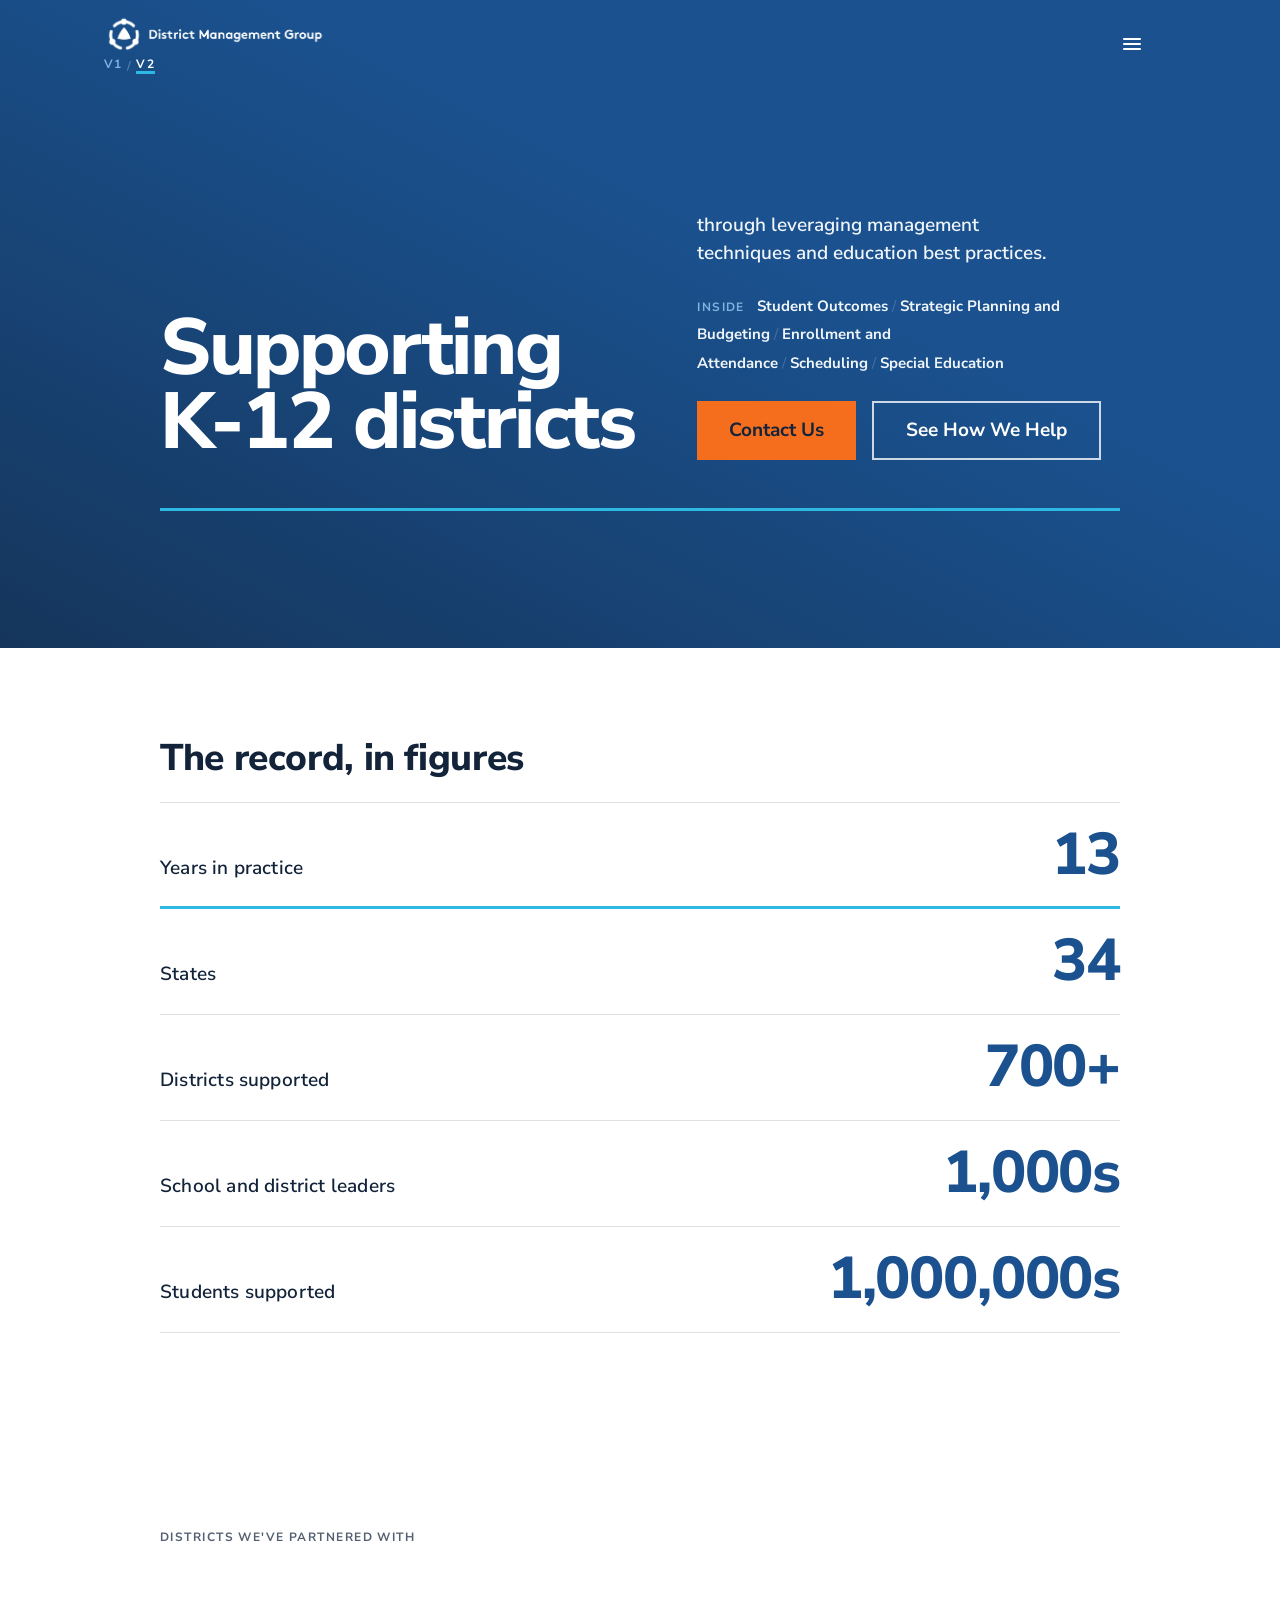
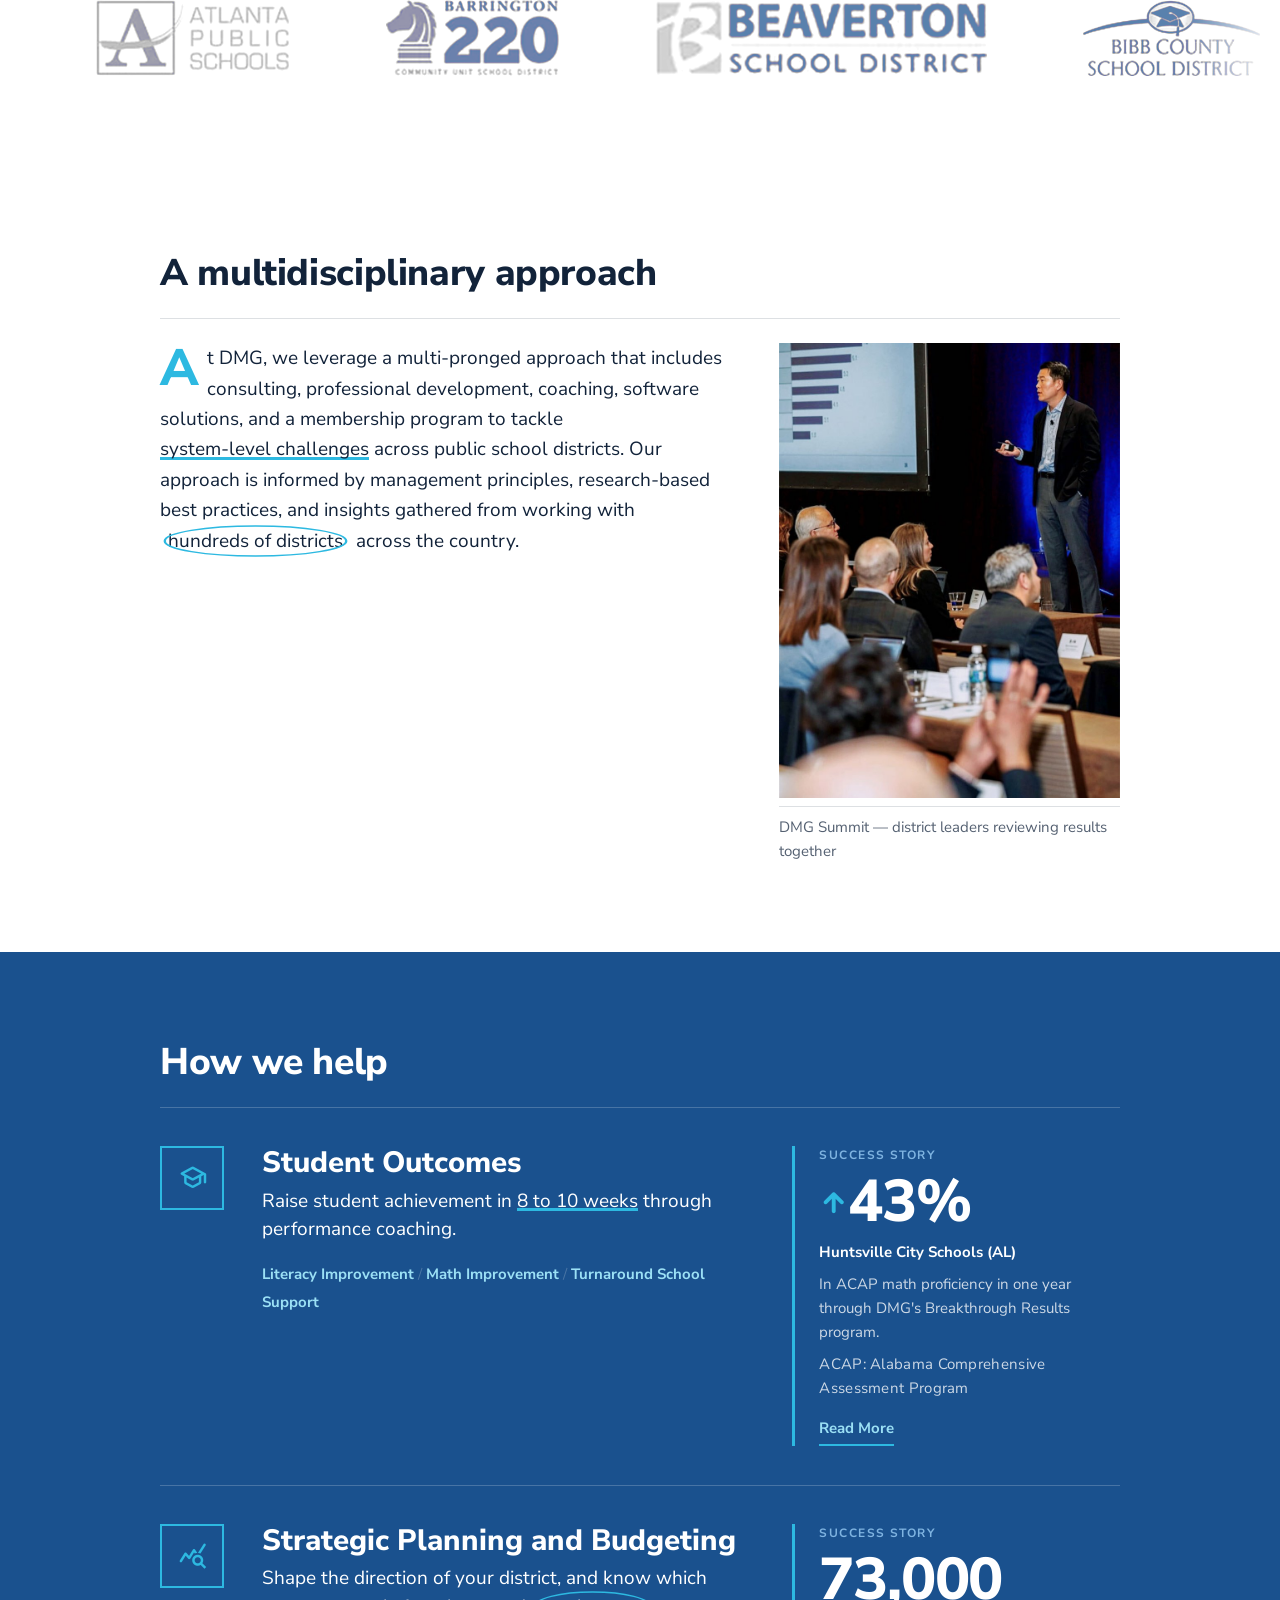
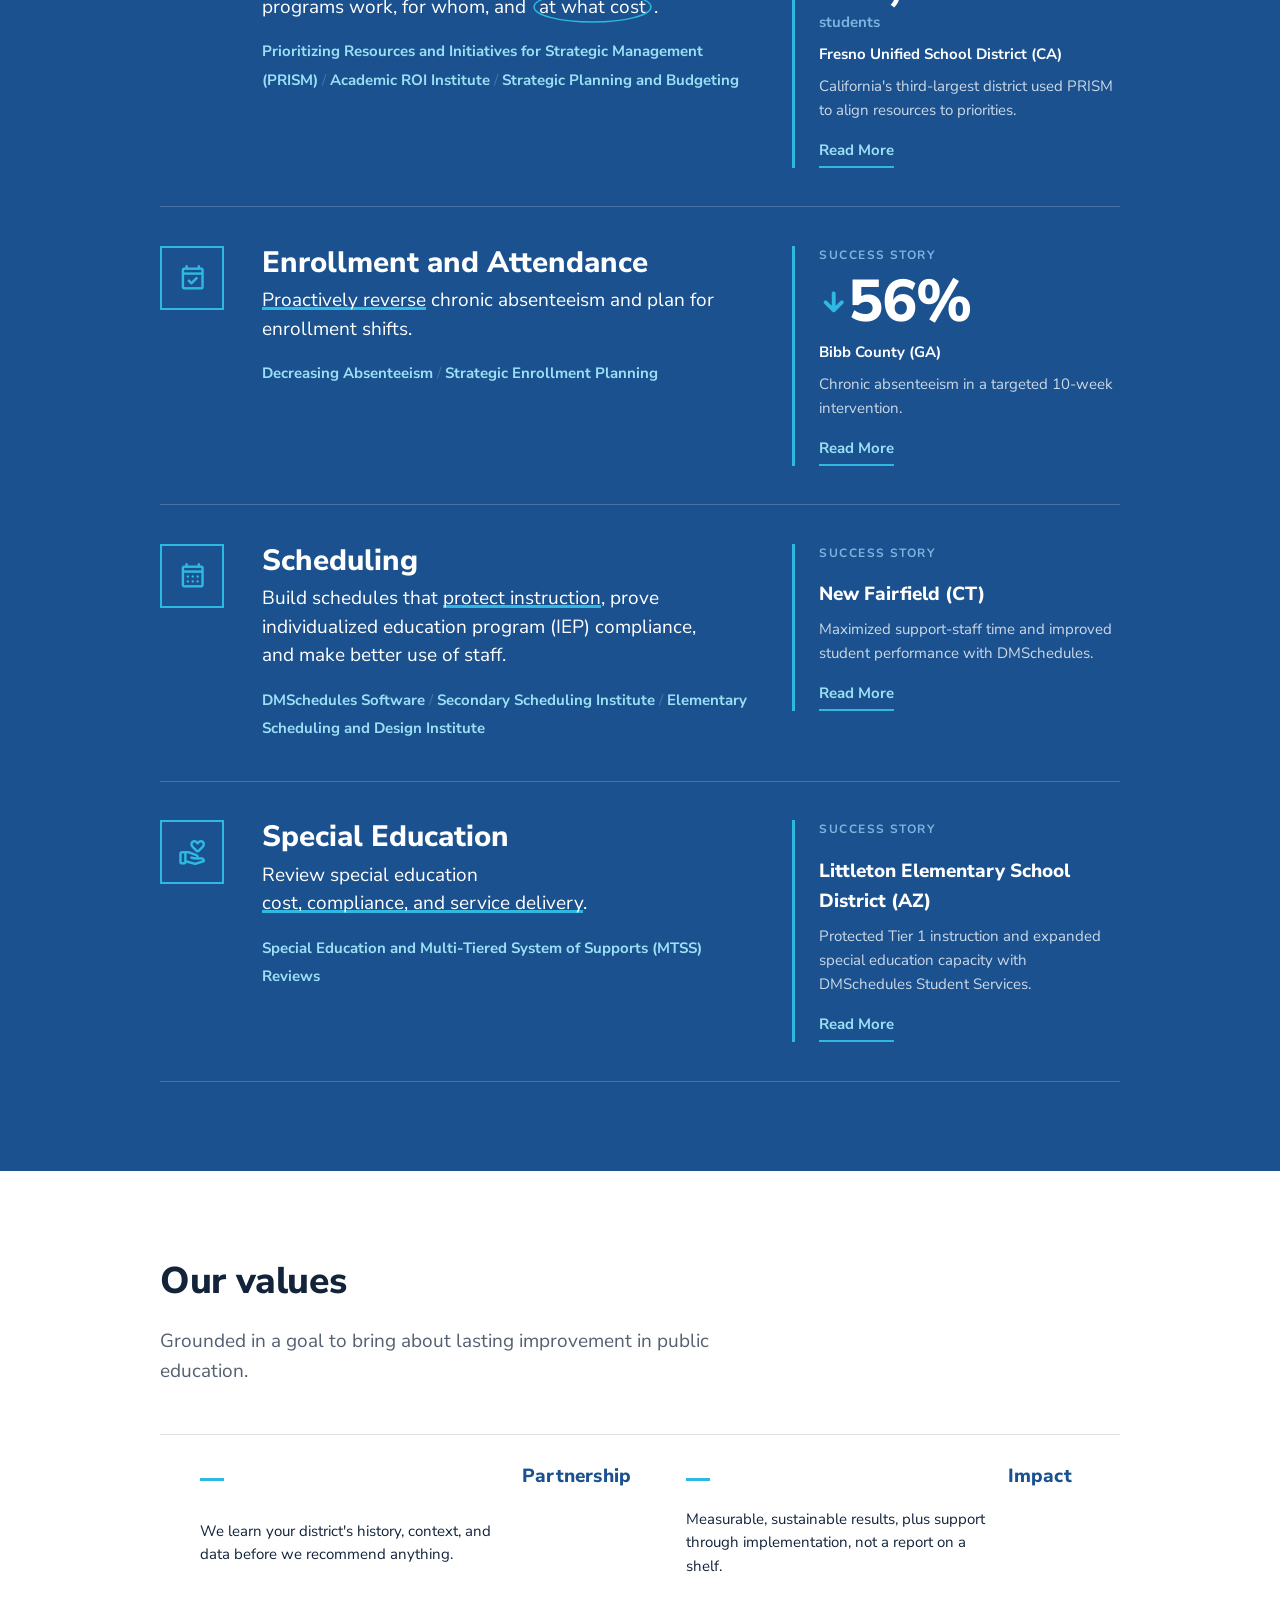
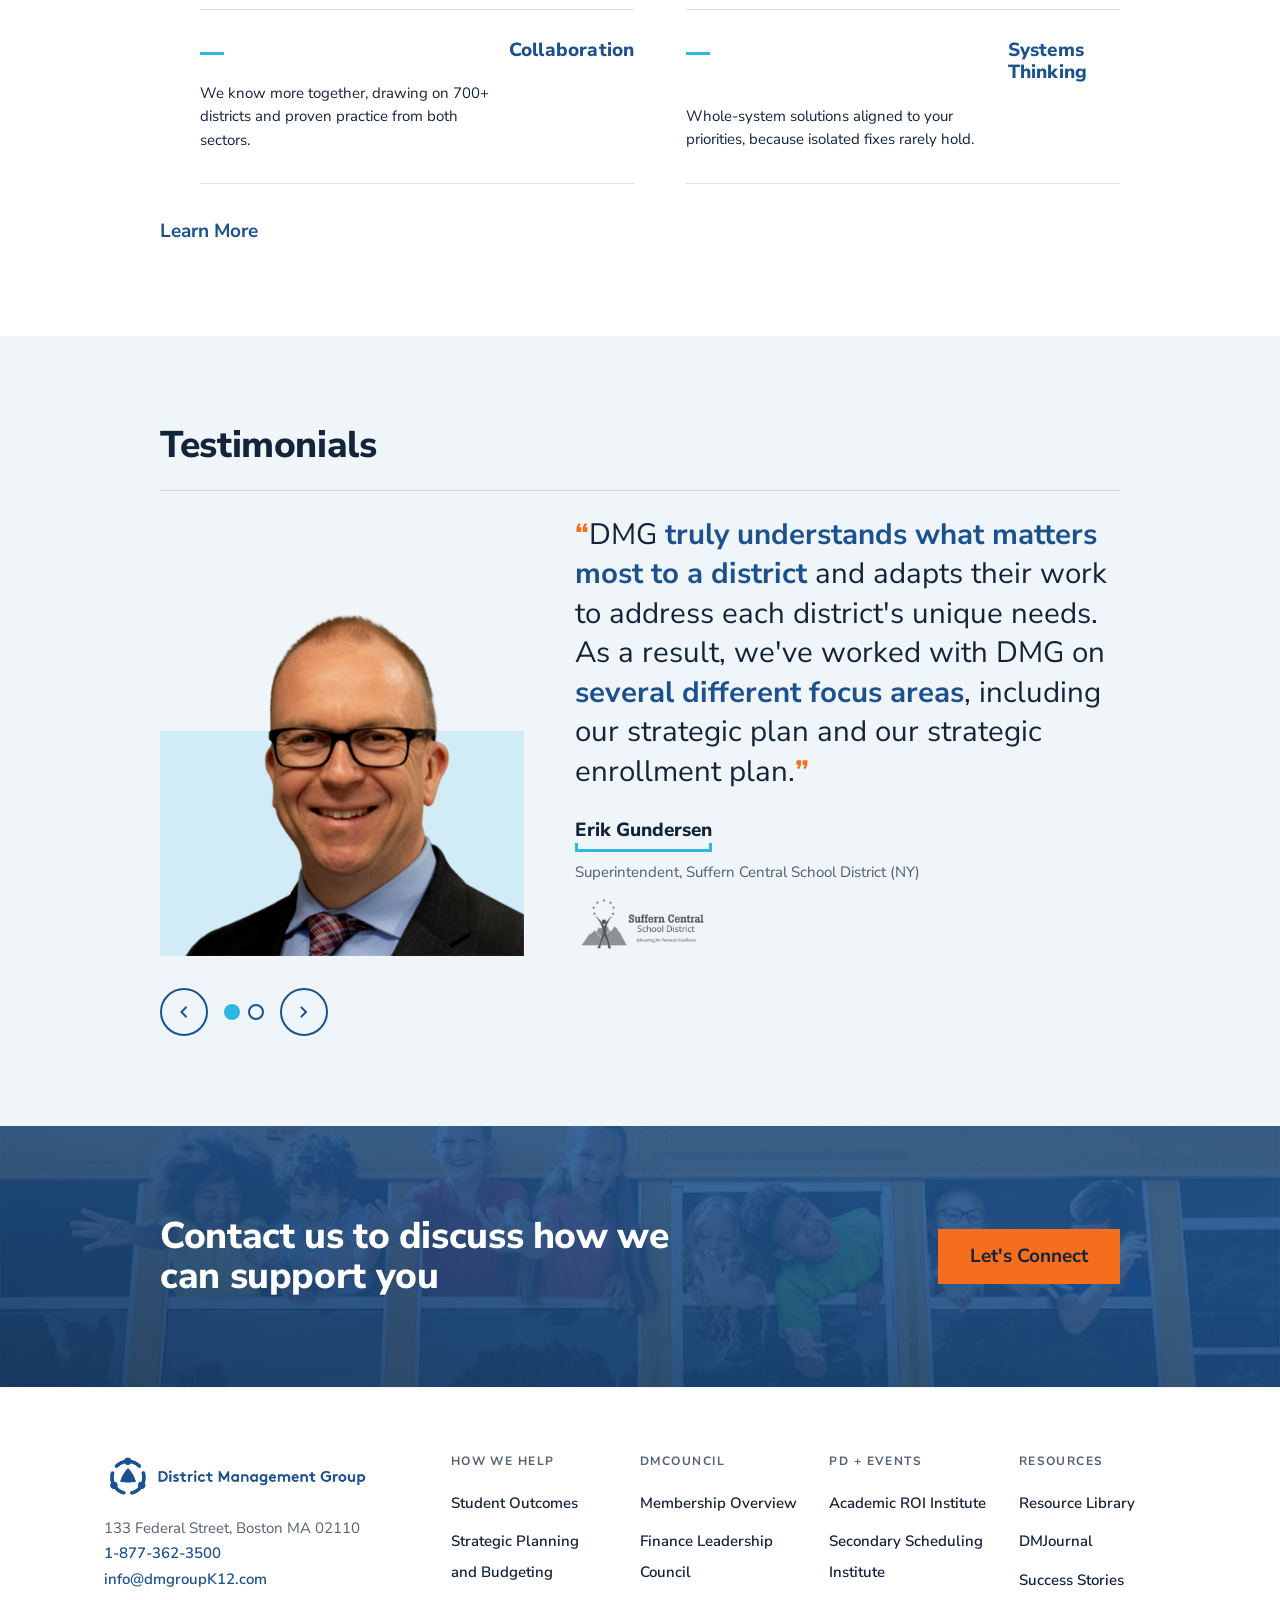
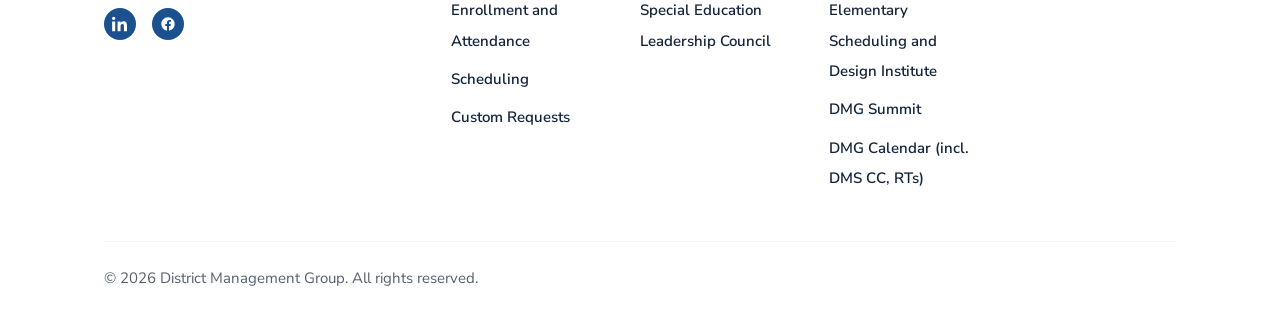
==== v2.html @ a83b5a24 "Add v2 design alternative with version switcher - Add v1/v2 links under the logo in the nav, sized t" ====
<!DOCTYPE html>
<html lang="en">
<head>
  <meta charset="UTF-8">
  <meta name="viewport" content="width=device-width, initial-scale=1.0">
  <title>District Management Group | Supporting K-12 districts (v2)</title>
  <meta name="description" content="DMG partners with public school districts on student outcomes, strategic planning and budgeting, enrollment and attendance, scheduling, and special education.">
  <link rel="icon" type="image/svg+xml" href="assets/brand/dmg-logo-stacked.svg">
  <script>document.documentElement.classList.add('js');</script>
  <link rel="preconnect" href="https://fonts.googleapis.com">
  <link rel="preconnect" href="https://fonts.gstatic.com" crossorigin>
  <link href="https://fonts.googleapis.com/css2?family=Nunito+Sans:ital,wght@0,400;0,600;0,700;0,800;1,400&display=swap" rel="stylesheet">
  <link href="https://fonts.googleapis.com/css2?family=Material+Symbols+Rounded:opsz,wght,FILL,GRAD@24,400,0,0&display=block" rel="stylesheet">
  <!-- styles.css carries the shared tokens, nav, footer and buttons; v2.css is
       everything that makes this version its own layout -->
  <link rel="stylesheet" href="styles.css">
  <link rel="stylesheet" href="v2.css">
</head>
<body>

  <a class="skip-link" href="#main">Skip to content</a>

  <header class="site-nav" id="site-nav">
    <div class="container nav-inner">
      <div class="nav-brand">
        <a class="nav-logo" href="#top" aria-label="District Management Group home">
          <!-- one asset, two colorways: the white PNG is used directly over the hero,
               and re-tinted to Dark Blue via a mask once the nav goes white -->
          <img class="logo-reversed" src="assets/brand/dmg-logo-white.png" alt="District Management Group" width="1844" height="333">
          <span class="logo-standard" role="img" aria-label="District Management Group"></span>
        </a>
        <!-- version switcher. Sized to fit inside the nav's existing height. -->
        <nav class="version-switch" aria-label="Design version">
          <a href="index.html">v1</a>
          <span aria-hidden="true">/</span>
          <a href="v2.html" aria-current="page">v2</a>
        </nav>
      </div>

      <button class="nav-toggle" aria-expanded="false" aria-controls="nav-menu" aria-label="Menu">
        <span class="material-symbols-rounded" aria-hidden="true">menu</span>
      </button>

      <nav aria-label="Primary">
        <ul class="nav-menu" id="nav-menu">
          <li class="nav-item">
            <button type="button" aria-expanded="false" aria-controls="drop-about">About <span class="material-symbols-rounded" aria-hidden="true">expand_more</span></button>
            <ul class="dropdown" id="drop-about">
              <li><a href="#">Our Approach</a></li>
              <li><a href="#">Our Team</a></li>
              <li><a href="#">Careers</a></li>
            </ul>
          </li>
          <li class="nav-item">
            <button type="button" aria-expanded="false" aria-controls="drop-help">How We Help <span class="material-symbols-rounded" aria-hidden="true">expand_more</span></button>
            <!-- layer 2 opens to the side on hover / focus-within -->
            <ul class="dropdown" id="drop-help">
              <li class="has-sub">
                <a href="#row-student-outcomes" data-open-row aria-haspopup="true">Student Outcomes<span class="material-symbols-rounded sub-caret" aria-hidden="true">chevron_right</span></a>
                <ul class="dropdown dropdown--sub">
                  <li><a href="#">Literacy Improvement</a></li>
                  <li><a href="#">Math Improvement</a></li>
                  <li><a href="#">Turnaround School Support</a></li>
                  <li><a href="#">Special Education and MTSS Reviews</a></li>
                </ul>
              </li>
              <li class="has-sub">
                <a href="#row-strategic-planning" data-open-row aria-haspopup="true">Strategic Planning and Budgeting<span class="material-symbols-rounded sub-caret" aria-hidden="true">chevron_right</span></a>
                <ul class="dropdown dropdown--sub">
                  <li><a href="#">Prioritizing Resources and Initiatives for Strategic Management (PRISM)</a></li>
                  <li><a href="#">Academic ROI Institute</a></li>
                  <li><a href="#">Strategic Planning</a></li>
                  <li><a href="#">Strategic Budgeting</a></li>
                </ul>
              </li>
              <li class="has-sub">
                <a href="#row-enrollment" data-open-row aria-haspopup="true">Enrollment and Attendance<span class="material-symbols-rounded sub-caret" aria-hidden="true">chevron_right</span></a>
                <ul class="dropdown dropdown--sub">
                  <li><a href="#">Decreasing Absenteeism</a></li>
                  <li><a href="#">Strategic Enrollment Planning</a></li>
                </ul>
              </li>
              <li class="has-sub">
                <a href="#row-scheduling" data-open-row aria-haspopup="true">Scheduling<span class="material-symbols-rounded sub-caret" aria-hidden="true">chevron_right</span></a>
                <ul class="dropdown dropdown--sub">
                  <li><a href="#">DMSchedules</a></li>
                  <li><a href="#">Secondary Scheduling Institute</a></li>
                  <li><a href="#">Elementary Scheduling and Design Institute</a></li>
                </ul>
              </li>
              <li><a href="#">Custom Requests</a></li>
            </ul>
          </li>
          <li class="nav-item">
            <button type="button" aria-expanded="false" aria-controls="drop-council">DMCouncil <span class="material-symbols-rounded" aria-hidden="true">expand_more</span></button>
            <ul class="dropdown" id="drop-council">
              <li class="has-sub">
                <a href="#" aria-haspopup="true">DMCouncil Membership<span class="material-symbols-rounded sub-caret" aria-hidden="true">chevron_right</span></a>
                <ul class="dropdown dropdown--sub">
                  <li><a href="#">Membership Overview</a></li>
                  <li><a href="#">Finance Leadership Council</a></li>
                  <li><a href="#">Special Education Leadership Council</a></li>
                </ul>
              </li>
              <li><a href="#">DMG Summit</a></li>
            </ul>
          </li>
          <li class="nav-item">
            <button type="button" aria-expanded="false" aria-controls="drop-pd">PD + Events <span class="material-symbols-rounded" aria-hidden="true">expand_more</span></button>
            <ul class="dropdown" id="drop-pd">
              <li><a href="#">Academic ROI Institute</a></li>
              <li><a href="#">Secondary Scheduling Institute</a></li>
              <li><a href="#">Elementary Scheduling and Design Institute</a></li>
              <li><a href="#">DMG Summit</a></li>
              <li><a href="#">DMG Calendar (incl. DMS CC, RTs)</a></li>
            </ul>
          </li>
          <li class="nav-item"><a href="#testimonials-section">Success Stories</a></li>
          <li class="nav-item">
            <button type="button" aria-expanded="false" aria-controls="drop-resources">Resources <span class="material-symbols-rounded" aria-hidden="true">expand_more</span></button>
            <ul class="dropdown" id="drop-resources">
              <li><a href="#">Resource Library</a></li>
              <li><a href="#">DMJournal</a></li>
            </ul>
          </li>
          <li class="nav-item"><a class="btn btn--primary nav-cta" href="#contact">Contact Us</a></li>
        </ul>
      </nav>
    </div>
  </header>


  <main id="main" class="dx">

    <!-- ============ 01 MASTHEAD ============ -->
    <section class="dx-sec dx-mast" id="top" aria-label="Introduction">
      <div class="dx-mast-media" aria-hidden="true">
        <video autoplay muted loop playsinline preload="metadata" poster="assets/video/hero-poster.jpg">
          <source src="assets/video/hero.mp4" type="video/mp4">
        </video>
        <span class="dx-mast-tint"></span>
      </div>
      <div class="dx-wrap">

        <div class="dx-mast-grid">
          <h1 class="dx-h1">Supporting<br>K&#8209;12 districts</h1>
          <div class="dx-mast-side">
            <p class="dx-lede">through leveraging management techniques and education best practices.</p>
            <p class="dx-runin">
              <span>Inside</span>
              <a href="#dx-05" data-jump="0">Student Outcomes</a><i>/</i><a href="#dx-05" data-jump="1">Strategic Planning and Budgeting</a><i>/</i><a href="#dx-05" data-jump="2">Enrollment and Attendance</a><i>/</i><a href="#dx-05" data-jump="3">Scheduling</a><i>/</i><a href="#dx-05" data-jump="4">Special Education</a>
            </p>
            <div class="dx-mast-ctas">
              <a class="btn btn--warm" href="#contact">Contact Us</a>
              <a class="btn btn--line" href="#dx-05">See How We Help</a>
            </div>
          </div>
        </div>
      </div>

    </section>

    <!-- ============ 02 FIGURES TABLE ============ -->
    <section class="dx-sec" id="dx-02" aria-labelledby="dx-02-t">
      <div class="dx-wrap">
        <h2 id="dx-02-t" class="dx-h2" data-reveal>The record, in figures</h2>

        <dl class="dx-figs">
          <div class="stat dx-fig" data-reveal style="--stagger:0">
            <dt>Years in practice</dt>
            <dd><span class="count" data-target="22">22</span></dd>
          </div>
          <div class="stat dx-fig" data-reveal style="--stagger:1">
            <dt>States</dt>
            <dd><span class="count" data-target="34">34</span></dd>
          </div>
          <div class="stat dx-fig" data-reveal style="--stagger:2">
            <dt>Districts supported</dt>
            <dd><span class="count" data-target="700" data-suffix="+">700+</span></dd>
          </div>
          <div class="stat dx-fig" data-reveal style="--stagger:3">
            <dt>School and district leaders</dt>
            <dd><span class="count" data-target="1000" data-format="comma" data-suffix="s">1,000s</span></dd>
          </div>
          <div class="stat dx-fig" data-reveal style="--stagger:4">
            <dt>Students supported</dt>
            <dd><span class="count" data-target="1000000" data-format="comma" data-suffix="s">1,000,000s</span></dd>
          </div>
        </dl>
      </div>
    </section>

    <!-- ============ 03 PARTNERS (v1 treatment, unchanged) ============ -->
    <section class="dx-sec dx-sec--flush" id="dx-03">
      <div class="dx-wrap"><h2 class="dx-eyebrow" id="marquee-title">Districts we've partnered with</h2></div>

    <!-- ================= DISTRICT LOGO MARQUEE =================
         Treatment toggle: add class "marquee--tinted" to this section for the
         normalized dark-blue version (Bain-like). Remove it for full color. -->
    <section class="logo-marquee marquee--tinted" id="logo-marquee" aria-labelledby="marquee-title">
      
      <div class="marquee">
        <ul class="marquee-track">
          <li class="mlogo"><img src="assets/img/logos/atlanta-public-schools.png" alt="Atlanta Public Schools" width="459" height="180" loading="lazy"></li>
          <li class="mlogo"><img src="assets/img/logos/barrington-220-community-unit-school-district.png" alt="Barrington 220 Community Unit School District" width="410" height="180" loading="lazy"></li>
          <li class="mlogo"><img src="assets/img/logos/beaverton-school-district.png" alt="Beaverton School District" width="786" height="180" loading="lazy"></li>
          <li class="mlogo"><img src="assets/img/logos/bibb-county-school-district.png" alt="Bibb County School District" width="420" height="180" loading="lazy"></li>
          <li class="mlogo"><img src="assets/img/logos/birmingham-city-schools.png" alt="Birmingham City Schools" width="920" height="180" loading="lazy"></li>
          <li class="mlogo"><img src="assets/img/logos/boston-public-schools.png" alt="Boston Public Schools" width="344" height="180" loading="lazy"></li>
          <li class="mlogo"><img src="assets/img/logos/boulder-valley-school-district.png" alt="Boulder Valley School District" width="750" height="180" loading="lazy"></li>
          <li class="mlogo"><img src="assets/img/logos/chelmsford-public-schools.png" alt="Chelmsford Public Schools" width="268" height="180" loading="lazy"></li>
          <li class="mlogo"><img src="assets/img/logos/fairfax-county-public-schools.png" alt="Fairfax County Public Schools" width="270" height="180" loading="lazy"></li>
          <li class="mlogo"><img src="assets/img/logos/farmington-public-schools.png" alt="Farmington Public Schools" width="591" height="180" loading="lazy"></li>
          <li class="mlogo"><img src="assets/img/logos/fort-worth-independent-school-district.png" alt="Fort Worth Independent School District" width="734" height="180" loading="lazy"></li>
          <li class="mlogo"><img src="assets/img/logos/fresno-unified-school-district.png" alt="Fresno Unified School District" width="345" height="180" loading="lazy"></li>
          <li class="mlogo"><img src="assets/img/logos/grand-island-public-schools.png" alt="Grand Island Public Schools" width="320" height="180" loading="lazy"></li>
          <li class="mlogo"><img src="assets/img/logos/gwinnett-county-public-schools.png" alt="Gwinnett County Public Schools" width="261" height="180" loading="lazy"></li>
          <li class="mlogo"><img src="assets/img/logos/indian-prairie-school-district-204.png" alt="Indian Prairie School District 204" width="432" height="180" loading="lazy"></li>
          <li class="mlogo"><img src="assets/img/logos/iowa-city-community-school-district.png" alt="Iowa City Community School District" width="322" height="180" loading="lazy"></li>
          <li class="mlogo"><img src="assets/img/logos/killeen-independent-school-district.png" alt="Killeen Independent School District" width="333" height="180" loading="lazy"></li>
          <li class="mlogo"><img src="assets/img/logos/kyrene-school-district.png" alt="Kyrene School District" width="652" height="180" loading="lazy"></li>
          <li class="mlogo"><img src="assets/img/logos/lc.png" alt="LC" width="192" height="180" loading="lazy"></li>
          <li class="mlogo"><img src="assets/img/logos/los-angeles-unified-school-district.png" alt="Los Angeles Unified School District" width="178" height="180" loading="lazy"></li>
          <li class="mlogo"><img src="assets/img/logos/millcreek-township-school-district.png" alt="Millcreek Township School District" width="250" height="180" loading="lazy"></li>
          <li class="mlogo"><img src="assets/img/logos/mounds-view-public-schools.png" alt="Mounds View Public Schools" width="668" height="180" loading="lazy"></li>
          <li class="mlogo"><img src="assets/img/logos/nebraska-department-of-education.png" alt="Nebraska Department of Education" width="180" height="180" loading="lazy"></li>
          <li class="mlogo"><img src="assets/img/logos/newport-news-public-schools.png" alt="Newport News Public Schools" width="162" height="180" loading="lazy"></li>
          <li class="mlogo"><img src="assets/img/logos/nf.png" alt="NF" width="180" height="180" loading="lazy"></li>
          <li class="mlogo"><img src="assets/img/logos/port-chester-public-schools.png" alt="Port Chester Public Schools" width="748" height="180" loading="lazy"></li>
          <li class="mlogo"><img src="assets/img/logos/providence-schools.png" alt="Providence Schools" width="423" height="180" loading="lazy"></li>
          <li class="mlogo"><img src="assets/img/logos/ride-rhode-island-department-of-education.png" alt="RIDE Rhode Island Department of Education" width="638" height="180" loading="lazy"></li>
          <li class="mlogo"><img src="assets/img/logos/rockford-public-schools.png" alt="Rockford Public Schools" width="700" height="180" loading="lazy"></li>
          <li class="mlogo"><img src="assets/img/logos/san-bernardino-city-unified-school-district.png" alt="San Bernardino City Unified School District" width="180" height="180" loading="lazy"></li>
          <li class="mlogo"><img src="assets/img/logos/saratoga-springs-city-school-district.png" alt="Saratoga Springs City School District" width="400" height="180" loading="lazy"></li>
          <li class="mlogo"><img src="assets/img/logos/school-district-of-lancaster.png" alt="School District of Lancaster" width="272" height="180" loading="lazy"></li>
          <li class="mlogo"><img src="assets/img/logos/school-district-u-46.png" alt="School District U-46" width="182" height="180" loading="lazy"></li>
          <li class="mlogo"><img src="assets/img/logos/seattle-public-schools.png" alt="Seattle Public Schools" width="483" height="180" loading="lazy"></li>
          <li class="mlogo"><img src="assets/img/logos/sioux-falls-school-district.png" alt="Sioux Falls School District" width="180" height="180" loading="lazy"></li>
          <li class="mlogo"><img src="assets/img/logos/south-san-antonio-independent-school-district.png" alt="South San Antonio Independent School District" width="177" height="180" loading="lazy"></li>
          <li class="mlogo"><img src="assets/img/logos/the-school-district-of-philadelphia.png" alt="The School District of Philadelphia" width="177" height="180" loading="lazy"></li>
          <li class="mlogo"><img src="assets/img/logos/utica.png" alt="Utica" width="207" height="180" loading="lazy"></li>
          <li class="mlogo"><img src="assets/img/logos/wake-county-public-school-system.png" alt="Wake County Public School System" width="818" height="180" loading="lazy"></li>
          <li class="mlogo"><img src="assets/img/logos/webster-parish-schools.png" alt="Webster Parish Schools" width="180" height="180" loading="lazy"></li>
          <li class="mlogo"><img src="assets/img/logos/wilmette-public-schools-district-39.png" alt="Wilmette Public Schools District 39" width="213" height="180" loading="lazy"></li>
          <li class="mlogo"><img src="assets/img/logos/wilson-school-district.png" alt="Wilson School District" width="150" height="180" loading="lazy"></li>
        </ul>
        <ul class="marquee-track" aria-hidden="true">
          <li class="mlogo"><img src="assets/img/logos/atlanta-public-schools.png" alt="" width="459" height="180" loading="lazy"></li>
          <li class="mlogo"><img src="assets/img/logos/barrington-220-community-unit-school-district.png" alt="" width="410" height="180" loading="lazy"></li>
          <li class="mlogo"><img src="assets/img/logos/beaverton-school-district.png" alt="" width="786" height="180" loading="lazy"></li>
          <li class="mlogo"><img src="assets/img/logos/bibb-county-school-district.png" alt="" width="420" height="180" loading="lazy"></li>
          <li class="mlogo"><img src="assets/img/logos/birmingham-city-schools.png" alt="" width="920" height="180" loading="lazy"></li>
          <li class="mlogo"><img src="assets/img/logos/boston-public-schools.png" alt="" width="344" height="180" loading="lazy"></li>
          <li class="mlogo"><img src="assets/img/logos/boulder-valley-school-district.png" alt="" width="750" height="180" loading="lazy"></li>
          <li class="mlogo"><img src="assets/img/logos/chelmsford-public-schools.png" alt="" width="268" height="180" loading="lazy"></li>
          <li class="mlogo"><img src="assets/img/logos/fairfax-county-public-schools.png" alt="" width="270" height="180" loading="lazy"></li>
          <li class="mlogo"><img src="assets/img/logos/farmington-public-schools.png" alt="" width="591" height="180" loading="lazy"></li>
          <li class="mlogo"><img src="assets/img/logos/fort-worth-independent-school-district.png" alt="" width="734" height="180" loading="lazy"></li>
          <li class="mlogo"><img src="assets/img/logos/fresno-unified-school-district.png" alt="" width="345" height="180" loading="lazy"></li>
          <li class="mlogo"><img src="assets/img/logos/grand-island-public-schools.png" alt="" width="320" height="180" loading="lazy"></li>
          <li class="mlogo"><img src="assets/img/logos/gwinnett-county-public-schools.png" alt="" width="261" height="180" loading="lazy"></li>
          <li class="mlogo"><img src="assets/img/logos/indian-prairie-school-district-204.png" alt="" width="432" height="180" loading="lazy"></li>
          <li class="mlogo"><img src="assets/img/logos/iowa-city-community-school-district.png" alt="" width="322" height="180" loading="lazy"></li>
          <li class="mlogo"><img src="assets/img/logos/killeen-independent-school-district.png" alt="" width="333" height="180" loading="lazy"></li>
          <li class="mlogo"><img src="assets/img/logos/kyrene-school-district.png" alt="" width="652" height="180" loading="lazy"></li>
          <li class="mlogo"><img src="assets/img/logos/lc.png" alt="" width="192" height="180" loading="lazy"></li>
          <li class="mlogo"><img src="assets/img/logos/los-angeles-unified-school-district.png" alt="" width="178" height="180" loading="lazy"></li>
          <li class="mlogo"><img src="assets/img/logos/millcreek-township-school-district.png" alt="" width="250" height="180" loading="lazy"></li>
          <li class="mlogo"><img src="assets/img/logos/mounds-view-public-schools.png" alt="" width="668" height="180" loading="lazy"></li>
          <li class="mlogo"><img src="assets/img/logos/nebraska-department-of-education.png" alt="" width="180" height="180" loading="lazy"></li>
          <li class="mlogo"><img src="assets/img/logos/newport-news-public-schools.png" alt="" width="162" height="180" loading="lazy"></li>
          <li class="mlogo"><img src="assets/img/logos/nf.png" alt="" width="180" height="180" loading="lazy"></li>
          <li class="mlogo"><img src="assets/img/logos/port-chester-public-schools.png" alt="" width="748" height="180" loading="lazy"></li>
          <li class="mlogo"><img src="assets/img/logos/providence-schools.png" alt="" width="423" height="180" loading="lazy"></li>
          <li class="mlogo"><img src="assets/img/logos/ride-rhode-island-department-of-education.png" alt="" width="638" height="180" loading="lazy"></li>
          <li class="mlogo"><img src="assets/img/logos/rockford-public-schools.png" alt="" width="700" height="180" loading="lazy"></li>
          <li class="mlogo"><img src="assets/img/logos/san-bernardino-city-unified-school-district.png" alt="" width="180" height="180" loading="lazy"></li>
          <li class="mlogo"><img src="assets/img/logos/saratoga-springs-city-school-district.png" alt="" width="400" height="180" loading="lazy"></li>
          <li class="mlogo"><img src="assets/img/logos/school-district-of-lancaster.png" alt="" width="272" height="180" loading="lazy"></li>
          <li class="mlogo"><img src="assets/img/logos/school-district-u-46.png" alt="" width="182" height="180" loading="lazy"></li>
          <li class="mlogo"><img src="assets/img/logos/seattle-public-schools.png" alt="" width="483" height="180" loading="lazy"></li>
          <li class="mlogo"><img src="assets/img/logos/sioux-falls-school-district.png" alt="" width="180" height="180" loading="lazy"></li>
          <li class="mlogo"><img src="assets/img/logos/south-san-antonio-independent-school-district.png" alt="" width="177" height="180" loading="lazy"></li>
          <li class="mlogo"><img src="assets/img/logos/the-school-district-of-philadelphia.png" alt="" width="177" height="180" loading="lazy"></li>
          <li class="mlogo"><img src="assets/img/logos/utica.png" alt="" width="207" height="180" loading="lazy"></li>
          <li class="mlogo"><img src="assets/img/logos/wake-county-public-school-system.png" alt="" width="818" height="180" loading="lazy"></li>
          <li class="mlogo"><img src="assets/img/logos/webster-parish-schools.png" alt="" width="180" height="180" loading="lazy"></li>
          <li class="mlogo"><img src="assets/img/logos/wilmette-public-schools-district-39.png" alt="" width="213" height="180" loading="lazy"></li>
          <li class="mlogo"><img src="assets/img/logos/wilson-school-district.png" alt="" width="150" height="180" loading="lazy"></li>
        </ul>
      </div>
    </section>
    </section>

    <!-- ============ 04 APPROACH ============ -->
    <section class="dx-sec" id="dx-04" aria-labelledby="dx-04-t">
      <div class="dx-wrap">
        <h2 id="dx-04-t" class="dx-h2" data-reveal>A multidisciplinary approach</h2>

        <div class="dx-appr" data-reveal>
          <div class="dx-appr-text">
          <p class="dx-drop">At DMG, we leverage a multi-pronged approach that includes consulting, professional development, coaching, software solutions, and a membership program to tackle <span class="mark" style="--mark-i:0">system-level challenges</span> across public school districts. Our approach is informed by management principles, research-based best practices, and insights gathered from working with <span class="mark mark--circle" style="--mark-i:1">hundreds of districts<svg viewBox="0 0 200 60" preserveAspectRatio="none" aria-hidden="true"><ellipse cx="100" cy="30" rx="95" ry="25" pathLength="100"/></svg></span> across the country.</p>
          </div>
          <figure class="dx-portrait">
            <img src="assets/img/approach-summit.jpg" alt="A DMG Summit speaker presenting data to district leaders" width="820" height="1100" loading="lazy">
            <figcaption>DMG Summit &mdash; district leaders reviewing results together</figcaption>
          </figure>
      </div>
    </section>

    <!-- ============ 05 WHAT WE DO — five articles, nothing hidden ============ -->
    <section class="dx-sec dx-sec--dark" id="dx-05" aria-labelledby="dx-05-t">
      <div class="dx-wrap">
        <h2 id="dx-05-t" class="dx-h2" data-reveal>How we help</h2>

        <article class="dx-art" id="dx-a0" data-reveal>
          <span class="dx-art-i"><span class="material-symbols-rounded" aria-hidden="true">school</span></span>
          <div class="dx-art-body">
            <h3>Student Outcomes</h3>
            <p class="dx-art-lede">Raise student achievement in <span class="mark" style="--mark-i:0">8 to 10 weeks</span> through performance coaching.</p>
            <p class="dx-art-links"><a href="#">Literacy Improvement</a><i>/</i><a href="#">Math Improvement</a><i>/</i><a href="#">Turnaround School Support</a></p>
          </div>
          <aside class="dx-proof">
            <span class="dx-proof-k">Success story</span>
            <span class="dx-proof-fig"><span class="material-symbols-rounded" aria-hidden="true">arrow_upward</span><span class="count" data-target="43" data-suffix="%" aria-hidden="true">43%</span><span class="visually-hidden">Up 43 percent</span></span>
            <span class="dx-proof-d">Huntsville City Schools (AL)</span>
            <p>In ACAP math proficiency in one year through DMG's Breakthrough Results program.</p>
            <p class="dx-proof-n">ACAP: Alabama Comprehensive Assessment Program</p>
            <a class="dx-more" href="#">Read More</a>
          </aside>
        </article>

        <article class="dx-art" id="dx-a1" data-reveal>
          <span class="dx-art-i"><span class="material-symbols-rounded" aria-hidden="true">query_stats</span></span>
          <div class="dx-art-body">
            <h3>Strategic Planning and Budgeting</h3>
            <p class="dx-art-lede">Shape the direction of your district, and know which programs work, for whom, and <span class="mark mark--circle" style="--mark-i:0">at what cost<svg viewBox="0 0 200 60" preserveAspectRatio="none" aria-hidden="true"><ellipse cx="100" cy="30" rx="95" ry="25" pathLength="100"/></svg></span>.</p>
            <p class="dx-art-links"><a href="#">Prioritizing Resources and Initiatives for Strategic Management (PRISM)</a><i>/</i><a href="#">Academic ROI Institute</a><i>/</i><a href="#">Strategic Planning and Budgeting</a></p>
          </div>
          <aside class="dx-proof">
            <span class="dx-proof-k">Success story</span>
            <span class="dx-proof-fig"><span class="count" data-target="73000" data-format="comma">73,000</span></span>
            <span class="dx-proof-u">students</span>
            <span class="dx-proof-d">Fresno Unified School District (CA)</span>
            <p>California's third-largest district used PRISM to align resources to priorities.</p>
            <a class="dx-more" href="#">Read More</a>
          </aside>
        </article>

        <article class="dx-art" id="dx-a2" data-reveal>
          <span class="dx-art-i"><span class="material-symbols-rounded" aria-hidden="true">event_available</span></span>
          <div class="dx-art-body">
            <h3>Enrollment and Attendance</h3>
            <p class="dx-art-lede"><span class="mark" style="--mark-i:0">Proactively reverse</span> chronic absenteeism and plan for enrollment shifts.</p>
            <p class="dx-art-links"><a href="#">Decreasing Absenteeism</a><i>/</i><a href="#">Strategic Enrollment Planning</a></p>
          </div>
          <aside class="dx-proof">
            <span class="dx-proof-k">Success story</span>
            <span class="dx-proof-fig"><span class="material-symbols-rounded" aria-hidden="true">arrow_downward</span><span class="count" data-target="56" data-suffix="%" aria-hidden="true">56%</span><span class="visually-hidden">Down 56 percent</span></span>
            <span class="dx-proof-d">Bibb County (GA)</span>
            <p>Chronic absenteeism in a targeted 10-week intervention.</p>
            <a class="dx-more" href="#">Read More</a>
          </aside>
        </article>

        <article class="dx-art" id="dx-a3" data-reveal>
          <span class="dx-art-i"><span class="material-symbols-rounded" aria-hidden="true">calendar_month</span></span>
          <div class="dx-art-body">
            <h3>Scheduling</h3>
            <p class="dx-art-lede">Build schedules that <span class="mark" style="--mark-i:0">protect instruction</span>, prove individualized education program (IEP) compliance, and make better use of staff.</p>
            <p class="dx-art-links"><a href="#">DMSchedules Software</a><i>/</i><a href="#">Secondary Scheduling Institute</a><i>/</i><a href="#">Elementary Scheduling and Design Institute</a></p>
          </div>
          <aside class="dx-proof dx-proof--nostat">
            <span class="dx-proof-k">Success story</span>
            <span class="dx-proof-d">New Fairfield (CT)</span>
            <p>Maximized support-staff time and improved student performance with DMSchedules.</p>
            <a class="dx-more" href="#">Read More</a>
          </aside>
        </article>

        <article class="dx-art" id="dx-a4" data-reveal>
          <span class="dx-art-i"><span class="material-symbols-rounded" aria-hidden="true">volunteer_activism</span></span>
          <div class="dx-art-body">
            <h3>Special Education</h3>
            <p class="dx-art-lede">Review special education <span class="mark" style="--mark-i:0">cost, compliance, and service delivery</span>.</p>
            <p class="dx-art-links"><a href="#">Special Education and Multi-Tiered System of Supports (MTSS) Reviews</a></p>
          </div>
          <aside class="dx-proof dx-proof--nostat">
            <span class="dx-proof-k">Success story</span>
            <span class="dx-proof-d">Littleton Elementary School District (AZ)</span>
            <p>Protected Tier 1 instruction and expanded special education capacity with DMSchedules Student Services.</p>
            <a class="dx-more" href="#">Read More</a>
          </aside>
        </article>
      </div>
    </section>

    <!-- ============ 06 VALUES — hanging numerals, two columns ============ -->
    <section class="dx-sec" id="dx-06" aria-labelledby="dx-06-t">
      <div class="dx-wrap">
        <h2 id="dx-06-t" class="dx-h2" data-reveal>Our values</h2>
        <p class="dx-sub" data-reveal style="--stagger:1">Grounded in a goal to bring about lasting improvement in public education.</p>

        <ol class="dx-vals">
          <li data-reveal style="--stagger:0"><span class="dx-val-m" aria-hidden="true"></span><h3>Partnership</h3><p>We learn your district's history, context, and data before we recommend anything.</p></li>
          <li data-reveal style="--stagger:1"><span class="dx-val-m" aria-hidden="true"></span><h3>Impact</h3><p>Measurable, sustainable results, plus support through implementation, not a report on a shelf.</p></li>
          <li data-reveal style="--stagger:2"><span class="dx-val-m" aria-hidden="true"></span><h3>Collaboration</h3><p>We know more together, drawing on 700+ districts and proven practice from both sectors.</p></li>
          <li data-reveal style="--stagger:3"><span class="dx-val-m" aria-hidden="true"></span><h3>Systems Thinking</h3><p>Whole-system solutions aligned to your priorities, because isolated fixes rarely hold.</p></li>
        </ol>
        <p class="dx-vals-cta" data-reveal><a class="link" href="#">Learn More</a></p>
      </div>
    </section>

    <!-- ============ 07 TESTIMONIALS — photo left, quote right (as v1) ============ -->
    <section class="dx-sec dx-sec--tint" id="dx-07" aria-labelledby="dx-07-t">
      <div class="dx-wrap">
        <h2 id="dx-07-t" class="dx-h2" data-reveal>Testimonials</h2>

        <div class="dx-stage" id="v2-stage">
          <figure class="dx-q is-active" data-index="0">
            <div class="dx-q-photo">
              <img src="assets/img/headshots/erik-gundersen.png" alt="Erik Gundersen, Superintendent of Suffern Central School District" width="900" height="900">
            </div>
            <div class="dx-q-body">
              <blockquote><p>DMG <strong>truly understands what matters most to a district</strong> and adapts their work to address each district's unique needs. As a result, we've worked with DMG on <strong>several different focus areas</strong>, including our strategic plan and our strategic enrollment plan.</p></blockquote>
            </div>
            <figcaption class="dx-q-attr">
              <span class="dx-q-name"><cite>Erik Gundersen</cite><span class="rule" aria-hidden="true"></span></span>
              <span class="dx-q-role">Superintendent, Suffern Central School District (NY)</span>
              <span class="dx-q-logo"><img src="assets/img/logos/suffern-central.webp" alt="Suffern Central School District logo" width="368" height="175" loading="lazy"></span>
            </figcaption>
          </figure>

          <figure class="dx-q" data-index="1">
            <div class="dx-q-photo">
              <img src="assets/img/headshots/mark-sullivan.png" alt="Mark Sullivan, Superintendent of Birmingham City Schools" width="900" height="900" loading="lazy">
            </div>
            <div class="dx-q-body">
              <blockquote><p>We saw <strong>amazing gains in third-grade literacy and numeracy</strong> through the Breakthrough Results program. It created momentum and enthusiasm for what Birmingham City Schools can achieve for all our students. <strong>We've been very pleased</strong> with our work with DMG.</p></blockquote>
            </div>
            <figcaption class="dx-q-attr">
              <span class="dx-q-name"><cite>Mark Sullivan</cite><span class="rule" aria-hidden="true"></span></span>
              <span class="dx-q-role">Superintendent, Birmingham City Schools (AL)</span>
              <span class="dx-q-logo"><img src="assets/img/logos/birmingham-city-schools.png" alt="Birmingham City Schools logo" width="920" height="180" loading="lazy"></span>
            </figcaption>
          </figure>

          <div class="dx-q-controls">
            <button class="t-arrow" id="v2-prev" aria-label="Previous testimonial"><span class="material-symbols-rounded" aria-hidden="true">chevron_left</span></button>
            <div class="t-dots" role="group" aria-label="Choose testimonial">
              <button class="t-dot" data-v2goto="0" aria-current="true" aria-label="Show testimonial 1"></button>
              <button class="t-dot" data-v2goto="1" aria-current="false" aria-label="Show testimonial 2"></button>
            </div>
            <button class="t-arrow" id="v2-next" aria-label="Next testimonial"><span class="material-symbols-rounded" aria-hidden="true">chevron_right</span></button>
          </div>
        </div>
      </div>
    </section>

    <!-- ============ COLOPHON CTA ============ -->
    <section class="dx-sec dx-sec--dark dx-cta" id="contact" aria-labelledby="dx-cta-t">
      <img class="cta-bg" src="assets/img/cta-background.jpg" alt="" width="1800" height="700" loading="lazy">
      <span class="cta-tint" aria-hidden="true"></span>
      <div class="dx-wrap dx-cta-inner">
        <h2 id="dx-cta-t" class="dx-h2" data-reveal>Contact us to discuss how we can support you</h2>
        <a class="btn btn--warm" href="#" data-reveal style="--stagger:1">Let's Connect</a>
      </div>
    </section>

  </main>

  <footer class="site-footer">
    <div class="container">
      <div class="footer-grid">
        <div class="footer-brand">
          <span class="logo-standard footer-logo" role="img" aria-label="District Management Group"></span>
          <address>
            133 Federal Street, Boston MA 02110<br>
            <a href="tel:1-877-362-3500">1-877-362-3500</a><br>
            <a href="mailto:info@dmgroupK12.com">info@dmgroupK12.com</a>
          </address>
          <div class="footer-social">
            <a href="#" aria-label="DMG on LinkedIn"><svg viewBox="0 0 24 24" aria-hidden="true"><path d="M4.98 3.5C4.98 4.88 3.87 6 2.5 6S0 4.88 0 3.5 1.12 1 2.5 1s2.48 1.12 2.48 2.5zM.24 8.31h4.52V23H.24V8.31zM8.34 8.31h4.33v2h.06c.6-1.14 2.08-2.34 4.28-2.34 4.58 0 5.43 3.01 5.43 6.93V23h-4.52v-7.13c0-1.7-.03-3.89-2.37-3.89-2.37 0-2.73 1.85-2.73 3.76V23H8.34V8.31z"/></svg></a>
            <a href="#" aria-label="DMG on Facebook"><svg viewBox="0 0 24 24" aria-hidden="true"><path d="M22 12.06C22 6.5 17.52 2 12 2S2 6.5 2 12.06c0 5.02 3.66 9.18 8.44 9.94v-7.03H7.9v-2.91h2.54V9.85c0-2.52 1.49-3.91 3.78-3.91 1.09 0 2.24.2 2.24.2v2.47h-1.26c-1.24 0-1.63.78-1.63 1.57v1.88h2.78l-.45 2.91h-2.33V22c4.78-.76 8.43-4.92 8.43-9.94z"/></svg></a>
          </div>
        </div>
        <div class="footer-col">
          <h4>How we help</h4>
          <ul>
            <li><a href="#row-student-outcomes" data-open-row>Student Outcomes</a></li>
            <li><a href="#row-strategic-planning" data-open-row>Strategic Planning and Budgeting</a></li>
            <li><a href="#row-enrollment" data-open-row>Enrollment and Attendance</a></li>
            <li><a href="#row-scheduling" data-open-row>Scheduling</a></li>
            <li><a href="#">Custom Requests</a></li>
          </ul>
        </div>
        <div class="footer-col">
          <h4>DMCouncil</h4>
          <ul>
            <li><a href="#">Membership Overview</a></li>
            <li><a href="#">Finance Leadership Council</a></li>
            <li><a href="#">Special Education Leadership Council</a></li>
          </ul>
        </div>
        <div class="footer-col">
          <h4>PD + Events</h4>
          <ul>
            <li><a href="#">Academic ROI Institute</a></li>
            <li><a href="#">Secondary Scheduling Institute</a></li>
            <li><a href="#">Elementary Scheduling and Design Institute</a></li>
            <li><a href="#">DMG Summit</a></li>
            <li><a href="#">DMG Calendar (incl. DMS CC, RTs)</a></li>
          </ul>
        </div>
        <div class="footer-col">
          <h4>Resources</h4>
          <ul>
            <li><a href="#">Resource Library</a></li>
            <li><a href="#">DMJournal</a></li>
            <li><a href="#testimonials-section">Success Stories</a></li>
          </ul>
        </div>
      </div>
      <p class="footer-legal">© 2026 District Management Group. All rights reserved.</p>
    </div>
  </footer>

  <script src="main.js"></script>
  <script src="v2.js"></script>
</body>
</html>
---- styles.css ----
/* ==========================================================================
   DMG homepage prototype — styles.css
   Every token lives in :root. No hex or px below that block.
   ========================================================================== */

:root {
  /* ---- Brand color tokens (use exactly) ---- */
  --dmg-dark-blue:   #1A518E;  /* primary. carries white text */
  --dmg-light-blue:  #2DB9E1;  /* accent only. never a text-bearing fill */
  --dmg-pale-blue:   #F0F5FA;  /* background tint */
  --dmg-light-gray:  #F5F5F5;  /* background tint */
  --dmg-gray:        #828282;
  --dmg-orange:      #F56E1E;  /* accent only, use sparingly */
  --dmg-yellow:      #FFC332;  /* accent only, unused on this page */
  --dmg-green:       #0FAF91;
  --dmg-sky-blue:    #7FB4E1;
  --dmg-dark-green:  #115855;
  --dmg-dark-purple: #583F6C;
  --dmg-ink:         #12233A;  /* derived near-black for body text on light */

  /* ---- Derived tokens (documented in README) ---- */
  --dmg-white:            #FFFFFF;
  --dmg-dark-blue-deep:   #143F70;  /* button hover darken */
  --dmg-orange-deep:      #DE5F12;  /* button hover darken */
  --dmg-light-blue-bright:#9BE0F5;  /* small light-blue text on SOLID dark blue: 5.18:1 */
  --text-muted:           rgba(18, 35, 58, 0.72);  /* 5.92:1 on white */
  --rule-on-dark:         rgba(255, 255, 255, 0.22);
  --text-on-dark-soft:    rgba(255, 255, 255, 0.78);
  --ghost-hover-bg:       rgba(255, 255, 255, 0.08);
  --open-row-wash:        rgba(255, 255, 255, 0.045); /* lifts an open accordion row off the blue field */
  --hero-shade-0:         rgba(18, 35, 58, 0);
  --mask-opaque:          #000;   /* mask stops only; never painted */
  --light-blue-halo:      rgba(45, 185, 225, 0.22);
  --cta-tint:             rgba(26, 81, 142, 0.86);
  --cta-shade:            rgba(18, 35, 58, 0.45);
  --preview-opacity:      0.78;
  /* 0.82 / 0.60, not the brief's 0.72: measured against the brightest video
     frame, 0.72 gave white type only 4.21:1. This measures 5.29:1. */
  --hero-tint:            rgba(26, 81, 142, 0.82);
  --hero-shade:           rgba(18, 35, 58, 0.60);
  --shadow-nav:  0 1px 10px rgba(18, 35, 58, 0.10);
  --shadow-card: 0 10px 34px rgba(18, 35, 58, 0.12);

  /* ---- Spacing (4px base) ---- */
  --sp-xs: 4px;
  --sp-sm: 8px;
  --sp-md: 16px;
  --sp-lg: 24px;
  --sp-xl: 32px;
  --sp-2xl: 48px;
  --sp-3xl: 64px;
  --sp-4xl: 96px;
  --sp-5xl: 144px;
  --orb-size: clamp(6.5rem, 9vw, 8.5rem);
  --orb-icon: clamp(2rem, 2.8vw, 2.6rem);

  /* ---- Type ---- */
  --ff: 'Nunito Sans', 'Segoe UI', system-ui, sans-serif;
  --fs-hero:  clamp(2.5rem, 6.4vw, 6rem);
  --fs-hero-wrap: clamp(2.5rem, 8vw, 3.5rem);  /* narrow screens, H1 allowed to wrap */
  --fs-h2:    clamp(2.25rem, 4vw, 3.5rem);
  --fs-h3:    clamp(1.5rem, 2.3vw, 2.1rem);
  --fs-h3-up: clamp(1.75rem, 2.7vw, 2.45rem);   /* open accordion row title step-up */
  --fs-h4:    1.1875rem;
  --fs-body:  1.1875rem;
  --fs-blurb: clamp(1.4rem, 2.1vw, 1.8rem);  /* accordion blurb, now the focal point */
  --fs-small: 0.9375rem;
  --fs-preview: 1.0625rem;
  --fs-label: 0.75rem;
  --fs-stat:  clamp(2.25rem, 4.9vw, 4rem);
  --fs-quote: clamp(1.6rem, 2.75vw, 2.4rem);
  --fs-nav: clamp(0.9375rem, 1.12vw, 1.125rem);  /* nav bar labels */
  --fs-quicklink: clamp(1.0625rem, 1.4vw, 1.35rem);  /* hero jump links */
  /* tuned so the five links plus the label wrap to exactly two lines on desktop */
  --quicklinks-max: clamp(22rem, 55vw, 49rem);
  --fs-hwh-link: clamp(1.125rem, 1.5vw, 1.45rem); /* accordion program links */
  --fs-value-title: clamp(1.5rem, 2.15vw, 1.95rem);
  --fs-t-name: clamp(1.35rem, 1.85vw, 1.75rem);      /* testimonial name, outranks the role line */
  --fs-stat-label: clamp(1.1875rem, 1.55vw, 1.45rem); /* states / districts / years operating */
  --fs-expertise-lg: clamp(1.5rem, 3.2vw, 2.6rem); /* the line under the H1 */
  --fs-marquee-title: clamp(1.25rem, 1.8vw, 1.7rem);
  --fs-quotemark: clamp(4rem, 9vw, 8rem);

  /* ---- Structure ---- */
  --container: 75rem;
  --pad-x: clamp(1.5rem, 5vw, 4rem);
  --nav-h: 5.5rem;
  --hero-min-h: 88vh;
  --hero-max-h: 900px;
  --radius-sm: 10px;
  --radius-lg: 32px;
  --hairline: 1px;
  --rule-w: 3px;
  --tick-h: 9px;
  --border-btn: 2px;
  --focus-w: 3px;
  --logo-h: 2.5rem;
  --logo-ratio: 1844 / 333;      /* the supplied single-line wordmark */
  --logo-h-footer: 3rem;
  /* testimonial district logo: a FIXED box, so a very wide logo (Birmingham is
     920x180) and a squarer one (Suffern is 368x175) occupy the same footprint
     instead of one rendering enormous */
  --t-logo-w: clamp(150px, 14vw, 190px);
  --t-logo-h: clamp(56px, 5vw, 68px);
  /* backdrop disc: larger than the headshot and offset up-and-right so it reads
     as a section graphic. Keep shift-x small enough that it stays out of the
     quote column. */
  /* Aligns the VISIBLE top of the opening quote mark with the visible bottom of
     the "Testimonials" glyphs. Box edges are not enough: the mark's line-height of
     0.5 lets its glyph overflow ~0.382em above its own box, and the heading's
     descenders sit ~0.167em below its box. Both terms are derived from the live
     font sizes so this holds as the type scales. */
  --t-heading-lead: var(--sp-lg);
  /* Returns the headshot and disc to exactly where they sat before the text was
     raised, so the artwork stays put while the words move. Deliberately stored as
     a NEGATIVE length used directly as `bottom`: wrapping it in
     `calc(-1 * var(...))` produces a nested calc that Chrome drops as invalid. */
  /* Photo bottom lands on the visible bottom of the CLOSING quote mark. That mark
     is absolutely placed at the quote block's bottom minus --sp-lg, and its ink ends
     about 0.57em down from its box top, hence the two terms. */
  --t-photo-offset: 0px;
  --t-disc-scale: 175%;    /* disc ends up slightly wider than the headshot */
  --t-disc-shift-x: 3%;    /* positive = right. keeps the solid disc off the quote text */
  --t-disc-shift-y: -8%;   /* negative = up */
  /* raises the person so the image centre meets the disc centre. Derived from
     the two values above, not measured: 0.359 = 1.015 - 0.375 * 1.75 */
  --t-img-rise: -52.8%;
  --marquee-logo-h: 76px;
  --marquee-duration: 160s;   /* slower drift; raise this number to slow it further */
  --approach-photo-h: clamp(360px, 40vw, 560px);      /* portrait source, height-capped */
  --approach-photo-h-sm: clamp(280px, 60vw, 420px);

  /* ---- Motion ---- */
  --ease-out: cubic-bezier(0.16, 1, 0.3, 1);
  --ease-std: cubic-bezier(0.4, 0, 0.2, 1);
  --t-fast: 300ms;
  --t-med: 400ms;
  --t-slow: 500ms;
  --t-panel: 320ms;
  --t-mark: 520ms;
  --rise: 16px;
  --rise-sm: 12px;
  --rise-xs: 8px;
  --lift: 1px;
  --lift-card: 2px;
}

/* ==========================================================================
   Base
   ========================================================================== */

*, *::before, *::after { box-sizing: border-box; }

html { scroll-behavior: smooth; scroll-padding-top: calc(var(--nav-h) + var(--sp-lg)); }

body {
  margin: 0;
  font-family: var(--ff);
  font-size: var(--fs-body);
  line-height: 1.6;
  color: var(--dmg-ink);
  background: var(--dmg-white);
  -webkit-font-smoothing: antialiased;
}

img, video, svg { max-width: 100%; display: block; }

h1, h2, h3, h4, p, ul, figure, blockquote { margin: 0; }
ul { padding: 0; list-style: none; }

a { color: inherit; }

.container {
  max-width: var(--container);
  margin-inline: auto;
  padding-inline: var(--pad-x);
}

.section { padding-block: clamp(var(--sp-3xl), 9vw, var(--sp-5xl)); }

.body-copy { max-width: 62ch; }

.eyebrow {
  display: block;
  font-size: var(--fs-label);
  font-weight: 700;
  letter-spacing: 0.12em;
  text-transform: uppercase;
}

h2 {
  font-size: var(--fs-h2);
  font-weight: 800;
  line-height: 1.05;
  letter-spacing: -0.01em;
}

h3 { font-size: var(--fs-h3); font-weight: 700; line-height: 1.15; }
h4 { font-size: var(--fs-h4); font-weight: 600; }

.material-symbols-rounded {
  font-variation-settings: 'FILL' 0, 'wght' 400, 'GRAD' 0, 'opsz' 24;
  user-select: none;
}

/* No border-radius here: the outline already follows each element's own radius,
   and overriding it would square off the round testimonial dots and arrows. */
:focus-visible {
  outline: var(--focus-w) solid var(--dmg-light-blue);
  outline-offset: var(--sp-xs);
}

.skip-link {
  position: absolute;
  left: var(--sp-md);
  top: calc(-1 * var(--sp-5xl));
  z-index: 100;
  background: var(--dmg-dark-blue);
  color: var(--dmg-white);
  padding: var(--sp-sm) var(--sp-md);
  border-radius: var(--radius-sm);
  text-decoration: none;
  font-weight: 700;
}
.skip-link:focus { top: var(--sp-md); }

.visually-hidden {
  position: absolute;
  width: var(--hairline);
  height: var(--hairline);
  margin: calc(-1 * var(--hairline));
  padding: 0;
  overflow: hidden;
  clip-path: inset(50%);
  white-space: nowrap;
  border: 0;
}

.nowrap { white-space: nowrap; }

/* Section-scale arc texture, same language as the hero. Decorative only. */
.section-arcs {
  position: absolute;
  inset: 0;
  width: 100%;
  height: 100%;
  pointer-events: none;
}

/* ==========================================================================
   Measuring rule — the signature motif
   ========================================================================== */

.rule {
  display: block;
  position: relative;
  height: var(--rule-w);
  background: var(--dmg-light-blue);
}
/* dimension-line end ticks; add class="no-ticks" to <html> to strip them */
.rule::before, .rule::after {
  content: "";
  position: absolute;
  bottom: 0;
  width: var(--rule-w);
  height: var(--tick-h);
  background: var(--dmg-light-blue);
}
.rule::before { left: 0; }
.rule::after { right: 0; }
.no-ticks .rule::before, .no-ticks .rule::after { display: none; }

/* ==========================================================================
   Buttons
   ========================================================================== */

.btn {
  display: inline-flex;
  align-items: center;
  gap: var(--sp-sm);
  padding: var(--sp-md) var(--sp-xl);
  border: none;
  border-radius: var(--radius-sm);
  font-family: var(--ff);
  font-size: var(--fs-body);
  font-weight: 700;
  line-height: 1.2;
  text-decoration: none;
  cursor: pointer;
  transition: background-color var(--t-fast) var(--ease-out),
              color var(--t-fast) var(--ease-out),
              border-color var(--t-fast) var(--ease-out),
              transform var(--t-fast) var(--ease-out);
}
.btn:hover { transform: translateY(calc(-1 * var(--lift))); }

.btn--primary { background: var(--dmg-dark-blue); color: var(--dmg-white); }
.btn--primary:hover { background: var(--dmg-dark-blue-deep); }

/* ink label, not white: white on this orange fails 4.5:1. ink measures 5.37:1 */
.btn--warm { background: var(--dmg-orange); color: var(--dmg-ink); }
.btn--warm:hover { background: var(--dmg-orange-deep); }

.btn--ghost {
  background: transparent;
  color: var(--dmg-white);
  border: var(--border-btn) solid var(--text-on-dark-soft);
}
.btn--ghost:hover { border-color: var(--dmg-white); background: var(--ghost-hover-bg); }

/* Text links: Light Blue rule draws in from the left */
.link {
  color: var(--dmg-dark-blue);
  font-weight: 700;
  text-decoration: none;
  background-image: linear-gradient(var(--dmg-light-blue), var(--dmg-light-blue));
  background-repeat: no-repeat;
  background-size: 0% var(--hairline);
  background-position: left bottom;
  transition: background-size var(--t-fast) var(--ease-out);
  padding-bottom: var(--sp-xs);
}
.link:hover, .link:focus-visible { background-size: 100% var(--rule-w); }

/* ==========================================================================
   Logo — one white PNG, re-tinted to Dark Blue via a mask where needed
   ========================================================================== */

.logo-standard {
  display: none;
  height: var(--logo-h);
  aspect-ratio: var(--logo-ratio);
  background-color: var(--dmg-dark-blue);
  -webkit-mask: url('assets/brand/dmg-logo-white.png') left center / contain no-repeat;
  mask: url('assets/brand/dmg-logo-white.png') left center / contain no-repeat;
}

/* ==========================================================================
   Nav
   ========================================================================== */

.site-nav {
  position: fixed;
  inset: 0 0 auto 0;
  z-index: 50;
  transition: background-color var(--t-fast) var(--ease-out),
              box-shadow var(--t-fast) var(--ease-out);
}
.site-nav .nav-inner {
  display: flex;
  align-items: center;
  gap: var(--sp-lg);
  min-height: var(--nav-h);
}
.nav-logo { display: inline-flex; align-items: center; flex-shrink: 0; }
.nav-logo img.logo-reversed { height: var(--logo-h); width: auto; max-width: none; }

.nav-menu {
  display: flex;
  align-items: center;
  gap: var(--sp-xs);
  margin-left: auto;
}
.nav-item { position: relative; }
.nav-item > a,
.nav-item > button {
  white-space: nowrap;
  display: inline-flex;
  align-items: center;
  gap: var(--sp-xs);
  /* tighter horizontal padding buys ~110px across seven items, which is what
     keeps the desktop row fitting now that the labels are larger */
  padding: var(--sp-sm) var(--sp-sm);
  background: none;
  border: none;
  border-radius: var(--radius-sm);
  font-family: var(--ff);
  font-size: var(--fs-nav);
  font-weight: 700;
  color: var(--dmg-white);
  text-decoration: none;
  cursor: pointer;
  transition: color var(--t-fast) var(--ease-out), background-color var(--t-fast) var(--ease-out);
}
.nav-item > button .material-symbols-rounded {
  font-size: var(--fs-body);
  transition: transform var(--t-fast) var(--ease-out);
}
.nav-item:hover > button .material-symbols-rounded,
.nav-item:focus-within > button .material-symbols-rounded { transform: rotate(180deg); }

.dropdown {
  position: absolute;
  top: 100%;
  left: 0;
  min-width: 17rem;
  padding: var(--sp-sm);
  background: var(--dmg-white);
  border-radius: var(--radius-sm);
  box-shadow: var(--shadow-card);
  opacity: 0;
  transform: translateY(var(--rise-xs));
  visibility: hidden;
  transition: opacity var(--t-fast) var(--ease-out),
              transform var(--t-fast) var(--ease-out),
              visibility var(--t-fast);
}
.nav-item:hover > .dropdown,
.nav-item:focus-within > .dropdown,
.nav-item.open > .dropdown {
  opacity: 1;
  transform: translateY(0);
  visibility: visible;
}
.dropdown a {
  display: block;
  padding: var(--sp-sm) var(--sp-md);
  border-radius: var(--sp-xs);
  font-size: var(--fs-small);
  font-weight: 600;
  color: var(--dmg-ink);
  text-decoration: none;
  transition: background-color var(--t-fast) var(--ease-out), color var(--t-fast) var(--ease-out);
}
.dropdown a:hover { background: var(--dmg-pale-blue); color: var(--dmg-dark-blue); }

/* the right-hand menus open leftward so they cannot run off the viewport edge */
.nav-item:nth-last-child(-n+3) > .dropdown { left: auto; right: 0; }

.nav-cta { margin-left: var(--sp-sm); padding: var(--sp-sm) var(--sp-lg); font-size: var(--fs-nav); }

/* scrolled: white ground, Dark Blue logo, ink links */
.site-nav.is-scrolled { background: var(--dmg-white); box-shadow: var(--shadow-nav); }
.site-nav.is-scrolled .nav-item > a,
.site-nav.is-scrolled .nav-item > button { color: var(--dmg-ink); }
.site-nav.is-scrolled .nav-item > a:hover,
.site-nav.is-scrolled .nav-item > button:hover { color: var(--dmg-dark-blue); }
.site-nav.is-scrolled .nav-cta { color: var(--dmg-white); }
.site-nav.is-scrolled .logo-reversed { display: none; }
.site-nav.is-scrolled .logo-standard { display: block; }

.nav-toggle {
  display: none;
  margin-left: auto;
  background: none;
  border: none;
  color: var(--dmg-white);
  cursor: pointer;
  padding: var(--sp-sm);
  border-radius: var(--radius-sm);
}
.site-nav.is-scrolled .nav-toggle, .site-nav.menu-open .nav-toggle { color: var(--dmg-ink); }

/* 76em, not 68em: with the larger nav type the desktop row no longer fits below
   about 1200px, so the hamburger has to take over earlier than it used to */
@media (max-width: 80em) {
  .nav-toggle { display: inline-flex; }
  .nav-menu {
    display: none;
    position: absolute;
    top: 100%;
    left: 0;
    right: 0;
    flex-direction: column;
    align-items: stretch;
    gap: 0;
    background: var(--dmg-white);
    box-shadow: var(--shadow-card);
    padding: var(--sp-md) var(--pad-x) var(--sp-lg);
    max-height: 80vh;
    overflow: auto;
  }
  .site-nav.menu-open { background: var(--dmg-white); box-shadow: var(--shadow-nav); }
  .site-nav.menu-open .nav-menu { display: flex; }
  .site-nav.menu-open .logo-reversed { display: none; }
  .site-nav.menu-open .logo-standard { display: block; }
  /* full-size tap targets again once the menu is a stacked panel */
  .nav-item > a, .nav-item > button { color: var(--dmg-ink); width: 100%; justify-content: space-between; padding: var(--sp-md) var(--sp-sm); }
  .dropdown {
    position: static;
    box-shadow: none;
    padding: 0 0 var(--sp-sm) var(--sp-md);
    min-width: 0;
    display: none;
    opacity: 1;
    transform: none;
    visibility: visible;
    transition: none;
  }
  .nav-item:hover > .dropdown, .nav-item:focus-within > .dropdown { display: none; }
  .nav-item.open > .dropdown { display: block; }
  .nav-cta { margin: var(--sp-md) var(--sp-sm) 0; justify-content: center; color: var(--dmg-white); }
}

/* ==========================================================================
   Hero
   ========================================================================== */

.hero {
  position: relative;
  display: flex;
  align-items: center;
  min-height: var(--hero-min-h);
  /* max-height is a cap, but the hero must never clip its own content: the
     image cluster row can push the content past 900px on short windows */
  max-height: max(var(--hero-max-h), fit-content);
  padding-block: calc(var(--nav-h) + var(--sp-xl)) var(--sp-4xl);
  background: var(--dmg-dark-blue); /* fallback ground: no flash if video/poster missing */
  color: var(--dmg-white);
  overflow: hidden;
}

.hero-media, .hero-media video, .hero-tint, .hero-arcs {
  position: absolute;
  inset: 0;
  width: 100%;
  height: 100%;
}
.hero-media video { object-fit: cover; opacity: 0; transition: opacity 600ms var(--ease-out); }
.hero-media video.is-playing { opacity: 1; }

.hero-tint {
  background:
    linear-gradient(to top right, var(--hero-shade) 0%, var(--hero-shade-0) 60%),
    var(--hero-tint);
}
.hero-arcs { pointer-events: none; }

.hero-content { position: relative; width: 100%; }

.hero h1 {
  font-size: var(--fs-hero);
  font-weight: 800;
  line-height: 0.98;
  letter-spacing: -0.02em;
  white-space: nowrap;   /* one line, per direction */
}


.hero-rule { width: 0; margin-top: var(--sp-sm); transition: width var(--t-med) var(--ease-out); }

/* Pale Blue, not Light Blue: measured. Light Blue tinted toward white tops out
   at 4.12:1 over the brightest video frame. Pale Blue measures 4.82:1 and stays
   in the blue family. Light Blue still arrives here as the hover rule. */
.hero-quicklinks {
  display: flex;
  flex-wrap: wrap;
  align-items: baseline;
  gap: var(--sp-sm) var(--sp-lg);
  margin-top: var(--sp-xl);
  max-width: var(--quicklinks-max);
}
/* "Jump to" plus the down arrows are the affordance: these look and behave like
   in-page jump links, not like decoration */
.ql-label {
  font-size: var(--fs-label);
  font-weight: 700;
  letter-spacing: 0.12em;
  text-transform: uppercase;
  color: var(--dmg-sky-blue);
}
.hero-quicklinks a {
  display: inline-flex;
  align-items: center;
  gap: var(--sp-xs);
  color: var(--dmg-pale-blue);
  font-size: var(--fs-quicklink);
  font-weight: 700;
  text-decoration: none;
  background-image: linear-gradient(var(--dmg-light-blue), var(--dmg-light-blue));
  background-repeat: no-repeat;
  background-size: 100% var(--hairline);   /* resting underline: reads as a link */
  background-position: left bottom;
  padding-bottom: var(--sp-xs);
  transition: background-size var(--t-fast) var(--ease-out), color var(--t-fast) var(--ease-out);
}
.hero-quicklinks a:hover, .hero-quicklinks a:focus-visible { background-size: 100% var(--rule-w); color: var(--dmg-white); }
.ql-arrow {
  font-size: 1.1em;
  color: var(--dmg-light-blue);
  transition: transform var(--t-fast) var(--ease-out);
}
.hero-quicklinks a:hover .ql-arrow, .hero-quicklinks a:focus-visible .ql-arrow { transform: translateY(var(--sp-xs)); }

.hero-ctas { display: flex; flex-wrap: wrap; gap: var(--sp-md); margin-top: var(--sp-2xl); }

@media (min-width: 72em) {
  .hero-ctas { width: fit-content; }
}

/* hero load sequence (gated on html.js so no-JS never blanks the page) */
.js .hero h1,
.js .hero .hero-expertise,
.js .hero .hero-rule,
.js .hero .hero-quicklinks,
.js .hero .hero-ctas {
  opacity: 0;
  transform: translateY(var(--rise-sm));
  transition: opacity var(--t-slow) var(--ease-out), transform var(--t-slow) var(--ease-out);
}
.js .hero.is-on h1,
.js .hero.is-on .hero-expertise,
.js .hero.is-on .hero-rule,
.js .hero.is-on .hero-quicklinks,
.js .hero.is-on .hero-ctas { opacity: 1; transform: translateY(0); }
.js .hero.is-on .hero-expertise   { transition-delay: 90ms; }
.js .hero.is-on .hero-rule        { transition-delay: 180ms; }
.js .hero.is-on .hero-quicklinks  { transition-delay: 270ms; }
.js .hero.is-on .hero-ctas        { transition-delay: 360ms; }

/* Narrow screens: "Supporting K-12 districts" cannot hold one line. */
@media (max-width: 44em) {
  .hero h1 { white-space: normal; font-size: var(--fs-hero-wrap); }
}

/* ==========================================================================
   Scroll reveals
   ========================================================================== */

.js [data-reveal] {
  opacity: 0;
  transform: translateY(var(--rise));
  transition: opacity var(--t-slow) var(--ease-out), transform var(--t-slow) var(--ease-out);
  transition-delay: calc(var(--stagger, 0) * 60ms);
}
.js [data-reveal].is-visible { opacity: 1; transform: translateY(0); }

/* ==========================================================================
   Stat bar
   ========================================================================== */

.stats { background: var(--dmg-white); padding-block: var(--sp-4xl); }
.stats-grid {
  display: grid;
  grid-template-columns: repeat(6, 1fr);
  gap: var(--sp-xl) var(--sp-2xl);
}
.stats-grid > .stat:nth-child(-n+3) { grid-column: span 2; }
.stats-grid > .stat:nth-child(n+4) { grid-column: span 3; }
.stat { display: flex; flex-direction: column; align-items: flex-start; gap: var(--sp-sm); }
.stat-figure {
  font-size: var(--fs-stat);
  font-weight: 800;
  line-height: 1;
  color: var(--dmg-dark-blue);
  font-variant-numeric: tabular-nums;
  letter-spacing: -0.02em;
  white-space: nowrap;
}
.stat-rule {
  width: 100%;
  clip-path: inset(0 100% 0 0);
  transition: clip-path 700ms var(--ease-out);
}
.stat.is-done .stat-rule { clip-path: inset(0 0 0 0); }

.stat-label { font-size: var(--fs-stat-label); font-weight: 600; color: var(--text-muted); line-height: 1.3; }

@media (max-width: 62em) {
  .stats { padding-block: var(--sp-3xl); }
  .stats-grid { grid-template-columns: repeat(2, 1fr); }
  .stats-grid > .stat:nth-child(-n+3), .stats-grid > .stat:nth-child(n+4) { grid-column: span 1; }
  .stats-grid .stat:last-child { grid-column: 1 / -1; }
}
@media (max-width: 30em) {
  .stats-grid { grid-template-columns: 1fr; }
  .stats-grid > .stat { grid-column: 1 / -1; }
}

/* ==========================================================================
   District logo marquee
   ========================================================================== */

.logo-marquee {
  background: var(--dmg-white);
  border-top: var(--hairline) solid var(--dmg-pale-blue);
  padding-block: var(--sp-3xl);
}
.logo-marquee h2 {
  font-size: var(--fs-marquee-title);
  font-weight: 700;
  letter-spacing: -0.01em;
  color: var(--dmg-ink);
  text-align: center;
  margin-bottom: var(--sp-xl);
}

.marquee { overflow: hidden; display: flex; }
.marquee-track {
  display: flex;
  align-items: center;
  gap: var(--sp-4xl);
  padding-left: var(--sp-4xl);
  flex-shrink: 0;
  animation: marquee-scroll var(--marquee-duration) linear infinite;
}
.marquee:hover .marquee-track,
.marquee:focus-within .marquee-track { animation-play-state: paused; }
@keyframes marquee-scroll {
  from { transform: translateX(0); }
  to   { transform: translateX(-100%); }
}

/* flex-shrink:0 / max-width:none are load-bearing: as flex items these would
   otherwise shrink to zero width inside the track */
.mlogo { display: inline-flex; position: relative; flex-shrink: 0; }
.mlogo img {
  height: var(--marquee-logo-h);
  width: auto;
  max-width: none;
  flex-shrink: 0;
  transition: opacity var(--t-fast) var(--ease-out), filter var(--t-fast) var(--ease-out);
}

/* Treatment B: every logo normalized to one Dark Blue tint, full colour on hover.
   A Dark Blue ground plus the grayscaled logo in `lighten` mode: white logo
   background stays white (invisible against the white page) while the dark marks
   take the blue.
   This produced a faint blue square around every logo until the source files
   were flattened onto opaque white. The cause was semi-transparent pixels in
   the logo backgrounds letting the Dark Blue ground bleed through. If you swap
   in new logos and the box returns, the new file has a transparent or
   semi-transparent background: flatten it onto white and it goes away.
   Toggle by adding/removing .marquee--tinted on .logo-marquee */
.marquee--tinted .mlogo {
  background: var(--dmg-dark-blue);
  isolation: isolate;
  opacity: 0.72;
  transition: opacity var(--t-fast) var(--ease-out);
}
.marquee--tinted .mlogo img {
  filter: grayscale(1) contrast(1.08);
  mix-blend-mode: lighten;
}
.marquee--tinted .mlogo:hover, .marquee--tinted .mlogo:focus-within { opacity: 1; background: transparent; }
.marquee--tinted .mlogo:hover img, .marquee--tinted .mlogo:focus-within img {
  filter: none;
  mix-blend-mode: normal;
}

/* soft edges so logos enter and leave instead of being chopped off */
.marquee {
  -webkit-mask: linear-gradient(to right, transparent, var(--mask-opaque) var(--sp-4xl), var(--mask-opaque) calc(100% - var(--sp-4xl)), transparent);
  mask: linear-gradient(to right, transparent, var(--mask-opaque) var(--sp-4xl), var(--mask-opaque) calc(100% - var(--sp-4xl)), transparent);
}

/* ==========================================================================
   A multidisciplinary approach
   ========================================================================== */

.approach { background: var(--dmg-pale-blue); overflow: hidden; }
.approach-grid {
  display: grid;
  grid-template-columns: 7fr 5fr;
  gap: clamp(var(--sp-xl), 5vw, var(--sp-4xl));
  align-items: center;
}
.approach-copy h2 { color: var(--dmg-ink); margin-bottom: var(--sp-lg); }
.approach-copy p { color: var(--dmg-ink); }

/* photo bleeds to the right page edge; rounded on the leading side only.
   The supplied Summit photo is portrait, so the container is height-capped and
   crops with object-fit rather than forcing a landscape ratio. */
.approach-photo {
  margin-right: calc(-1 * var(--pad-x));
  border-radius: var(--radius-lg) 0 0 var(--radius-lg);
  overflow: hidden;
  box-shadow: var(--shadow-card);
}
.approach-photo img {
  width: 100%;
  height: var(--approach-photo-h);
  object-fit: cover;
  object-position: 50% 30%;
}

@media (max-width: 62em) {
  .approach-grid { grid-template-columns: 1fr; }
  .approach-photo { order: -1; margin-inline: calc(-1 * var(--pad-x)) 0; border-radius: 0 var(--radius-lg) var(--radius-lg) 0; }
  .approach-photo img { height: var(--approach-photo-h-sm); }
}

/* ==========================================================================
   How we help — accordion on dark blue
   ========================================================================== */

.howwehelp { position: relative; background: var(--dmg-dark-blue); color: var(--dmg-white); overflow: hidden; }
.howwehelp .container { position: relative; }
.howwehelp h2 { margin-bottom: var(--sp-2xl); }

.hwh-row {
  border-top: var(--hairline) solid var(--rule-on-dark);
  position: relative;
  transition: background-color var(--t-panel) var(--ease-std);
}
.hwh-row:last-child { border-bottom: var(--hairline) solid var(--rule-on-dark); }
/* an open row lifts off the flat blue field */
.hwh-row.open { background: var(--open-row-wash); }

.hwh-row .row-rule {
  position: absolute;
  left: 0;
  top: 0;
  bottom: 0;
  width: var(--rule-w);
  background: var(--dmg-light-blue);
  transform: scaleY(0);
  transform-origin: top;
  transition: transform var(--t-slow) var(--ease-out);
}
.hwh-row.open .row-rule { transform: scaleY(1); }

.hwh-toggle {
  display: flex;
  align-items: center;
  gap: var(--sp-lg);
  width: 100%;
  padding: var(--sp-xl) var(--sp-md);
  background: none;
  border: none;
  color: var(--dmg-white);
  font-family: var(--ff);
  text-align: left;
  cursor: pointer;
}
.hwh-toggle .row-icon { font-size: var(--fs-h3); color: var(--dmg-light-blue); flex-shrink: 0; }
.hwh-title-group { display: flex; flex-direction: column; gap: var(--sp-xs); min-width: 0; }
.hwh-title {
  font-size: var(--fs-h3);
  font-weight: 700;
  line-height: 1.15;
  transition: font-size var(--t-panel) var(--ease-std);
}
.hwh-row.open .hwh-title { font-size: var(--fs-h3-up); font-weight: 800; }
/* white + opacity 0.78 = 5.29:1. Do not also alpha the color: that double-dims
   to 3.84:1 and fails. Opacity is the animated property here. */
.hwh-preview {
  font-size: var(--fs-preview);
  color: var(--dmg-white);
  opacity: var(--preview-opacity);
  transition: opacity var(--t-panel) var(--ease-std);
}
.hwh-row.open .hwh-preview { opacity: 0; height: 0; overflow: hidden; }
.hwh-chevron {
  margin-left: auto;
  flex-shrink: 0;
  color: var(--dmg-light-blue-bright);
  transition: transform var(--t-panel) var(--ease-std);
}
.hwh-row.open .hwh-chevron { transform: rotate(180deg); }

.hwh-panel {
  display: grid;
  grid-template-rows: 0fr;
  transition: grid-template-rows var(--t-panel) var(--ease-std);
}
.hwh-row.open .hwh-panel { grid-template-rows: 1fr; }
.hwh-panel-inner { overflow: hidden; min-height: 0; }

/* no photo column: the review asked for the reader's attention on the blurb */
.hwh-panel-grid {
  display: grid;
  grid-template-columns: 7fr 5fr;
  gap: clamp(var(--sp-xl), 4vw, var(--sp-3xl));
  padding: 0 var(--sp-md) var(--sp-xl) calc(var(--sp-md) + var(--sp-lg));
  align-items: start;
}

/* the blurb is now the focal point of an open row */
.hwh-blurb {
  font-size: var(--fs-blurb);
  font-weight: 600;
  line-height: 1.35;
  color: var(--dmg-white);
  max-width: 34ch;
}

/* Animated emphasis on key phrases. Underline draws left to right; one phrase
   per row gets a drawn ellipse instead. Both are Light Blue, both fire only
   when the row opens, staggered. Same family as the measuring rule. */
.mark {
  position: relative;
  white-space: nowrap;
  background-image: linear-gradient(var(--dmg-light-blue), var(--dmg-light-blue));
  background-repeat: no-repeat;
  background-position: left 88%;
  background-size: 0% var(--rule-w);
  transition: background-size var(--t-mark) var(--ease-out);
  transition-delay: calc(var(--mark-i, 0) * 140ms);
}
.hwh-row.open .mark { background-size: 100% var(--rule-w); }

.mark--circle { background-image: none; padding-inline: var(--sp-sm); }
.mark--circle svg {
  position: absolute;
  left: 0;
  top: 50%;
  width: 100%;
  height: 1.9em;
  transform: translateY(-50%);
  overflow: visible;
  pointer-events: none;
}
.mark--circle ellipse {
  fill: none;
  stroke: var(--dmg-light-blue);
  stroke-width: 2.5;
  stroke-dasharray: 100;
  stroke-dashoffset: 100;
  transition: stroke-dashoffset 720ms var(--ease-out);
  transition-delay: calc(var(--mark-i, 0) * 140ms);
}
.hwh-row.open .mark--circle ellipse { stroke-dashoffset: 0; }

.hwh-links { margin-top: var(--sp-xl); display: flex; flex-direction: column; gap: var(--sp-md); align-items: flex-start; }
.hwh-links a {
  color: var(--dmg-light-blue-bright);
  font-weight: 700;
  font-size: var(--fs-hwh-link);
  line-height: 1.25;
  text-decoration: none;
  background-image: linear-gradient(var(--dmg-light-blue), var(--dmg-light-blue));
  background-repeat: no-repeat;
  background-size: 0% var(--hairline);
  background-position: left bottom;
  padding-bottom: var(--sp-xs);
  transition: background-size var(--t-fast) var(--ease-out), color var(--t-fast) var(--ease-out);
}
.hwh-links a:hover, .hwh-links a:focus-visible { background-size: 100% var(--rule-w); color: var(--dmg-white); }

/* success-story card: a lifted pale-blue artifact on the dark field */
.hwh-card {
  background: var(--dmg-pale-blue);
  color: var(--dmg-dark-blue);
  border-radius: var(--radius-sm);
  padding: var(--sp-lg);
  box-shadow: var(--shadow-card);
}
.hwh-card .eyebrow { color: var(--dmg-ink); opacity: 0.65; margin-bottom: var(--sp-sm); }
.hwh-card-district { font-weight: 700; color: var(--dmg-ink); font-size: var(--fs-body); display: block; }
.hwh-card-stat {
  display: inline-flex;
  align-items: baseline;
  font-size: var(--fs-stat);
  font-weight: 800;
  line-height: 1;
  color: var(--dmg-dark-blue);
  font-variant-numeric: tabular-nums;
  letter-spacing: -0.02em;
  margin-top: var(--sp-md);
}
.hwh-card-stat .material-symbols-rounded {
  font-size: 0.55em;
  font-variation-settings: 'FILL' 0, 'wght' 700, 'GRAD' 0, 'opsz' 24;
  align-self: center;
}
.hwh-card-statlabel { font-weight: 700; color: var(--dmg-ink); margin-top: var(--sp-xs); display: block; }
.hwh-card .rule { width: 40%; margin-top: var(--sp-sm); }
.hwh-card-context { font-size: var(--fs-small); color: var(--text-muted); margin-top: var(--sp-md); }
.hwh-card-footnote { font-size: var(--fs-label); color: var(--text-muted); margin-top: var(--sp-sm); letter-spacing: 0.02em; }
.hwh-card .link { display: inline-block; margin-top: var(--sp-md); font-size: var(--fs-small); }

/* stat-less variant: district leads, outcome sentence carries the card */
.hwh-card--nostat .hwh-card-district { font-size: var(--fs-h3); font-weight: 800; line-height: 1.15; color: var(--dmg-dark-blue); }
.hwh-card--nostat .hwh-card-context { font-size: var(--fs-body); color: var(--dmg-ink); }

@media (max-width: 56em) {
  .hwh-panel-grid { grid-template-columns: 1fr; padding-left: var(--sp-md); }
  .hwh-blurb { max-width: none; }
  /* nowrap on marked phrases can overflow a narrow column */
  .mark { white-space: normal; }
}

/* ==========================================================================
   Our values
   ========================================================================== */

.values { background: var(--dmg-white); }
.values h2 { margin-bottom: var(--sp-sm); }
.values-sub { color: var(--text-muted); max-width: 62ch; margin-bottom: var(--sp-2xl); }

/* Not four identical boxes. Each value is a numbered column separated by a
   hairline, with an oversized ghosted numeral, an icon in a Light Blue disc, and
   a stepped vertical offset so the row reads as a composition rather than a grid
   of cards. The Light Blue top rule is the only fill. */
.values-grid {
  display: grid;
  grid-template-columns: repeat(4, 1fr);
  gap: 0;
  margin-top: var(--sp-2xl);
}
.value-tile {
  position: relative;
  padding: var(--sp-xl) clamp(var(--sp-md), 2vw, var(--sp-xl)) var(--sp-2xl);
  border-top: var(--rule-w) solid var(--dmg-light-blue);
  transition: transform var(--t-fast) var(--ease-out), background-color var(--t-fast) var(--ease-out);
}
/* hairline separators between columns, not around them */
.value-tile + .value-tile::after {
  content: "";
  position: absolute;
  left: 0;
  top: var(--sp-xl);
  bottom: var(--sp-2xl);
  width: var(--hairline);
  background: var(--dmg-light-gray);
}
/* stepped rhythm: even columns sit lower */
.value-tile:nth-child(even) { transform: translateY(var(--sp-lg)); }
.value-tile:hover { background: var(--dmg-pale-blue); }
.value-tile:nth-child(odd):hover { transform: translateY(calc(-1 * var(--lift-card))); }
.value-tile:nth-child(even):hover { transform: translateY(calc(var(--sp-lg) - var(--lift-card))); }


.value-tile h3 {
  color: var(--dmg-dark-blue);
  font-size: var(--fs-value-title);
  font-weight: 800;
  line-height: 1.1;
  letter-spacing: -0.01em;
  margin-top: var(--sp-md);
}
.value-tile p { font-size: var(--fs-small); color: var(--dmg-ink); margin-top: var(--sp-sm); line-height: 1.55; }
.values-cta { margin-top: var(--sp-3xl); }

@media (max-width: 64em) {
  .values-grid { grid-template-columns: repeat(2, 1fr); row-gap: var(--sp-lg); }
  .value-tile:nth-child(even), .value-tile:nth-child(even):hover { transform: none; }
  .value-tile:nth-child(3)::after { display: none; }
}
@media (max-width: 40em) {
  .values-grid { grid-template-columns: 1fr; }
  .value-tile + .value-tile::after { display: none; }
}

/* ==========================================================================
   Testimonials
   ========================================================================== */

/* overflow:hidden contains the oversized backdrop disc and its rings. Without it
   the backdrop pushes the page into horizontal scroll at phone widths. */
.partners { background: var(--dmg-pale-blue); overflow: hidden; }
/* The backdrop disc is much taller than the quote and rides up past the top of
   the photo cell, so it reaches this heading. position + z-index puts the words
   in FRONT of the artwork rather than behind it, and the extra bottom margin
   keeps the heading out of the middle of the disc.
   Ink on Light Blue measures 6.88:1, so the heading stays legible where it
   crosses the disc. */
.partners h2 {
  position: relative;
  z-index: 3;
  margin-bottom: var(--sp-2xl);
}
/* Two-column layout only. The text group (marks, quote, attribution) sits tight
   under the heading, while the headshot and its disc stay lower down.
   `--t-photo-drop` pushes the photo back down by exactly the amount the text was
   raised, so moving the text up does not drag the artwork with it. The two are
   deliberately decoupled: the photo's own anchor is still row 1's bottom edge. */
@media (min-width: 56.01em) {
  .partners h2 { margin-bottom: var(--t-heading-lead); }
  /* two class selectors on purpose: this block sits ABOVE the base .t-photo rule
     in the file, so equal specificity would lose the cascade to `bottom: 0` */
  .testimonial .t-photo { bottom: var(--t-photo-offset); }
}

.testimonial-stage { position: relative; }
/* Two columns, two rows. The quote occupies row 1 and the attribution row 2, so
   ROW 1'S BOTTOM IS THE LAST LINE OF THE QUOTE. The photo cell holds an
   absolutely positioned photo, which keeps the photo out of the row-height
   calculation: row 1 is sized by the quote alone, and the photo's bottom lands
   exactly on the quote's last line while the name, title and logo continue below
   it. Bottom-aligning the whole column instead lined the photo up with the
   bottom of the logo, which is not the same thing. */
.testimonial {
  display: none;
  grid-template-columns: 2fr 3fr;
  grid-template-rows: auto auto;
  column-gap: clamp(var(--sp-xl), 4vw, var(--sp-3xl));
}
.testimonial.active { display: grid; }
.t-photo-cell { grid-column: 1; grid-row: 1; position: relative; }
.t-quote-wrap { grid-column: 2; grid-row: 1; }
.t-attr { grid-column: 2; grid-row: 2; }

/* Cut-out headshot on a Light Blue disc. No card, no shadow: the headshots have
   real transparency, so a frame would fight the cut-out.
   The box is 1:1 to match the source images and the backdrop's 400x400 viewBox,
   so the disc lands behind the head and shoulders instead of floating above
   them, which is what the 4:5 box was doing. */
/* Fixed 1:1 frame. Both headshots are square with the subject filling the frame,
   so a square box renders them at a consistent scale. Absolute so it does not
   contribute to row 1's height. */
/* Size is min(row height, column width). The row height comes from the quote,
   whose height varies with the fluid quote font, while the column width does not
   — so at some widths a width-driven square was TALLER than the quote and
   overflowed upward, dragging the backdrop disc into the section heading.
   Capping to the row height keeps the artwork below the heading at every width. */
.t-photo {
  position: absolute;
  left: 0;
  bottom: 0;
  width: 100%;
  aspect-ratio: 1 / 1;   /* square, sized by the column. Never height-driven. */
}

/* The disc is deliberately larger than the headshot and offset up and to the
   right, so it reads as a graphic element belonging to the whole section rather
   than a halo pinned to one person's head. It stops short of the quote column so
   it never sits behind the text. */
.t-backdrop {
  position: absolute;
  /* max-width:none is load-bearing: the base svg rule caps svg at 100%, which
     silently clamped the disc to the photo's width instead of oversizing it */
  max-width: none;
  width: var(--t-disc-scale);
  height: var(--t-disc-scale);
  /* centred on the photo then nudged, so growing the disc expands it evenly
     instead of dragging it sideways off one anchored edge */
  left: 50%;
  top: 50%;
  transform: translate(-50%, -50%) translate(var(--t-disc-shift-x), var(--t-disc-shift-y));
  z-index: 0;
  overflow: visible;
  /* load-bearing: this box is much larger than the photo and, as a positioned
     element with z-index 0, it paints over the statically positioned
     prev/next/dot controls below it and swallowed their clicks entirely */
  pointer-events: none;
}
.t-photo img {
  position: relative;
  z-index: 1;
  width: 100%;
  height: 100%;
  object-fit: contain;
  object-position: bottom center;
  transform: translateY(var(--t-img-rise));
  transition: opacity var(--t-slow) var(--ease-out), transform var(--t-slow) var(--ease-out);
}

/* rings rotate into place when the section is reached, and animate back out on
   the way past, so returning to the section replays it */
/* .js gate: without JS the observer never runs, so the rings must not start
   hidden or they would never appear at all */
.js .t-rings {
  transform-box: fill-box;
  transform-origin: center;
  transform: rotate(-32deg);
  opacity: 0;
  transition: transform 900ms var(--ease-out), opacity 700ms var(--ease-out);
}
.js .partners.rings-in .t-rings { transform: rotate(0deg); opacity: 1; }

.t-quote-wrap { position: relative; transition: opacity var(--t-med) var(--ease-out); }
.testimonial.is-swapping .t-quote-wrap { opacity: 0; }
.testimonial.is-swapping .t-photo img { opacity: 0; transform: translateY(var(--t-img-rise)) scale(0.985); }

/* large orange quotation marks framing the quote. These replace the typographic
   quotes inside the text, which is why .t-quote sets quotes: none. */
.t-mark {
  display: block;
  font-size: var(--fs-quotemark);
  font-weight: 800;
  line-height: 0.6;
  color: var(--dmg-orange);
  user-select: none;
}
.t-mark--open { margin-bottom: var(--sp-sm); }
/* The closing mark is taken OUT OF FLOW. In flow it added its own ~77px of
   height between the quote and the attribution, which pushed the name, title and
   logo a long way down the column. Absolute means the attribution sits directly
   under the quote while the mark still reads at the lower right. */
.t-quote-block { position: relative; }
.t-mark--close {
  position: absolute;
  right: 0;
  top: 100%;
  margin-top: calc(-1 * var(--sp-lg));
  pointer-events: none;
}

blockquote.t-quote {
  font-size: var(--fs-quote);
  font-weight: 400;
  line-height: 1.3;
  color: var(--dmg-ink);
  quotes: none;
}
.t-quote p::before, .t-quote p::after { content: none; }
.t-quote strong { font-weight: 700; color: var(--dmg-dark-blue); }

/* the name outranks the title and district, not the other way round */
.t-attr { margin-top: var(--sp-lg); }
.t-name {
  font-weight: 800;
  font-size: var(--fs-t-name);
  line-height: 1.15;
  letter-spacing: -0.01em;
  color: var(--dmg-ink);
  font-style: normal;
  display: inline-block;
}
.t-name cite { font-style: normal; }
.t-name .rule { width: 100%; margin-top: var(--sp-sm); }
.t-role { display: block; font-weight: 400; font-size: var(--fs-small); color: var(--text-muted); margin-top: var(--sp-sm); }
/* Fixed box + object-fit contain normalizes wildly different logo aspect ratios.
   multiply drops the logos' white backgrounds into the Pale Blue ground, so no
   white box shows without editing the files. */
.t-logo { display: block; margin-top: var(--sp-sm); }
.t-logo img {
  width: var(--t-logo-w);
  height: var(--t-logo-h);
  max-width: none;
  object-fit: contain;
  /* bottom, not centre: a wide logo letterboxes inside the fixed box, and with
     centre alignment its visible edge floated ~20px above the box bottom, so the
     headshot looked misaligned against it */
  object-position: left bottom;
  mix-blend-mode: multiply;
  filter: grayscale(1);
  opacity: 0.85;
  transition: filter var(--t-fast) var(--ease-out), opacity var(--t-fast) var(--ease-out);
}
.t-logo:hover img { filter: grayscale(0); opacity: 1; }

/* position + z-index keeps the controls above the oversized backdrop disc */
.t-controls {
  position: relative;
  z-index: 2;
  display: flex;
  align-items: center;
  gap: var(--sp-md);
  margin-top: calc(-1 * var(--sp-2xl));   /* bottom-aligns the buttons with the logo */
}
.t-arrow {
  display: inline-flex;
  align-items: center;
  justify-content: center;
  width: var(--sp-2xl);
  height: var(--sp-2xl);
  border-radius: 50%;
  border: var(--border-btn) solid var(--dmg-dark-blue);
  background: transparent;
  color: var(--dmg-dark-blue);
  cursor: pointer;
  transition: background-color var(--t-fast) var(--ease-out), color var(--t-fast) var(--ease-out), transform var(--t-fast) var(--ease-out);
}
.t-arrow:hover { background: var(--dmg-dark-blue); color: var(--dmg-white); transform: translateY(calc(-1 * var(--lift))); }
.t-dots { display: flex; gap: var(--sp-sm); }
.t-dot {
  width: var(--sp-md);
  height: var(--sp-md);
  padding: 0;
  border-radius: 50%;
  border: var(--border-btn) solid var(--dmg-dark-blue);
  background: transparent;
  cursor: pointer;
  transition: background-color var(--t-fast) var(--ease-out);
}
.t-dot[aria-current="true"] { background: var(--dmg-light-blue); border-color: var(--dmg-light-blue); }

/* fallback if a headshot file is ever missing */
.monogram {
  display: flex;
  align-items: center;
  justify-content: center;
  width: 100%;
  aspect-ratio: 4 / 5;
  background: var(--dmg-pale-blue);
  color: var(--dmg-dark-blue);
  font-size: var(--fs-stat);
  font-weight: 800;
}

@media (max-width: 56em) {
  /* single column: the photo returns to normal flow above the quote */
  .testimonial { grid-template-columns: 1fr; grid-template-rows: auto auto auto; row-gap: var(--sp-xl); }
  .t-photo-cell { grid-column: 1; grid-row: 1; position: static; max-width: 70%; margin-inline: auto; }
  .t-photo { position: relative; bottom: auto; }
  .t-quote-wrap { grid-column: 1; grid-row: 2; }
  .t-attr { grid-column: 1; grid-row: 3; }
}

/* ==========================================================================
   Closing CTA
   ========================================================================== */

.closing-cta {
  position: relative;
  background: var(--dmg-dark-blue);
  color: var(--dmg-white);
  overflow: hidden;
  text-align: left;
}
/* background photo under a hard Dark Blue tint. Measured white-on-tint contrast
   is recorded in the README; the tint is what keeps the type legible. */
.cta-bg {
  position: absolute;
  inset: 0;
  width: 100%;
  height: 100%;
  object-fit: cover;
  object-position: 50% 40%;
}
.cta-tint {
  position: absolute;
  inset: 0;
  background:
    linear-gradient(to top right, var(--cta-shade) 0%, var(--hero-shade-0) 70%),
    var(--cta-tint);
}
.closing-cta .container {
  position: relative;
  display: flex;
  flex-wrap: wrap;
  align-items: center;
  gap: var(--sp-xl);
  justify-content: space-between;
}
.closing-cta h2 { max-width: 22ch; }

/* ==========================================================================
   Footer
   ========================================================================== */

.site-footer { background: var(--dmg-white); border-top: var(--hairline) solid var(--dmg-light-gray); padding-block: var(--sp-3xl) var(--sp-xl); }
.footer-grid {
  display: grid;
  grid-template-columns: 2fr 1fr 1fr 1fr 1fr;
  gap: var(--sp-xl);
}
.footer-logo { display: block; height: var(--logo-h-footer); margin-bottom: var(--sp-md); }
.footer-brand address { font-style: normal; font-size: var(--fs-small); color: var(--text-muted); line-height: 1.7; }
.footer-brand a { color: var(--dmg-dark-blue); text-decoration: none; font-weight: 600; }
.footer-brand a:hover { text-decoration: underline; }
.footer-social { display: flex; gap: var(--sp-md); margin-top: var(--sp-md); }
.footer-social a {
  display: inline-flex;
  align-items: center;
  justify-content: center;
  width: var(--sp-xl);
  height: var(--sp-xl);
  border-radius: 50%;
  background: var(--dmg-dark-blue);
  color: var(--dmg-white);
  transition: background-color var(--t-fast) var(--ease-out);
}
.footer-social a:hover { background: var(--dmg-light-blue); }
.footer-social svg { width: var(--sp-md); height: var(--sp-md); fill: currentColor; }

.footer-col h4 { font-size: var(--fs-label); font-weight: 700; letter-spacing: 0.12em; text-transform: uppercase; color: var(--text-muted); margin-bottom: var(--sp-md); }
.footer-col ul { display: flex; flex-direction: column; gap: var(--sp-sm); }
.footer-col a { font-size: var(--fs-small); font-weight: 600; color: var(--dmg-ink); text-decoration: none; }
.footer-col a:hover { color: var(--dmg-dark-blue); text-decoration: underline; }

.footer-legal {
  margin-top: var(--sp-2xl);
  padding-top: var(--sp-lg);
  border-top: var(--hairline) solid var(--dmg-light-gray);
  font-size: var(--fs-small);
  color: var(--text-muted);
}

@media (max-width: 64em) { .footer-grid { grid-template-columns: 1fr 1fr; } .footer-brand { grid-column: 1 / -1; } }
@media (max-width: 40em) { .footer-grid { grid-template-columns: 1fr; } }

/* ==========================================================================
   Reduced motion — full stop, not a damping
   ========================================================================== */

@media (prefers-reduced-motion: reduce) {
  html { scroll-behavior: auto; }
  *, *::before, *::after {
    animation-duration: 0.01ms !important;
    animation-iteration-count: 1 !important;
    transition-duration: 0.01ms !important;
    transition-delay: 0ms !important;
  }
  .marquee-track { animation: none; }
  .marquee { overflow-x: auto; }
  .marquee-track[aria-hidden="true"] { display: none; }
  .js [data-reveal] { opacity: 1; transform: none; }
  /* rings render at final position rather than rotating in */
  .js .t-rings { transform: none; opacity: 1; }
  /* video is paused in JS, not hidden: keep the still frame so the hero
     composition survives. display:none would drop the poster too. */
  .hero-media video { opacity: 1; }
  .stat-rule { clip-path: none; }
  /* emphasis marks render at final state rather than drawing */
  .mark { background-size: 100% var(--rule-w); }
  .mark--circle ellipse { stroke-dashoffset: 0; }
}

/* ==========================================================================
   Round-5 additions
   ========================================================================== */

/* Hero expertise line, set to the H1's measure */
.hero-expertise {
  margin-top: var(--sp-lg);
  max-width: 36ch;
  font-size: var(--fs-expertise-lg);
  font-weight: 600;
  line-height: 1.15;
  color: var(--dmg-white);
}

/* ---- Nav layer 2: opens to the side ---- */
.nav-item .has-sub { position: relative; }
.nav-item .has-sub > a { display: flex; align-items: center; justify-content: space-between; gap: var(--sp-md); }
.sub-caret { font-size: var(--fs-body); color: var(--dmg-light-blue); flex-shrink: 0; }
.dropdown--sub {
  top: calc(-1 * var(--sp-sm));
  left: 100%;
  min-width: 19rem;
}
/* the right-hand menus open their children leftward instead */
.nav-item:nth-last-child(-n+3) .dropdown--sub { left: auto; right: 100%; }
.has-sub:hover > .dropdown--sub,
.has-sub:focus-within > .dropdown--sub { opacity: 1; transform: translateY(0); visibility: visible; }
.has-sub:hover > a, .has-sub:focus-within > a { background: var(--dmg-pale-blue); color: var(--dmg-dark-blue); }

/* ---- Marquee: the centred logo grows and shows its true colour ---- */
.mlogo { transition: transform var(--t-slow) var(--ease-out); }
.marquee--tinted .mlogo.is-centered { opacity: 1; background: transparent; transform: scale(1.2); }
.marquee--tinted .mlogo.is-centered img { filter: none; mix-blend-mode: normal; }

/* ---- Values: floating cards with an arc accent ---- */
.values-grid { gap: var(--sp-lg); }
.value-tile {
  overflow: hidden;
  border-top: none;
  border-radius: var(--radius-sm);
  background: var(--dmg-white);
  box-shadow: var(--shadow-card);
  padding: var(--sp-xl) var(--sp-lg) var(--sp-2xl);
}
.value-tile + .value-tile::after { display: none; }
/* light-blue arc in the corner; turns orange and swings on hover */
.value-tile::before {
  content: "";
  position: absolute;
  top: calc(-1 * var(--sp-3xl));
  right: calc(-1 * var(--sp-3xl));
  width: calc(var(--sp-5xl) - var(--sp-md));
  height: calc(var(--sp-5xl) - var(--sp-md));
  border: var(--border-btn) solid var(--dmg-light-blue);
  border-radius: 50%;
  background: none;
  opacity: 0.35;
  transition: transform var(--t-slow) var(--ease-out),
              border-color var(--t-fast) var(--ease-out),
              opacity var(--t-fast) var(--ease-out);
}
.value-tile:hover { background: var(--dmg-white); transform: translateY(calc(-1 * var(--sp-sm))); }
.value-tile:nth-child(even):hover { transform: translateY(calc(var(--sp-lg) - var(--sp-sm))); }
.value-tile:hover::before { border-color: var(--dmg-orange); opacity: 0.6; transform: scale(1.12) rotate(18deg); }
.value-tile > * { position: relative; }

/* ---- Approach: arc accent behind the photo ---- */
.approach-photo { position: relative; }
.approach-arcs {
  position: absolute;
  left: calc(-1 * var(--sp-3xl));
  bottom: calc(-1 * var(--sp-3xl));
  width: calc(var(--sp-5xl) * 2);
  height: calc(var(--sp-5xl) * 2);
  max-width: none;
  z-index: 0;
  pointer-events: none;
}
.approach-photo img { position: relative; z-index: 1; }

/* ---- Accordion: clearer affordance, bigger chevron ---- */
.hwh-row:hover { background: var(--open-row-wash); }
.hwh-row:hover .hwh-title { color: var(--dmg-light-blue-bright); }
.hwh-row:hover .hwh-chevron { transform: translateY(var(--sp-xs)); }
.hwh-row.open:hover .hwh-chevron { transform: rotate(180deg) translateY(var(--sp-xs)); }
.hwh-chevron { font-size: var(--fs-h3-up); }
.hwh-toggle { transition: padding-left var(--t-fast) var(--ease-out); }
.hwh-row:hover .hwh-toggle { padding-left: var(--sp-lg); }

/* ==========================================================================
   Round-6 additions
   ========================================================================== */

/* expertise line holds one line on desktop */

/* the centred marquee logo scales its whole box; the extra block padding stops
   .marquee's overflow:hidden from cropping the enlarged logo */
.marquee { padding-block: var(--sp-lg); }
.mlogo { transform-origin: center center; }

/* approach copy: same Light Blue emphasis as the accordion, fired on reveal */
.approach [data-reveal].is-visible .mark { background-size: 100% var(--rule-w); }
.approach [data-reveal].is-visible .mark--circle ellipse { stroke-dashoffset: 0; }

/* ---- Values: abstract floating cluster, no cards ---- */
.values { position: relative; overflow: hidden; }
.values-arcs {
  position: absolute;
  right: calc(-1 * var(--sp-5xl));
  top: calc(-1 * var(--sp-4xl));
  width: calc(var(--sp-5xl) * 3.5);
  height: calc(var(--sp-5xl) * 3.5);
  max-width: none;
  pointer-events: none;
  z-index: 0;
}
.values .container { position: relative; z-index: 1; }
.values-grid { gap: var(--sp-2xl) var(--sp-xl); align-items: start; }
.value-tile {
  background: none;
  box-shadow: none;
  border: none;
  border-radius: 0;
  padding: 0;
  overflow: visible;
  text-align: center;
}
.value-tile::before, .value-tile::after { display: none; }
/* staggered heights make the row read as a drift rather than a grid */
.value-tile:nth-child(1) { margin-top: calc(var(--sp-2xl) + var(--sp-md)); }
.value-tile:nth-child(2) { margin-top: 0; }
.value-tile:nth-child(3) { margin-top: var(--sp-3xl); }
.value-tile:nth-child(4) { margin-top: var(--sp-lg); }
.value-tile:nth-child(even), .value-tile:nth-child(even):hover,
.value-tile:hover, .value-tile:nth-child(odd):hover { transform: none; }

/* the icon sits in a Light Blue disc with an orbiting ring */
.value-orb {
  position: relative;
  display: block;
  width: var(--orb-size);
  height: var(--orb-size);
  margin: 0 auto var(--sp-lg);
}
.value-orb svg { position: absolute; inset: 0; width: 100%; height: 100%; max-width: none; overflow: visible; }
.value-orb .orb-disc { fill: var(--dmg-light-blue); opacity: 0.9; }
.value-orb .orb-ring { fill: none; stroke: var(--dmg-light-blue); stroke-width: 2; opacity: 0.4; }
.value-orb .orb-accent { fill: none; stroke: var(--dmg-orange); stroke-width: 3; opacity: 0.85; }
.value-orb .material-symbols-rounded {
  position: absolute;
  inset: 0;
  display: grid;
  place-items: center;
  font-size: var(--orb-icon);
  color: var(--dmg-white);
  z-index: 1;
}
.value-tile h3 { margin-top: 0; }
.value-tile p { max-width: 30ch; margin-inline: auto; }

/* slow, small bob. Each tile offset so the group never moves in unison. */
@keyframes value-float { from { transform: translateY(0); } to { transform: translateY(calc(-1 * var(--sp-sm))); } }
.value-orb { animation: value-float 7s var(--ease-std) infinite alternate; }
.value-tile:nth-child(2) .value-orb { animation-duration: 8.5s; animation-delay: -1.5s; }
.value-tile:nth-child(3) .value-orb { animation-duration: 6.5s; animation-delay: -3s; }
.value-tile:nth-child(4) .value-orb { animation-duration: 9s; animation-delay: -0.8s; }
/* the ring counter-rotates slowly; the orange arc is the only warm note here */
@keyframes orb-spin { to { transform: rotate(360deg); } }
.value-orb .orb-spin { transform-box: fill-box; transform-origin: center; animation: orb-spin 26s linear infinite; }
.value-tile:nth-child(even) .value-orb .orb-spin { animation-direction: reverse; }
.value-tile:hover .value-orb .orb-disc { opacity: 1; }
.value-tile:hover .value-orb .orb-accent { opacity: 1; stroke-width: 4; }

/* ---- Testimonial: closing mark inline at the end of the quote ---- */
.t-quote-block { position: static; }
.t-mark--close {
  position: static;
  display: inline-block;
  margin: 0 0 0 var(--sp-xs);
  line-height: 0;
  vertical-align: -0.5em;   /* drops the ink onto the last line instead of the one above */
  text-align: left;
}
/* photo spans both rows so its base sits level with the attribution */
.t-photo-cell { grid-row: 1 / 3; }

@media (prefers-reduced-motion: reduce) {
  .value-orb, .value-orb .orb-spin { animation: none; }
}

/* ==========================================================================
   Version switcher (shared by v1 and v2)
   Sits under the logo INSIDE the nav's existing height: logo 2.5rem + 4px + a
   0.75rem line is well under --nav-h, so the bar does not grow.
   ========================================================================== */
.nav-brand { display: flex; flex-direction: column; align-items: flex-start; gap: var(--sp-xs); flex-shrink: 0; }
.version-switch {
  display: flex;
  align-items: center;
  gap: var(--sp-xs);
  font-size: var(--fs-label);
  font-weight: 700;
  letter-spacing: 0.12em;
  text-transform: uppercase;
  line-height: 1;
}
.version-switch a {
  color: var(--dmg-sky-blue);
  text-decoration: none;
  padding-bottom: var(--sp-xs);
  background-image: linear-gradient(var(--dmg-light-blue), var(--dmg-light-blue));
  background-repeat: no-repeat;
  background-size: 0% var(--rule-w);
  background-position: left bottom;
  transition: background-size var(--t-fast) var(--ease-out), color var(--t-fast) var(--ease-out);
}
.version-switch a:hover { color: var(--dmg-white); background-size: 100% var(--rule-w); }
.version-switch a[aria-current="page"] { color: var(--dmg-white); background-size: 100% var(--rule-w); }
.version-switch span { color: var(--dmg-sky-blue); opacity: 0.5; }
/* once the nav goes white the switcher has to invert too */
.site-nav.is-scrolled .version-switch a { color: var(--text-muted); }
.site-nav.is-scrolled .version-switch a:hover,
.site-nav.is-scrolled .version-switch a[aria-current="page"] { color: var(--dmg-dark-blue); }
.site-nav.is-scrolled .version-switch span { color: var(--text-muted); }
@media (max-width: 80em) {
  .site-nav.menu-open .version-switch a { color: var(--text-muted); }
  .site-nav.menu-open .version-switch a[aria-current="page"] { color: var(--dmg-dark-blue); }
}
---- v2.css ----
/* ==========================================================================
   DMG homepage — VERSION 2: "The Dossier"
   A different organising principle from v1, not a rearrangement of it.
   v1 is a stack of full-width colour bands with centred rhythm and one big
   statement per screen. v2 is a bound document: a fixed margin spine, numbered
   chapters, hairline rules, multi-column text, hanging numerals, figure tables
   and margin notes. Colour is used sparingly so structure carries the gravitas.

   Loaded AFTER styles.css, which supplies every token plus the shared nav,
   footer, buttons, links, .mark emphasis and the v1 logo marquee (reused here
   unchanged, by request). Nothing below restyles the nav or footer.
   No hex or raw px outside :root, same rule as v1.
   ========================================================================== */

:root {
  --dx-measure: 68rem;
  --dx-h1: clamp(2.75rem, 6.2vw, 5.75rem);
  --dx-h2: clamp(1.75rem, 2.9vw, 2.75rem);
  --dx-fig: clamp(2.25rem, 4.6vw, 4.25rem);
  --dx-quote: clamp(1.4rem, 2.3vw, 2.05rem);
  --dx-rule: rgba(18, 35, 58, 0.14);
  --dx-rule-rev: rgba(255, 255, 255, 0.2);
  --dx-drop: clamp(2.5rem, 4vw, 3.5rem);
}

/* ==========================================================================
   Page frame: content sits in a measure with a left margin for the spine
   ========================================================================== */

.dx { background: var(--dmg-white); }
.dx-wrap {
  max-width: var(--dx-measure);
  margin-inline: auto;
  padding-inline: var(--pad-x);
}
.dx-sec { position: relative; padding-block: clamp(var(--sp-3xl), 7vw, var(--sp-5xl)); }
.dx-sec--flush { padding-bottom: 0; }
.dx-sec--tint { background: var(--dmg-pale-blue); }
.dx-sec--dark { background: var(--dmg-dark-blue); color: var(--dmg-white); }

@media (min-width: 78em) {
}

.dx-h2 {
  font-size: var(--dx-h2);
  font-weight: 800;
  line-height: 1.1;
  letter-spacing: -0.01em;
  margin-bottom: var(--sp-lg);
}
.dx-sub { color: var(--text-muted); max-width: 54ch; margin-bottom: var(--sp-2xl); }

/* ==========================================================================
   01 MASTHEAD — two-column head, then a letterbox video plate
   ========================================================================== */

.dx-mast {
  position: relative;
  overflow: hidden;
  background: var(--dmg-dark-blue);
  color: var(--dmg-white);
  min-height: 72vh;
  display: flex;
  align-items: center;
  padding-top: calc(var(--nav-h) + var(--sp-3xl));
  padding-bottom: clamp(var(--sp-3xl), 6vw, var(--sp-4xl));
}
.dx-mast .dx-wrap { position: relative; width: 100%; }
.dx-mast-media, .dx-mast-media video, .dx-mast-tint { position: absolute; inset: 0; width: 100%; height: 100%; }
.dx-mast-media video { object-fit: cover; opacity: 0; transition: opacity 700ms var(--ease-out); }
.dx-mast-media video.is-playing { opacity: 1; }
/* same measured tint as v1: white type clears 4.5:1 over the brightest frame */
.dx-mast-tint { background: linear-gradient(to top right, var(--hero-shade) 0%, var(--hero-shade-0) 60%), var(--hero-tint); }
.dx-mast-grid {
  display: grid;
  grid-template-columns: 1.15fr 1fr;
  gap: clamp(var(--sp-xl), 4vw, var(--sp-3xl));
  align-items: end;
  padding-bottom: var(--sp-2xl);
  border-bottom: var(--rule-w) solid var(--dmg-light-blue);
}
.dx-h1 {
  font-size: var(--dx-h1);
  font-weight: 800;
  line-height: 0.94;
  letter-spacing: -0.03em;
  color: var(--dmg-white);
}
.js .dx-h1 { opacity: 0; transform: translateY(var(--rise-sm)); transition: opacity var(--t-slow) var(--ease-out), transform var(--t-slow) var(--ease-out); }
.js .dx-mast.is-on .dx-h1 { opacity: 1; transform: none; }
.dx-mast-side { display: grid; gap: var(--sp-lg); }
.dx-lede { font-size: var(--fs-h4); font-weight: 600; line-height: 1.45; color: var(--dmg-pale-blue); max-width: 34ch; }

/* an inline run-in list, the way a contents line reads in print */
.dx-runin { font-size: var(--fs-small); line-height: 1.9; }
.dx-runin span {
  font-size: var(--fs-label);
  font-weight: 700;
  letter-spacing: 0.12em;
  text-transform: uppercase;
  color: var(--dmg-sky-blue);
  margin-right: var(--sp-sm);
}
.dx-runin a {
  color: var(--dmg-pale-blue);
  font-weight: 700;
  text-decoration: none;
  padding-bottom: var(--sp-xs);
  background-image: linear-gradient(var(--dmg-light-blue), var(--dmg-light-blue));
  background-repeat: no-repeat;
  background-size: 0% var(--rule-w);
  background-position: left bottom;
  transition: background-size var(--t-fast) var(--ease-out);
}
.dx-runin a:hover, .dx-runin a:focus-visible { background-size: 100% var(--rule-w); }
.dx-runin i { font-style: normal; color: var(--dx-rule-rev); margin: 0 var(--sp-xs); }
.dx-mast-ctas { display: flex; flex-wrap: wrap; gap: var(--sp-md); }

/* a squared outline button, distinct from v1's ghost pill */
.btn--line {
  background: transparent;
  color: var(--dmg-white);
  border: var(--border-btn) solid var(--text-on-dark-soft);
  border-radius: 0;
}
.btn--line:hover { background: var(--ghost-hover-bg); border-color: var(--dmg-white); }
.dx-mast .btn--warm { border-radius: 0; }

@media (max-width: 56em) {
  .dx-mast-grid { grid-template-columns: 1fr; align-items: start; }
}

/* ==========================================================================
   02 FIGURES — a report table, not a row of big numbers
   ========================================================================== */

.dx-figs { border-top: var(--hairline) solid var(--dx-rule); }
.dx-fig {
  display: grid;
  grid-template-columns: 1fr auto;
  align-items: baseline;
  gap: var(--sp-lg);
  padding-block: clamp(var(--sp-md), 1.8vw, var(--sp-lg));
  border-bottom: var(--hairline) solid var(--dx-rule);
}
.dx-fig dt {
  font-size: var(--fs-body);
  font-weight: 600;
  color: var(--dmg-ink);
  letter-spacing: 0.01em;
}
.dx-fig dd {
  font-size: var(--dx-fig);
  font-weight: 800;
  line-height: 1;
  letter-spacing: -0.02em;
  color: var(--dmg-dark-blue);
  font-variant-numeric: tabular-nums;
  white-space: nowrap;
}
/* the rule under a figure fills in as its number lands */
.dx-fig { position: relative; }
.dx-fig::after {
  content: "";
  position: absolute;
  left: 0; right: 0; bottom: calc(-1 * var(--hairline));
  height: var(--rule-w);
  background: var(--dmg-light-blue);
  transform: scaleX(0);
  transform-origin: left;
  transition: transform 900ms var(--ease-out);
}
.dx-fig.is-done::after { transform: scaleX(1); }

/* ==========================================================================
   03 PARTNERS — v1's marquee, untouched. Only the heading is restated in the
   dossier voice; the white ground and tinted logos come from styles.css.
   ========================================================================== */

.dx-sec--flush .logo-marquee { border-top: none; padding-top: 0; }
.dx-sec--flush .logo-marquee h2 {
  font-size: var(--fs-label);
  font-weight: 700;
  letter-spacing: 0.12em;
  text-transform: uppercase;
  color: var(--text-muted);
  text-align: left;
  max-width: var(--dx-measure);
  margin-inline: auto;
  padding-inline: var(--pad-x);
  margin-bottom: var(--sp-xl);
}
@media (min-width: 78em) {
}

/* ==========================================================================
   04 APPROACH — two columns with a hairline gutter and a margin note
   ========================================================================== */

.dx-appr {
  display: grid;
  grid-template-columns: 1.5fr minmax(0, 0.9fr);
  gap: clamp(var(--sp-xl), 4vw, var(--sp-3xl));
  align-items: start;
  padding-top: var(--sp-lg);
  border-top: var(--hairline) solid var(--dx-rule);
}
.dx-appr-text { display: grid; gap: var(--sp-xl); }
/* an oversized opening letter, the clearest editorial signal on the page */
.dx-drop { color: var(--dmg-ink); }
.dx-drop::first-letter {
  float: left;
  font-size: var(--dx-drop);
  font-weight: 800;
  line-height: 0.82;
  margin: var(--sp-xs) var(--sp-sm) 0 0;
  color: var(--dmg-light-blue);
}
.dx-sec [data-reveal].is-visible .mark { background-size: 100% var(--rule-w); }
.dx-sec [data-reveal].is-visible .mark--circle ellipse { stroke-dashoffset: 0; }

.dx-portrait { margin: 0; }
.dx-portrait img { width: 100%; height: auto; aspect-ratio: 3 / 4; object-fit: cover; object-position: 50% 22%; }
.dx-portrait figcaption {
  margin-top: var(--sp-sm);
  padding-top: var(--sp-sm);
  border-top: var(--hairline) solid var(--dx-rule);
  font-size: var(--fs-small);
  color: var(--text-muted);
}
@media (max-width: 62em) {
  .dx-appr { grid-template-columns: 1fr; }
  .dx-portrait { max-width: 60%; }
}

/* ==========================================================================
   05 WHAT WE DO — five articles, all visible. No accordion, no tabs: the
   editorial hierarchy does the work that progressive disclosure did in v1.
   ========================================================================== */

.dx-art {
  display: grid;
  grid-template-columns: auto minmax(0, 1.5fr) minmax(0, 1fr);
  gap: clamp(var(--sp-lg), 3vw, var(--sp-2xl));
  align-items: start;
  padding-block: clamp(var(--sp-xl), 3vw, var(--sp-2xl));
  border-top: var(--hairline) solid var(--dx-rule-rev);
}
.dx-art:last-of-type { border-bottom: var(--hairline) solid var(--dx-rule-rev); }
.dx-art-i {
  display: grid;
  place-items: center;
  width: var(--sp-3xl);
  height: var(--sp-3xl);
  border: var(--border-btn) solid var(--dmg-light-blue);
  color: var(--dmg-light-blue);
  transition: background-color var(--t-fast) var(--ease-out), color var(--t-fast) var(--ease-out);
}
.dx-art-i .material-symbols-rounded { font-size: var(--fs-h3); }
.dx-art:hover .dx-art-i { background: var(--dmg-light-blue); color: var(--dmg-dark-blue); }
.dx-art h3 { font-size: var(--fs-h3); font-weight: 800; line-height: 1.1; }
.dx-art-lede { margin-top: var(--sp-sm); font-size: var(--fs-body); line-height: 1.5; color: var(--dmg-white); max-width: 42ch; }
.dx-art-links { margin-top: var(--sp-md); font-size: var(--fs-small); line-height: 1.9; }
.dx-art-links a {
  color: var(--dmg-light-blue-bright);
  font-weight: 700;
  text-decoration: none;
  padding-bottom: var(--sp-xs);
  background-image: linear-gradient(var(--dmg-light-blue), var(--dmg-light-blue));
  background-repeat: no-repeat;
  background-size: 0% var(--hairline);
  background-position: left bottom;
  transition: background-size var(--t-fast) var(--ease-out), color var(--t-fast) var(--ease-out);
}
.dx-art-links a:hover, .dx-art-links a:focus-visible { background-size: 100% var(--rule-w); color: var(--dmg-white); }
.dx-art-links i { font-style: normal; color: var(--dx-rule-rev); margin: 0 var(--sp-xs); }

/* the proof point is a margin note, not a card */
.dx-proof { border-left: var(--rule-w) solid var(--dmg-light-blue); padding-left: var(--sp-lg); }
.dx-proof-k {
  display: block;
  font-size: var(--fs-label);
  font-weight: 700;
  letter-spacing: 0.12em;
  text-transform: uppercase;
  color: var(--dmg-sky-blue);
}
.dx-proof-fig {
  display: inline-flex;
  align-items: baseline;
  margin-top: var(--sp-sm);
  font-size: var(--dx-fig);
  font-weight: 800;
  line-height: 1;
  letter-spacing: -0.02em;
  color: var(--dmg-white);
  font-variant-numeric: tabular-nums;
}
.dx-proof-fig .material-symbols-rounded { font-size: 0.5em; font-variation-settings: 'FILL' 0, 'wght' 700, 'GRAD' 0, 'opsz' 24; align-self: center; color: var(--dmg-light-blue); }
.dx-proof-u { display: block; font-size: var(--fs-small); font-weight: 700; color: var(--dmg-sky-blue); }
.dx-proof-d { display: block; margin-top: var(--sp-sm); font-size: var(--fs-small); font-weight: 700; color: var(--dmg-white); }
.dx-proof p { margin-top: var(--sp-sm); font-size: var(--fs-small); color: var(--text-on-dark-soft); }
.dx-proof-n { font-size: var(--fs-label); letter-spacing: 0.02em; }
.dx-proof--nostat .dx-proof-d { font-size: var(--fs-h4); font-weight: 800; margin-top: var(--sp-md); }
.dx-more {
  display: inline-block;
  margin-top: var(--sp-md);
  font-size: var(--fs-small);
  font-weight: 700;
  color: var(--dmg-light-blue-bright);
  text-decoration: none;
  border-bottom: var(--border-btn) solid var(--dmg-light-blue);
  padding-bottom: var(--sp-xs);
  transition: color var(--t-fast) var(--ease-out);
}
.dx-more:hover { color: var(--dmg-white); }

@media (max-width: 62em) {
  .dx-art { grid-template-columns: auto 1fr; }
  .dx-proof { grid-column: 1 / -1; }
}

/* ==========================================================================
   06 VALUES — hanging roman numerals in two columns, hairline separated
   ========================================================================== */

.dx-vals {
  display: grid;
  grid-template-columns: repeat(2, 1fr);
  column-gap: clamp(var(--sp-xl), 4vw, var(--sp-3xl));
  border-top: var(--hairline) solid var(--dx-rule);
}
.dx-vals li {
  display: grid;
  grid-template-columns: auto 1fr;
  gap: var(--sp-md);
  align-items: start;
  padding-block: clamp(var(--sp-lg), 2.4vw, var(--sp-xl));
  border-bottom: var(--hairline) solid var(--dx-rule);
}
.dx-val-m {
  width: var(--sp-lg);
  height: var(--rule-w);
  margin-top: calc(var(--fs-h4) * 0.6);
  background: var(--dmg-light-blue);
}
.dx-vals h3 { font-size: var(--fs-h4); font-weight: 800; color: var(--dmg-dark-blue); letter-spacing: 0.01em; }
.dx-vals p { margin-top: var(--sp-xs); font-size: var(--fs-small); color: var(--dmg-ink); line-height: 1.55; max-width: 34ch; }
.dx-vals-cta { margin-top: var(--sp-xl); }
@media (max-width: 56em) { .dx-vals { grid-template-columns: 1fr; } }

/* ==========================================================================
   07 TESTIMONIALS — photo left, quote right, as in v1
   ========================================================================== */

.dx-stage { position: relative; padding-top: var(--sp-lg); border-top: var(--hairline) solid var(--dx-rule); }
.dx-q { display: none; grid-template-columns: minmax(0, 2fr) minmax(0, 3fr); grid-template-rows: auto auto; column-gap: clamp(var(--sp-xl), 4vw, var(--sp-3xl)); }
.dx-q.is-active { display: grid; }
.dx-q-photo { grid-column: 1; grid-row: 1 / 3; position: relative; align-self: end; aspect-ratio: 1 / 1; }
.dx-q-photo::before {
  content: "";
  position: absolute;
  inset: auto 0 0 0;
  height: 62%;
  background: var(--dmg-light-blue);
  opacity: 0.16;
}
.dx-q-photo img { position: absolute; inset: 0; width: 100%; height: 100%; object-fit: contain; object-position: bottom center; }
.dx-q-body { grid-column: 2; grid-row: 1; }
.dx-q-body blockquote { font-size: var(--dx-quote); font-weight: 400; line-height: 1.34; color: var(--dmg-ink); quotes: none; }
.dx-q-body blockquote p::before { content: "\201C"; color: var(--dmg-orange); font-weight: 800; }
.dx-q-body blockquote p::after { content: "\201D"; color: var(--dmg-orange); font-weight: 800; }
.dx-q-body blockquote strong { font-weight: 700; color: var(--dmg-dark-blue); }
.dx-q-attr { grid-column: 2; grid-row: 2; margin-top: var(--sp-lg); }
.dx-q-name { display: inline-block; font-size: var(--fs-h4); font-weight: 800; color: var(--dmg-ink); font-style: normal; }
.dx-q-name cite { font-style: normal; }
.dx-q-name .rule { width: 100%; margin-top: var(--sp-xs); }
.dx-q-role { display: block; font-size: var(--fs-small); color: var(--text-muted); margin-top: var(--sp-sm); }
.dx-q-logo { display: block; margin-top: var(--sp-sm); }
.dx-q-logo img {
  width: var(--t-logo-w);
  height: var(--t-logo-h);
  max-width: none;
  object-fit: contain;
  object-position: left bottom;
  mix-blend-mode: multiply;
  filter: grayscale(1);
  opacity: 0.85;
  transition: filter var(--t-fast) var(--ease-out), opacity var(--t-fast) var(--ease-out);
}
.dx-q-logo:hover img { filter: none; opacity: 1; }
.dx-q-controls { position: relative; z-index: 2; display: flex; align-items: center; gap: var(--sp-md); margin-top: var(--sp-xl); }
.dx-q.is-leaving .dx-q-body, .dx-q.is-leaving .dx-q-attr { opacity: 0; transition: opacity var(--t-med) var(--ease-out); }
.dx-q.is-leaving .dx-q-photo img { opacity: 0; transition: opacity var(--t-med) var(--ease-out); }
@media (max-width: 62em) {
  .dx-q.is-active { grid-template-columns: 1fr; }
  .dx-q-photo { grid-row: auto; max-width: 62%; margin-inline: auto; }
  .dx-q-body, .dx-q-attr { grid-column: 1; }
}

/* ==========================================================================
   COLOPHON CTA
   ========================================================================== */

.dx-cta { position: relative; overflow: hidden; }
.dx-cta-inner { position: relative; display: flex; flex-wrap: wrap; align-items: center; justify-content: space-between; gap: var(--sp-xl); }
.dx-cta .dx-h2 { max-width: 26ch; margin-bottom: 0; }
.dx-cta .btn--warm { border-radius: 0; }

/* ==========================================================================
   Reduced motion
   ========================================================================== */

@media (prefers-reduced-motion: reduce) {
  .js .dx-h1 { opacity: 1; transform: none; }
  .dx-fig::after, .dx-fig.is-done::after { transform: scaleX(1); }
}

/* target flash when the masthead contents jumps you to an article */
.dx-art.is-target { background: var(--open-row-wash); }

/* the partners label, now that the numbered chapter head is gone */
.dx-eyebrow {
  font-size: var(--fs-label);
  font-weight: 700;
  letter-spacing: 0.12em;
  text-transform: uppercase;
  color: var(--text-muted);
  margin-bottom: var(--sp-xl);
}
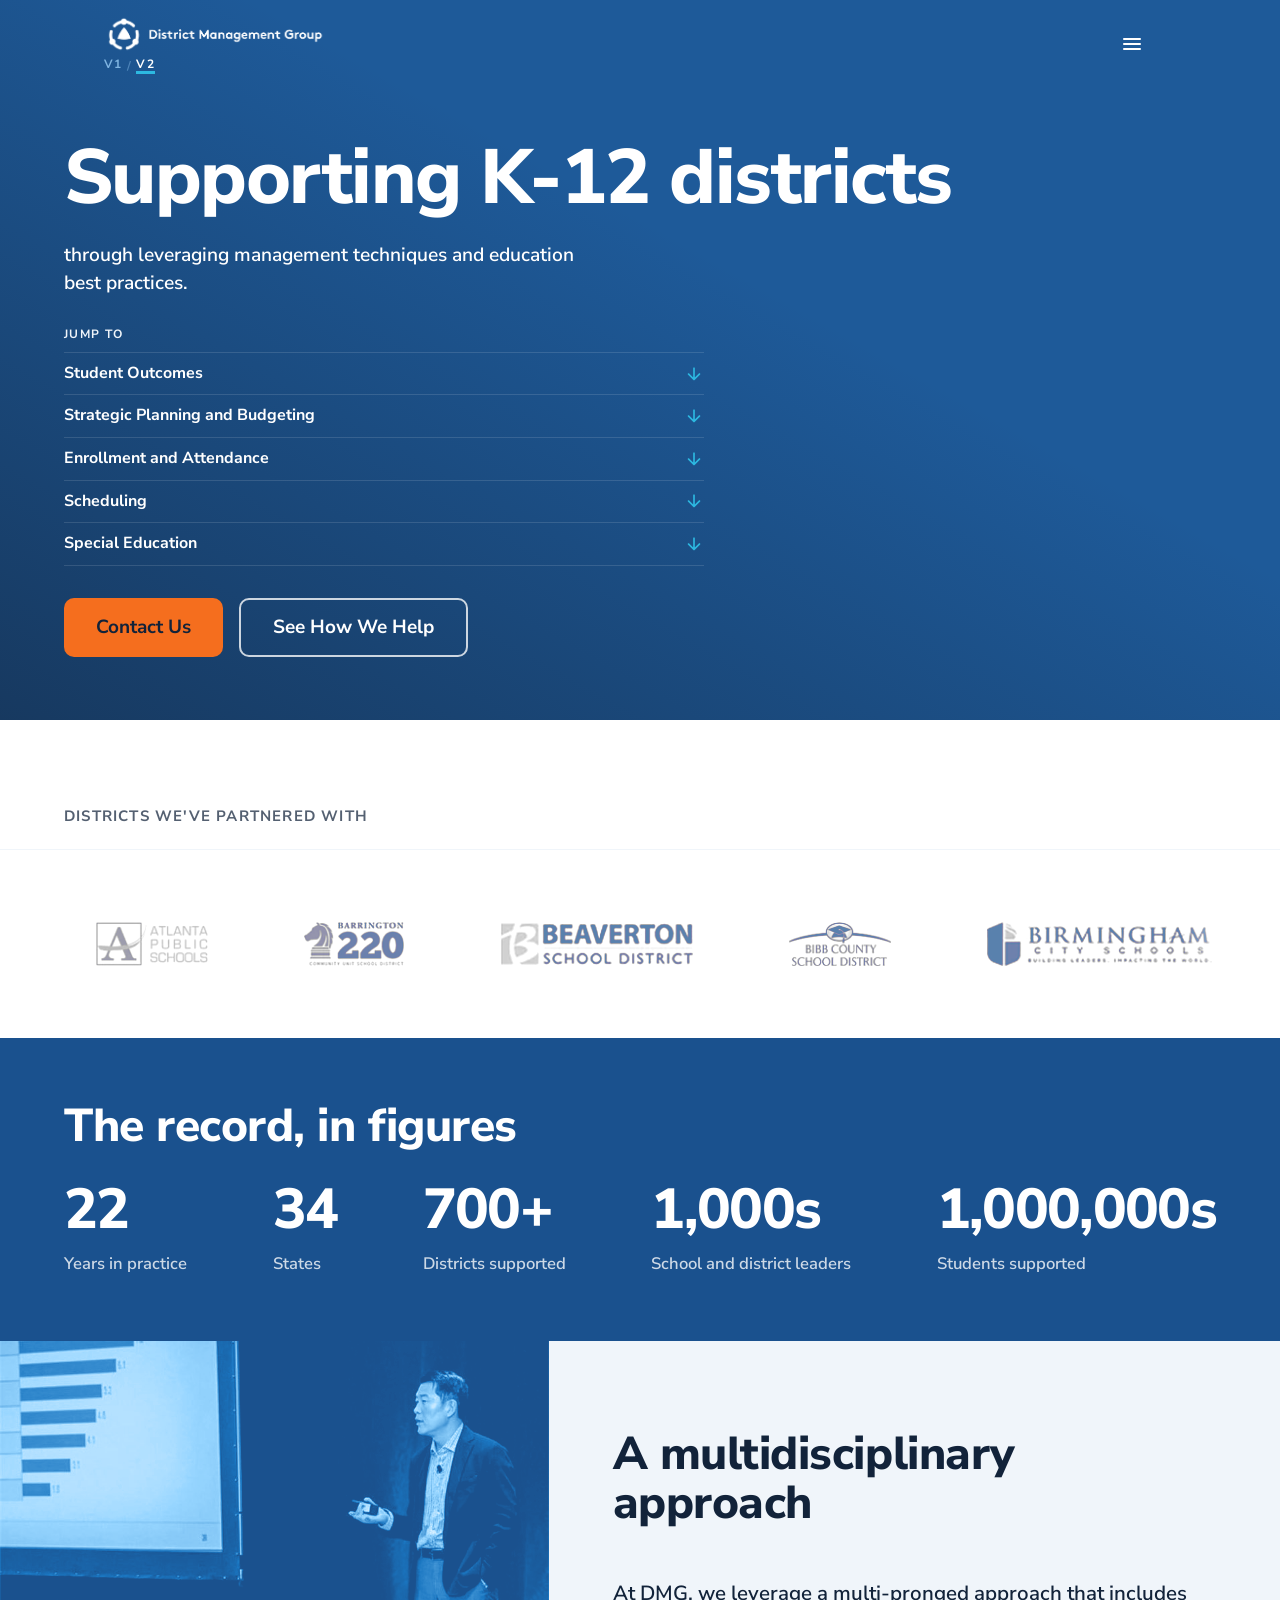
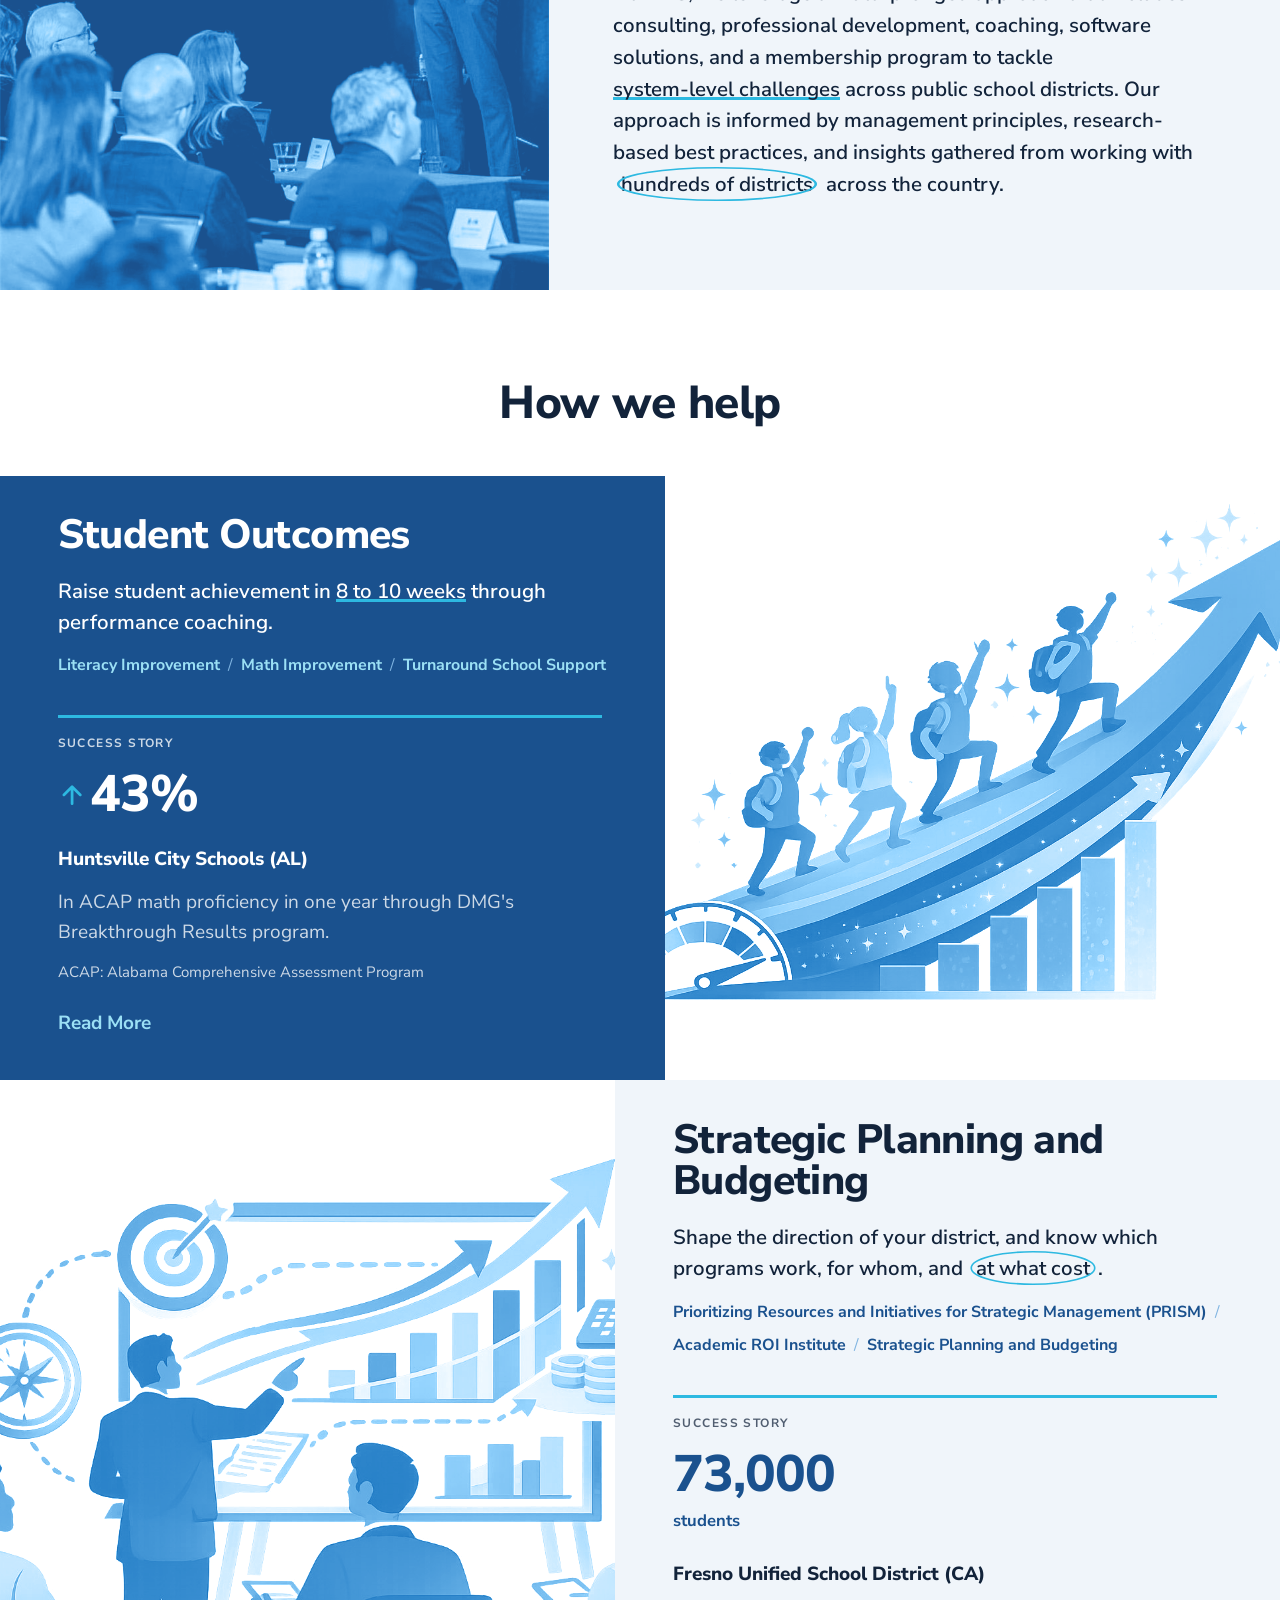
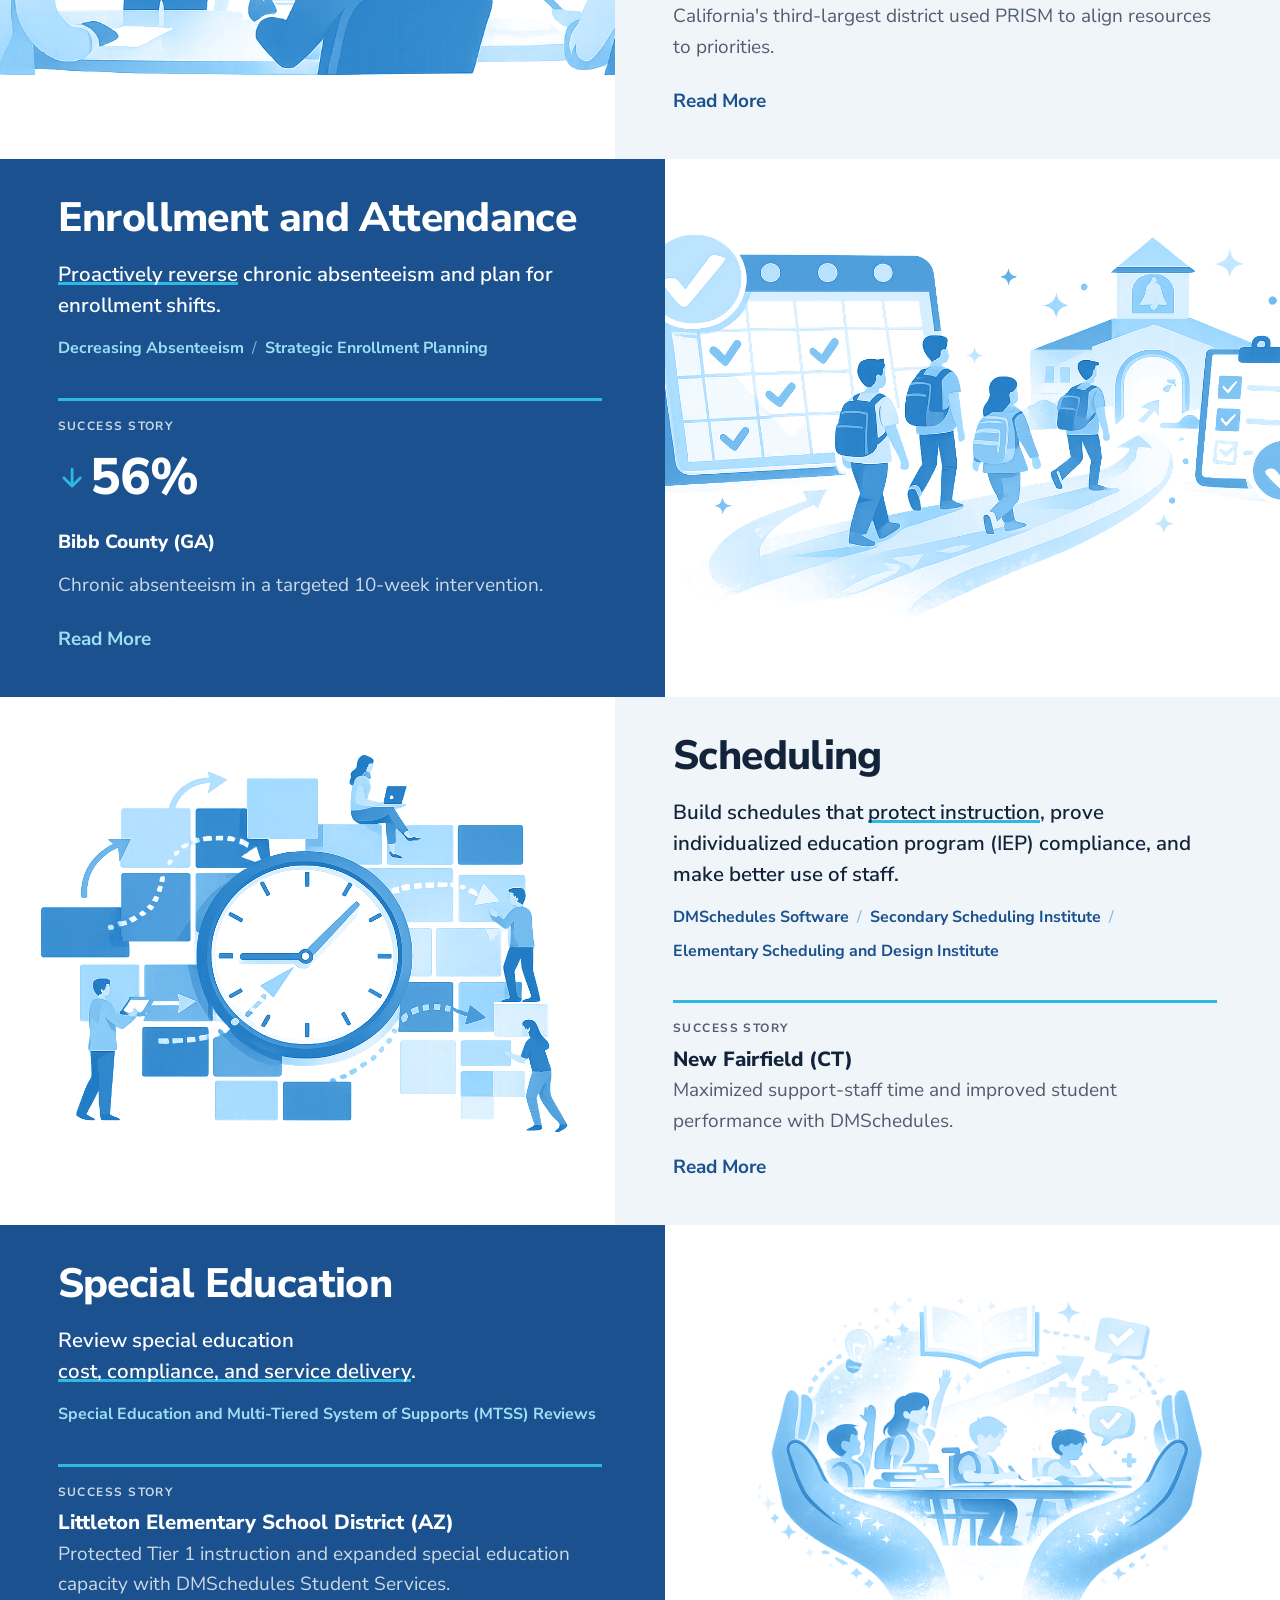
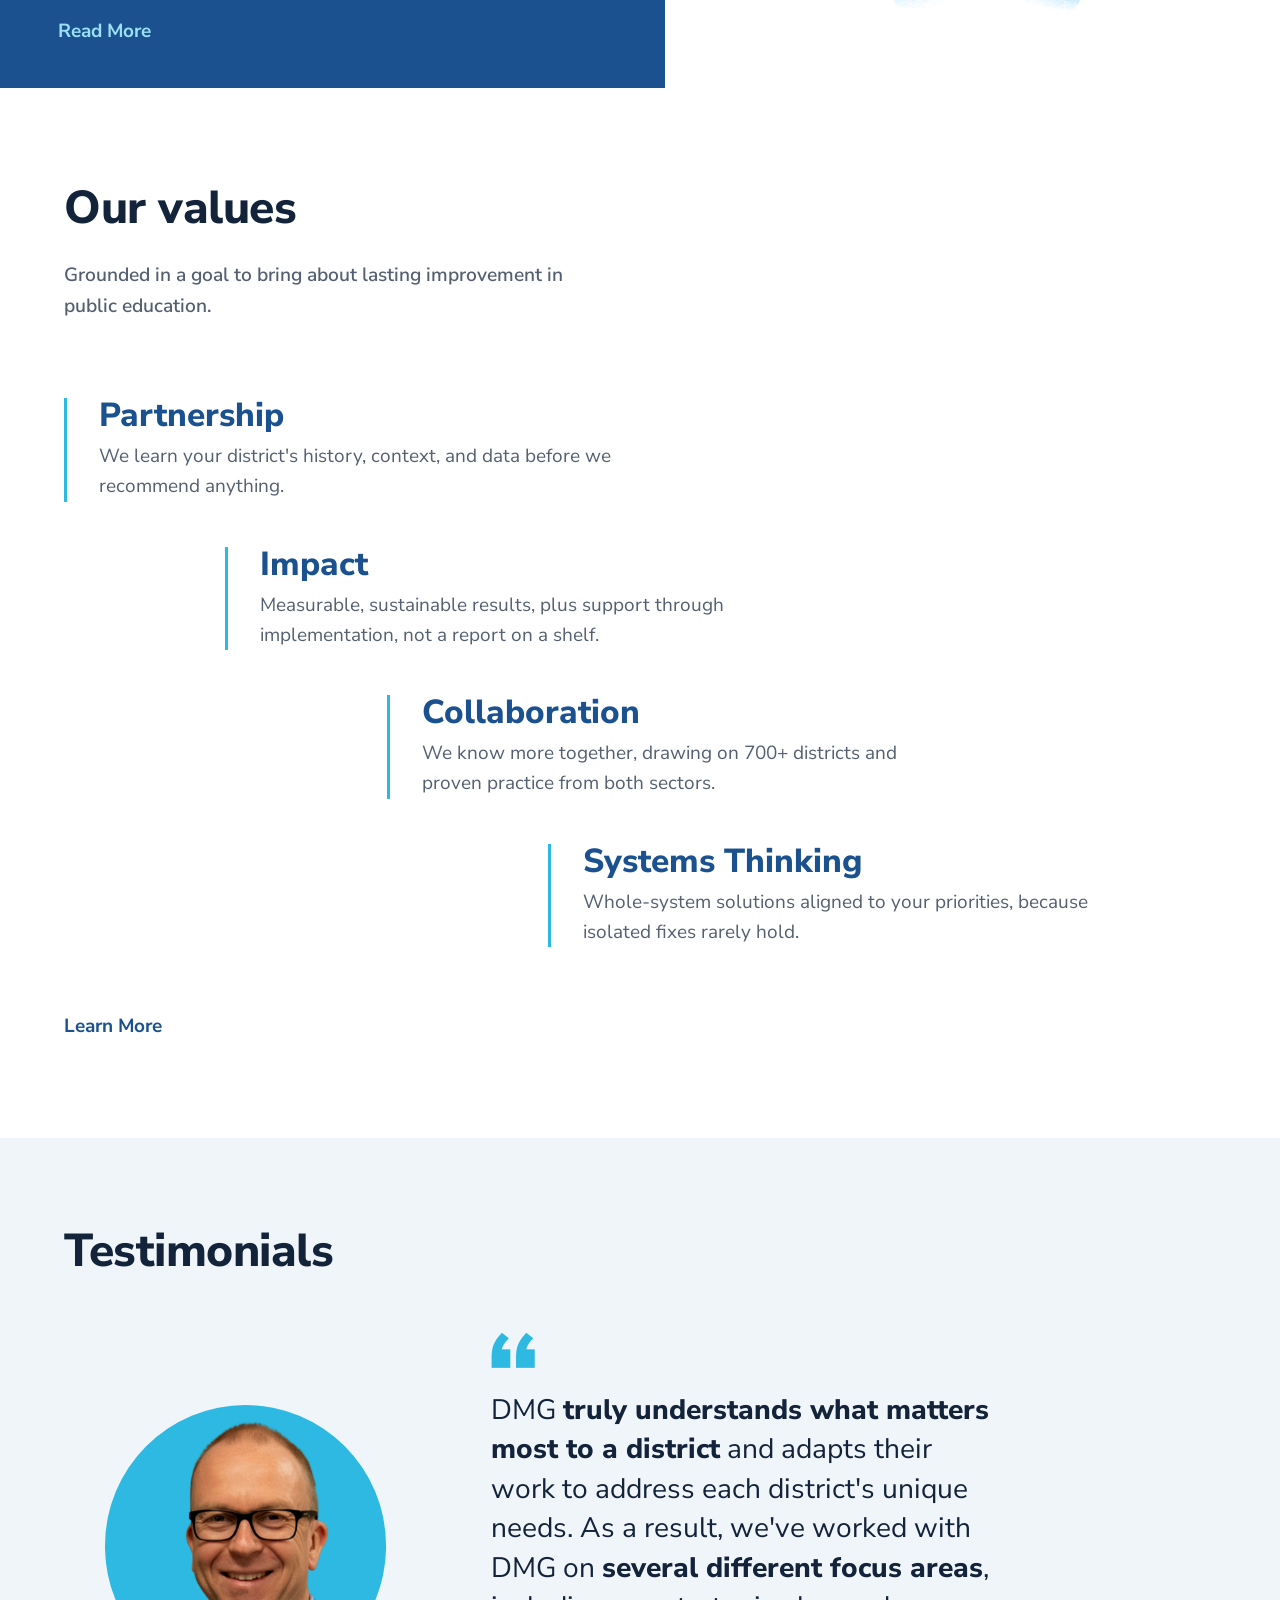
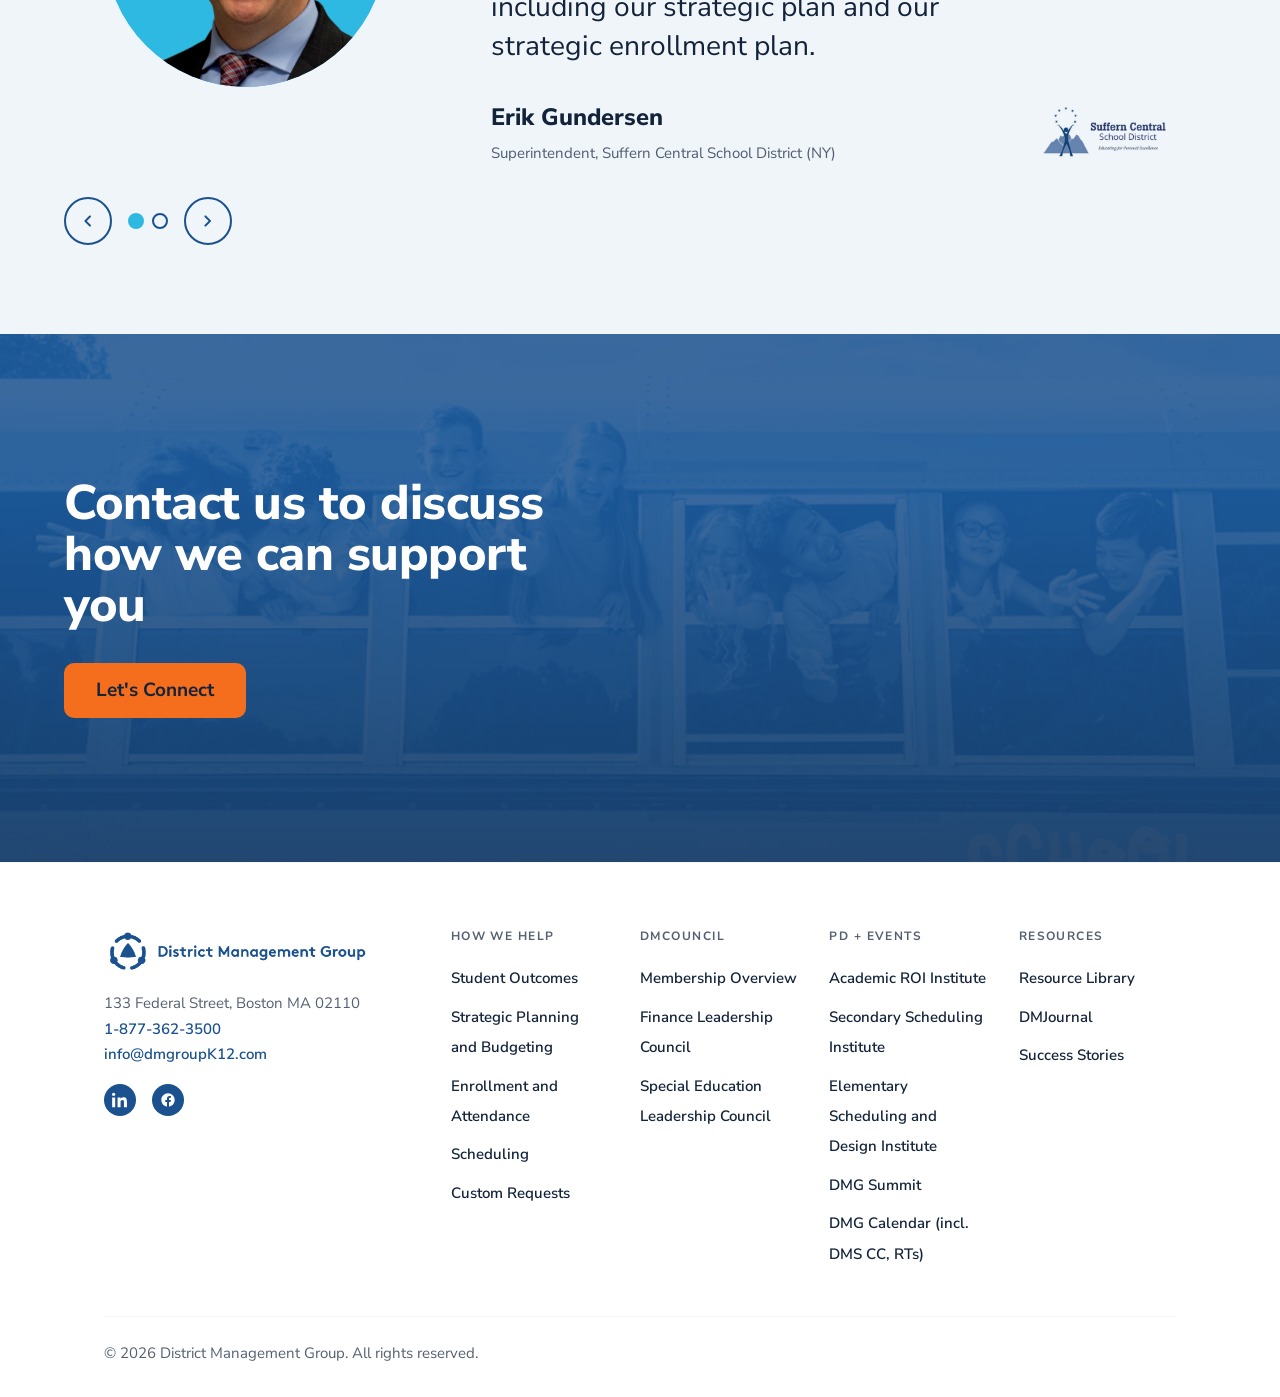
==== commit 4ac55982: "Rebuild v2 as "Five chapters, one blue" v2 was reading as a variation on v1 rather than a distinct d" ====
--- a/v2.html
+++ b/v2.html
@@ -129,74 +129,40 @@
     </div>
   </header>
 
-
   <main id="main" class="dx">
 
-    <!-- ============ 01 MASTHEAD ============ -->
-    <section class="dx-sec dx-mast" id="top" aria-label="Introduction">
-      <div class="dx-mast-media" aria-hidden="true">
+    <!-- ============ 01 MASTHEAD — hard split: solid blue / duotoned video ============ -->
+    <section class="dx-mast" id="top" aria-label="Introduction">
+      <div class="dx-mast-media dx-duo" aria-hidden="true">
         <video autoplay muted loop playsinline preload="metadata" poster="assets/video/hero-poster.jpg">
           <source src="assets/video/hero.mp4" type="video/mp4">
         </video>
         <span class="dx-mast-tint"></span>
       </div>
-      <div class="dx-wrap">
-
-        <div class="dx-mast-grid">
-          <h1 class="dx-h1">Supporting<br>K&#8209;12 districts</h1>
-          <div class="dx-mast-side">
-            <p class="dx-lede">through leveraging management techniques and education best practices.</p>
-            <p class="dx-runin">
-              <span>Inside</span>
-              <a href="#dx-05" data-jump="0">Student Outcomes</a><i>/</i><a href="#dx-05" data-jump="1">Strategic Planning and Budgeting</a><i>/</i><a href="#dx-05" data-jump="2">Enrollment and Attendance</a><i>/</i><a href="#dx-05" data-jump="3">Scheduling</a><i>/</i><a href="#dx-05" data-jump="4">Special Education</a>
-            </p>
-            <div class="dx-mast-ctas">
-              <a class="btn btn--warm" href="#contact">Contact Us</a>
-              <a class="btn btn--line" href="#dx-05">See How We Help</a>
-            </div>
-          </div>
-        </div>
-      </div>
-
-    </section>
-
-    <!-- ============ 02 FIGURES TABLE ============ -->
-    <section class="dx-sec" id="dx-02" aria-labelledby="dx-02-t">
-      <div class="dx-wrap">
-        <h2 id="dx-02-t" class="dx-h2" data-reveal>The record, in figures</h2>
-
-        <dl class="dx-figs">
-          <div class="stat dx-fig" data-reveal style="--stagger:0">
-            <dt>Years in practice</dt>
-            <dd><span class="count" data-target="22">22</span></dd>
-          </div>
-          <div class="stat dx-fig" data-reveal style="--stagger:1">
-            <dt>States</dt>
-            <dd><span class="count" data-target="34">34</span></dd>
-          </div>
-          <div class="stat dx-fig" data-reveal style="--stagger:2">
-            <dt>Districts supported</dt>
-            <dd><span class="count" data-target="700" data-suffix="+">700+</span></dd>
-          </div>
-          <div class="stat dx-fig" data-reveal style="--stagger:3">
-            <dt>School and district leaders</dt>
-            <dd><span class="count" data-target="1000" data-format="comma" data-suffix="s">1,000s</span></dd>
-          </div>
-          <div class="stat dx-fig" data-reveal style="--stagger:4">
-            <dt>Students supported</dt>
-            <dd><span class="count" data-target="1000000" data-format="comma" data-suffix="s">1,000,000s</span></dd>
-          </div>
-        </dl>
-      </div>
-    </section>
-
-    <!-- ============ 03 PARTNERS (v1 treatment, unchanged) ============ -->
+      <div class="dx-mast-body">
+        <h1 class="dx-h1">Supporting K&#8209;12 districts</h1>
+        <div class="dx-mast-copy">
+          <p class="dx-lede">through leveraging management techniques and education best practices.</p>
+          <span class="dx-toc-label" id="dx-toc-label">Jump to</span>
+          <ol class="dx-toc" aria-labelledby="dx-toc-label">
+            <li><a href="#row-student-outcomes" data-jump>Student Outcomes<span class="material-symbols-rounded dx-toc-arrow" aria-hidden="true">arrow_downward</span></a></li>
+            <li><a href="#row-strategic-planning" data-jump>Strategic Planning and Budgeting<span class="material-symbols-rounded dx-toc-arrow" aria-hidden="true">arrow_downward</span></a></li>
+            <li><a href="#row-enrollment" data-jump>Enrollment and Attendance<span class="material-symbols-rounded dx-toc-arrow" aria-hidden="true">arrow_downward</span></a></li>
+            <li><a href="#row-scheduling" data-jump>Scheduling<span class="material-symbols-rounded dx-toc-arrow" aria-hidden="true">arrow_downward</span></a></li>
+            <li><a href="#row-special-education" data-jump>Special Education<span class="material-symbols-rounded dx-toc-arrow" aria-hidden="true">arrow_downward</span></a></li>
+          </ol>
+          <div class="dx-mast-ctas">
+            <a class="btn btn--warm" href="#contact">Contact Us</a>
+            <a class="btn btn--ghost" href="#dx-05">See How We Help</a>
+          </div>
+        </div>
+      </div>
+    </section>
+
+    <!-- ============ 03 PARTNERS (shared v1 marquee treatment) ============ -->
     <section class="dx-sec dx-sec--flush" id="dx-03">
       <div class="dx-wrap"><h2 class="dx-eyebrow" id="marquee-title">Districts we've partnered with</h2></div>
 
-    <!-- ================= DISTRICT LOGO MARQUEE =================
-         Treatment toggle: add class "marquee--tinted" to this section for the
-         normalized dark-blue version (Bain-like). Remove it for full color. -->
     <section class="logo-marquee marquee--tinted" id="logo-marquee" aria-labelledby="marquee-title">
       
       <div class="marquee">
@@ -292,155 +258,200 @@
     </section>
     </section>
 
-    <!-- ============ 04 APPROACH ============ -->
-    <section class="dx-sec" id="dx-04" aria-labelledby="dx-04-t">
+    <!-- ============ 02 THE RECORD, IN FIGURES — stepped ledger ============ -->
+    <section class="dx-sec dx-ledger" id="dx-02" aria-labelledby="dx-02-t">
       <div class="dx-wrap">
-        <h2 id="dx-04-t" class="dx-h2" data-reveal>A multidisciplinary approach</h2>
-
-        <div class="dx-appr" data-reveal>
-          <div class="dx-appr-text">
-          <p class="dx-drop">At DMG, we leverage a multi-pronged approach that includes consulting, professional development, coaching, software solutions, and a membership program to tackle <span class="mark" style="--mark-i:0">system-level challenges</span> across public school districts. Our approach is informed by management principles, research-based best practices, and insights gathered from working with <span class="mark mark--circle" style="--mark-i:1">hundreds of districts<svg viewBox="0 0 200 60" preserveAspectRatio="none" aria-hidden="true"><ellipse cx="100" cy="30" rx="95" ry="25" pathLength="100"/></svg></span> across the country.</p>
-          </div>
-          <figure class="dx-portrait">
+        <h2 id="dx-02-t" class="dx-h2" data-reveal>The record, in figures</h2>
+
+        <dl class="dx-figs">
+          <div class="stat dx-fig" data-reveal style="--stagger:0">
+            <dt>Years in practice</dt>
+            <dd><span class="count" data-target="22">22</span></dd>
+          </div>
+          <div class="stat dx-fig" data-reveal style="--stagger:1">
+            <dt>States</dt>
+            <dd><span class="count" data-target="34">34</span></dd>
+          </div>
+          <div class="stat dx-fig" data-reveal style="--stagger:2">
+            <dt>Districts supported</dt>
+            <dd><span class="count" data-target="700" data-suffix="+">700+</span></dd>
+          </div>
+          <div class="stat dx-fig" data-reveal style="--stagger:3">
+            <dt>School and district leaders</dt>
+            <dd><span class="count" data-target="1000" data-format="comma" data-suffix="s">1,000s</span></dd>
+          </div>
+          <div class="stat dx-fig" data-reveal style="--stagger:4">
+            <dt>Students supported</dt>
+            <dd><span class="count" data-target="1000000" data-format="comma" data-suffix="s">1,000,000s</span></dd>
+          </div>
+        </dl>
+      </div>
+    </section>
+
+    <!-- ============ 04 APPROACH — split: duotoned Summit photo / copy ============ -->
+    <section class="dx-appr2" id="dx-04" aria-labelledby="dx-04-t">
+      <div class="dx-split">
+        <figure class="dx-split-media">
+          <div class="dx-duo dx-split-duo">
             <img src="assets/img/approach-summit.jpg" alt="A DMG Summit speaker presenting data to district leaders" width="820" height="1100" loading="lazy">
-            <figcaption>DMG Summit &mdash; district leaders reviewing results together</figcaption>
-          </figure>
-      </div>
-    </section>
-
-    <!-- ============ 05 WHAT WE DO — five articles, nothing hidden ============ -->
-    <section class="dx-sec dx-sec--dark" id="dx-05" aria-labelledby="dx-05-t">
-      <div class="dx-wrap">
+            <!-- full-colour twin, revealed on hover: same file, so no extra download -->
+            <img class="dx-color" src="assets/img/approach-summit.jpg" alt="" aria-hidden="true" width="820" height="1100" loading="lazy">
+          </div>
+        </figure>
+        <div class="dx-split-body">
+          <h2 id="dx-04-t" class="dx-h2" data-reveal>A multidisciplinary approach</h2>
+          <p class="dx-appr-copy" data-reveal>At DMG, we leverage a multi-pronged approach that includes consulting, professional development, coaching, software solutions, and a membership program to tackle <span class="mark" style="--mark-i:0">system-level challenges</span> across public school districts. Our approach is informed by management principles, research-based best practices, and insights gathered from working with <span class="mark mark--circle" style="--mark-i:1">hundreds of districts<svg viewBox="0 0 200 60" preserveAspectRatio="none" aria-hidden="true"><ellipse cx="100" cy="30" rx="95" ry="25" pathLength="100"/></svg></span> across the country.</p>
+        </div>
+      </div>
+    </section>
+
+    <!-- ============ 05 HOW WE HELP — five chapter spreads ============ -->
+    <section class="dx-hwh" id="dx-05" aria-labelledby="dx-05-t">
+      <header class="dx-wrap dx-hwh-head">
         <h2 id="dx-05-t" class="dx-h2" data-reveal>How we help</h2>
-
-        <article class="dx-art" id="dx-a0" data-reveal>
-          <span class="dx-art-i"><span class="material-symbols-rounded" aria-hidden="true">school</span></span>
-          <div class="dx-art-body">
-            <h3>Student Outcomes</h3>
-            <p class="dx-art-lede">Raise student achievement in <span class="mark" style="--mark-i:0">8 to 10 weeks</span> through performance coaching.</p>
-            <p class="dx-art-links"><a href="#">Literacy Improvement</a><i>/</i><a href="#">Math Improvement</a><i>/</i><a href="#">Turnaround School Support</a></p>
-          </div>
-          <aside class="dx-proof">
+      </header>
+
+      <article class="dx-ch dx-ch--dark" id="row-student-outcomes">
+        <div class="dx-ch-body" data-reveal>
+          <h3>Student Outcomes</h3>
+          <p class="dx-ch-lede">Raise student achievement in <span class="mark" style="--mark-i:0">8 to 10 weeks</span> through performance coaching.</p>
+          <p class="dx-ch-links"><a href="#">Literacy Improvement</a><i>/</i><a href="#">Math Improvement</a><i>/</i><a href="#">Turnaround School Support</a></p>
+          <aside class="dx-proof stat">
             <span class="dx-proof-k">Success story</span>
             <span class="dx-proof-fig"><span class="material-symbols-rounded" aria-hidden="true">arrow_upward</span><span class="count" data-target="43" data-suffix="%" aria-hidden="true">43%</span><span class="visually-hidden">Up 43 percent</span></span>
             <span class="dx-proof-d">Huntsville City Schools (AL)</span>
             <p>In ACAP math proficiency in one year through DMG's Breakthrough Results program.</p>
             <p class="dx-proof-n">ACAP: Alabama Comprehensive Assessment Program</p>
-            <a class="dx-more" href="#">Read More</a>
+            <a class="dx-more link" href="#">Read More</a>
           </aside>
-        </article>
-
-        <article class="dx-art" id="dx-a1" data-reveal>
-          <span class="dx-art-i"><span class="material-symbols-rounded" aria-hidden="true">query_stats</span></span>
-          <div class="dx-art-body">
-            <h3>Strategic Planning and Budgeting</h3>
-            <p class="dx-art-lede">Shape the direction of your district, and know which programs work, for whom, and <span class="mark mark--circle" style="--mark-i:0">at what cost<svg viewBox="0 0 200 60" preserveAspectRatio="none" aria-hidden="true"><ellipse cx="100" cy="30" rx="95" ry="25" pathLength="100"/></svg></span>.</p>
-            <p class="dx-art-links"><a href="#">Prioritizing Resources and Initiatives for Strategic Management (PRISM)</a><i>/</i><a href="#">Academic ROI Institute</a><i>/</i><a href="#">Strategic Planning and Budgeting</a></p>
-          </div>
-          <aside class="dx-proof">
+        </div>
+        <figure class="dx-ch-media dx-duo">
+          <img src="assets/img/focus/student-outcomes.jpg" alt="Illustration of four students climbing a rising arrow, with a gauge and a growing bar chart beneath them" width="1536" height="1024" loading="lazy">
+        </figure>
+      </article>
+
+      <article class="dx-ch dx-ch--flip dx-ch--tint" id="row-strategic-planning">
+        <div class="dx-ch-body" data-reveal>
+          <h3>Strategic Planning and Budgeting</h3>
+          <p class="dx-ch-lede">Shape the direction of your district, and know which programs work, for whom, and <span class="mark mark--circle" style="--mark-i:0">at what cost<svg viewBox="0 0 200 60" preserveAspectRatio="none" aria-hidden="true"><ellipse cx="100" cy="30" rx="95" ry="25" pathLength="100"/></svg></span>.</p>
+          <p class="dx-ch-links"><a href="#">Prioritizing Resources and Initiatives for Strategic Management (PRISM)</a><i>/</i><a href="#">Academic ROI Institute</a><i>/</i><a href="#">Strategic Planning and Budgeting</a></p>
+          <aside class="dx-proof stat">
             <span class="dx-proof-k">Success story</span>
             <span class="dx-proof-fig"><span class="count" data-target="73000" data-format="comma">73,000</span></span>
             <span class="dx-proof-u">students</span>
             <span class="dx-proof-d">Fresno Unified School District (CA)</span>
             <p>California's third-largest district used PRISM to align resources to priorities.</p>
-            <a class="dx-more" href="#">Read More</a>
+            <a class="dx-more link" href="#">Read More</a>
           </aside>
-        </article>
-
-        <article class="dx-art" id="dx-a2" data-reveal>
-          <span class="dx-art-i"><span class="material-symbols-rounded" aria-hidden="true">event_available</span></span>
-          <div class="dx-art-body">
-            <h3>Enrollment and Attendance</h3>
-            <p class="dx-art-lede"><span class="mark" style="--mark-i:0">Proactively reverse</span> chronic absenteeism and plan for enrollment shifts.</p>
-            <p class="dx-art-links"><a href="#">Decreasing Absenteeism</a><i>/</i><a href="#">Strategic Enrollment Planning</a></p>
-          </div>
-          <aside class="dx-proof">
+        </div>
+        <figure class="dx-ch-media dx-duo">
+          <img src="assets/img/focus/strategic-planning-and-budgeting.jpg" alt="Illustration of a district leadership team reviewing a target, growth charts, and a budget on a large planning board" width="1536" height="1024" loading="lazy">
+        </figure>
+      </article>
+
+      <article class="dx-ch dx-ch--dark" id="row-enrollment">
+        <div class="dx-ch-body" data-reveal>
+          <h3>Enrollment and Attendance</h3>
+          <p class="dx-ch-lede"><span class="mark" style="--mark-i:0">Proactively reverse</span> chronic absenteeism and plan for enrollment shifts.</p>
+          <p class="dx-ch-links"><a href="#">Decreasing Absenteeism</a><i>/</i><a href="#">Strategic Enrollment Planning</a></p>
+          <aside class="dx-proof stat">
             <span class="dx-proof-k">Success story</span>
             <span class="dx-proof-fig"><span class="material-symbols-rounded" aria-hidden="true">arrow_downward</span><span class="count" data-target="56" data-suffix="%" aria-hidden="true">56%</span><span class="visually-hidden">Down 56 percent</span></span>
             <span class="dx-proof-d">Bibb County (GA)</span>
             <p>Chronic absenteeism in a targeted 10-week intervention.</p>
-            <a class="dx-more" href="#">Read More</a>
+            <a class="dx-more link" href="#">Read More</a>
           </aside>
-        </article>
-
-        <article class="dx-art" id="dx-a3" data-reveal>
-          <span class="dx-art-i"><span class="material-symbols-rounded" aria-hidden="true">calendar_month</span></span>
-          <div class="dx-art-body">
-            <h3>Scheduling</h3>
-            <p class="dx-art-lede">Build schedules that <span class="mark" style="--mark-i:0">protect instruction</span>, prove individualized education program (IEP) compliance, and make better use of staff.</p>
-            <p class="dx-art-links"><a href="#">DMSchedules Software</a><i>/</i><a href="#">Secondary Scheduling Institute</a><i>/</i><a href="#">Elementary Scheduling and Design Institute</a></p>
-          </div>
+        </div>
+        <figure class="dx-ch-media dx-duo">
+          <img src="assets/img/focus/enrollment-and-attendance.jpg" alt="Illustration of students walking a path toward a school building, framed by a checked-off calendar and an attendance checklist" width="1536" height="1024" loading="lazy">
+        </figure>
+      </article>
+
+      <article class="dx-ch dx-ch--flip dx-ch--tint" id="row-scheduling">
+        <div class="dx-ch-body" data-reveal>
+          <h3>Scheduling</h3>
+          <p class="dx-ch-lede">Build schedules that <span class="mark" style="--mark-i:0">protect instruction</span>, prove individualized education program (IEP) compliance, and make better use of staff.</p>
+          <p class="dx-ch-links"><a href="#">DMSchedules Software</a><i>/</i><a href="#">Secondary Scheduling Institute</a><i>/</i><a href="#">Elementary Scheduling and Design Institute</a></p>
           <aside class="dx-proof dx-proof--nostat">
             <span class="dx-proof-k">Success story</span>
             <span class="dx-proof-d">New Fairfield (CT)</span>
             <p>Maximized support-staff time and improved student performance with DMSchedules.</p>
-            <a class="dx-more" href="#">Read More</a>
+            <a class="dx-more link" href="#">Read More</a>
           </aside>
-        </article>
-
-        <article class="dx-art" id="dx-a4" data-reveal>
-          <span class="dx-art-i"><span class="material-symbols-rounded" aria-hidden="true">volunteer_activism</span></span>
-          <div class="dx-art-body">
-            <h3>Special Education</h3>
-            <p class="dx-art-lede">Review special education <span class="mark" style="--mark-i:0">cost, compliance, and service delivery</span>.</p>
-            <p class="dx-art-links"><a href="#">Special Education and Multi-Tiered System of Supports (MTSS) Reviews</a></p>
-          </div>
+        </div>
+        <figure class="dx-ch-media dx-duo">
+          <img src="assets/img/focus/scheduling.jpg" alt="Illustration of a clock surrounded by staff moving schedule blocks into place" width="1536" height="1024" loading="lazy">
+        </figure>
+      </article>
+
+      <article class="dx-ch dx-ch--dark" id="row-special-education">
+        <div class="dx-ch-body" data-reveal>
+          <h3>Special Education</h3>
+          <p class="dx-ch-lede">Review special education <span class="mark" style="--mark-i:0">cost, compliance, and service delivery</span>.</p>
+          <p class="dx-ch-links"><a href="#">Special Education and Multi-Tiered System of Supports (MTSS) Reviews</a></p>
           <aside class="dx-proof dx-proof--nostat">
             <span class="dx-proof-k">Success story</span>
             <span class="dx-proof-d">Littleton Elementary School District (AZ)</span>
             <p>Protected Tier 1 instruction and expanded special education capacity with DMSchedules Student Services.</p>
-            <a class="dx-more" href="#">Read More</a>
+            <a class="dx-more link" href="#">Read More</a>
           </aside>
-        </article>
-      </div>
-    </section>
-
-    <!-- ============ 06 VALUES — hanging numerals, two columns ============ -->
-    <section class="dx-sec" id="dx-06" aria-labelledby="dx-06-t">
+        </div>
+        <figure class="dx-ch-media dx-duo">
+          <img src="assets/img/focus/special-education.jpg" alt="Illustration of open hands holding a classroom of students learning together at a shared table" width="1536" height="1024" loading="lazy">
+        </figure>
+      </article>
+    </section>
+
+    <!-- ============ 06 OUR VALUES — staggered column, aggressive negative space ============ -->
+    <section class="dx-vals2" id="dx-06" aria-labelledby="dx-06-t">
       <div class="dx-wrap">
         <h2 id="dx-06-t" class="dx-h2" data-reveal>Our values</h2>
         <p class="dx-sub" data-reveal style="--stagger:1">Grounded in a goal to bring about lasting improvement in public education.</p>
 
         <ol class="dx-vals">
-          <li data-reveal style="--stagger:0"><span class="dx-val-m" aria-hidden="true"></span><h3>Partnership</h3><p>We learn your district's history, context, and data before we recommend anything.</p></li>
-          <li data-reveal style="--stagger:1"><span class="dx-val-m" aria-hidden="true"></span><h3>Impact</h3><p>Measurable, sustainable results, plus support through implementation, not a report on a shelf.</p></li>
-          <li data-reveal style="--stagger:2"><span class="dx-val-m" aria-hidden="true"></span><h3>Collaboration</h3><p>We know more together, drawing on 700+ districts and proven practice from both sectors.</p></li>
-          <li data-reveal style="--stagger:3"><span class="dx-val-m" aria-hidden="true"></span><h3>Systems Thinking</h3><p>Whole-system solutions aligned to your priorities, because isolated fixes rarely hold.</p></li>
+          <li data-reveal style="--stagger:0"><h3>Partnership</h3><p>We learn your district's history, context, and data before we recommend anything.</p></li>
+          <li data-reveal style="--stagger:1"><h3>Impact</h3><p>Measurable, sustainable results, plus support through implementation, not a report on a shelf.</p></li>
+          <li data-reveal style="--stagger:2"><h3>Collaboration</h3><p>We know more together, drawing on 700+ districts and proven practice from both sectors.</p></li>
+          <li data-reveal style="--stagger:3"><h3>Systems Thinking</h3><p>Whole-system solutions aligned to your priorities, because isolated fixes rarely hold.</p></li>
         </ol>
         <p class="dx-vals-cta" data-reveal><a class="link" href="#">Learn More</a></p>
       </div>
     </section>
 
-    <!-- ============ 07 TESTIMONIALS — photo left, quote right (as v1) ============ -->
-    <section class="dx-sec dx-sec--tint" id="dx-07" aria-labelledby="dx-07-t">
+    <!-- ============ 07 TESTIMONIALS ============ -->
+    <section class="dx-sec dx-test" id="testimonials-section" aria-labelledby="dx-07-t">
       <div class="dx-wrap">
         <h2 id="dx-07-t" class="dx-h2" data-reveal>Testimonials</h2>
 
         <div class="dx-stage" id="v2-stage">
           <figure class="dx-q is-active" data-index="0">
-            <div class="dx-q-photo">
+            <div class="dx-q-face">
               <img src="assets/img/headshots/erik-gundersen.png" alt="Erik Gundersen, Superintendent of Suffern Central School District" width="900" height="900">
             </div>
             <div class="dx-q-body">
               <blockquote><p>DMG <strong>truly understands what matters most to a district</strong> and adapts their work to address each district's unique needs. As a result, we've worked with DMG on <strong>several different focus areas</strong>, including our strategic plan and our strategic enrollment plan.</p></blockquote>
             </div>
             <figcaption class="dx-q-attr">
-              <span class="dx-q-name"><cite>Erik Gundersen</cite><span class="rule" aria-hidden="true"></span></span>
-              <span class="dx-q-role">Superintendent, Suffern Central School District (NY)</span>
+              <span class="dx-q-who">
+                <span class="dx-q-name"><cite>Erik Gundersen</cite></span>
+                <span class="dx-q-role">Superintendent, Suffern Central School District (NY)</span>
+              </span>
               <span class="dx-q-logo"><img src="assets/img/logos/suffern-central.webp" alt="Suffern Central School District logo" width="368" height="175" loading="lazy"></span>
             </figcaption>
           </figure>
 
           <figure class="dx-q" data-index="1">
-            <div class="dx-q-photo">
+            <div class="dx-q-face">
               <img src="assets/img/headshots/mark-sullivan.png" alt="Mark Sullivan, Superintendent of Birmingham City Schools" width="900" height="900" loading="lazy">
             </div>
             <div class="dx-q-body">
               <blockquote><p>We saw <strong>amazing gains in third-grade literacy and numeracy</strong> through the Breakthrough Results program. It created momentum and enthusiasm for what Birmingham City Schools can achieve for all our students. <strong>We've been very pleased</strong> with our work with DMG.</p></blockquote>
             </div>
             <figcaption class="dx-q-attr">
-              <span class="dx-q-name"><cite>Mark Sullivan</cite><span class="rule" aria-hidden="true"></span></span>
-              <span class="dx-q-role">Superintendent, Birmingham City Schools (AL)</span>
+              <span class="dx-q-who">
+                <span class="dx-q-name"><cite>Mark Sullivan</cite></span>
+                <span class="dx-q-role">Superintendent, Birmingham City Schools (AL)</span>
+              </span>
               <span class="dx-q-logo"><img src="assets/img/logos/birmingham-city-schools.png" alt="Birmingham City Schools logo" width="920" height="180" loading="lazy"></span>
             </figcaption>
           </figure>
@@ -457,10 +468,10 @@
       </div>
     </section>
 
-    <!-- ============ COLOPHON CTA ============ -->
-    <section class="dx-sec dx-sec--dark dx-cta" id="contact" aria-labelledby="dx-cta-t">
-      <img class="cta-bg" src="assets/img/cta-background.jpg" alt="" width="1800" height="700" loading="lazy">
-      <span class="cta-tint" aria-hidden="true"></span>
+    <!-- ============ 08 CLOSING CTA ============ -->
+    <section class="dx-cta2 dx-duo" id="contact" aria-labelledby="dx-cta-t">
+      <img src="assets/img/cta-background.jpg" alt="" width="1800" height="700" loading="lazy">
+      <span class="dx-cta-tint" aria-hidden="true"></span>
       <div class="dx-wrap dx-cta-inner">
         <h2 id="dx-cta-t" class="dx-h2" data-reveal>Contact us to discuss how we can support you</h2>
         <a class="btn btn--warm" href="#" data-reveal style="--stagger:1">Let's Connect</a>
--- a/v2.css
+++ b/v2.css
@@ -1,430 +1,716 @@
 /* ==========================================================================
-   DMG homepage — VERSION 2: "The Dossier"
-   A different organising principle from v1, not a rearrangement of it.
-   v1 is a stack of full-width colour bands with centred rhythm and one big
-   statement per screen. v2 is a bound document: a fixed margin spine, numbered
-   chapters, hairline rules, multi-column text, hanging numerals, figure tables
-   and margin notes. Colour is used sparingly so structure carries the gravitas.
-
-   Loaded AFTER styles.css, which supplies every token plus the shared nav,
-   footer, buttons, links, .mark emphasis and the v1 logo marquee (reused here
-   unchanged, by request). Nothing below restyles the nav or footer.
-   No hex or raw px outside :root, same rule as v1.
+   DMG homepage — VERSION 2 "Five chapters, one blue"
+   A chaptered sequence of hard split-screen spreads. Every image on the page
+   is locked to a Dark Blue monotone (.dx-duo), so the five illustrations, the
+   Summit photo, the CTA background and the hero video read as one system.
+   styles.css carries the shared tokens, nav, footer, buttons and marquee;
+   everything here is v2-scoped (dx- prefix). No hex or px below :root.
    ========================================================================== */
 
 :root {
-  --dx-measure: 68rem;
-  --dx-h1: clamp(2.75rem, 6.2vw, 5.75rem);
-  --dx-h2: clamp(1.75rem, 2.9vw, 2.75rem);
-  --dx-fig: clamp(2.25rem, 4.6vw, 4.25rem);
-  --dx-quote: clamp(1.4rem, 2.3vw, 2.05rem);
-  --dx-rule: rgba(18, 35, 58, 0.14);
-  --dx-rule-rev: rgba(255, 255, 255, 0.2);
-  --dx-drop: clamp(2.5rem, 4vw, 3.5rem);
-}
-
-/* ==========================================================================
-   Page frame: content sits in a measure with a left margin for the spine
-   ========================================================================== */
-
-.dx { background: var(--dmg-white); }
+  /* ---- v2 structure ---- */
+  --dx-wrap: 82rem;
+  --dx-pad: clamp(1.5rem, 5vw, 4.5rem);
+  --dx-sec-pad: clamp(3.5rem, 7vw, 6.5rem);
+  --dx-media-minh-sm: clamp(220px, 46vw, 340px);
+  --dx-marquee-h: 44px;        /* district logos, well below the shared 76px */
+
+  /* ---- v2 type (round 3: section H2s now outrank chapter titles, H1 holds
+     one line, figures compact enough for one screen) ---- */
+  --dx-fs-h1: clamp(2.5rem, 6vw, 5.5rem);
+  --dx-fs-lede: clamp(1.1rem, 1.5vw, 1.35rem);
+  --dx-fs-h2: clamp(2.1rem, 3.6vw, 3.4rem);      /* section headers, the top of the scale below the H1 */
+  --dx-fs-ch: clamp(1.9rem, 3.2vw, 3rem);        /* chapter titles, deliberately below the H2 */
+  --dx-fs-ch-lede: clamp(1.15rem, 1.6vw, 1.4rem);
+  --dx-fs-fig: clamp(2rem, 4.4vw, 4rem);         /* one size for all five figures */
+  --dx-fs-fig-label: clamp(1rem, 1.3vw, 1.2rem);
+  --dx-fs-stat: clamp(2.2rem, 4vw, 3.6rem);      /* chapter proof stat */
+  --dx-fs-links: clamp(1rem, 1.2vw, 1.15rem);
+  --dx-fs-val: clamp(1.6rem, 2.6vw, 2.4rem);
+  --dx-fs-quote: clamp(1.35rem, 2.2vw, 2.1rem);
+  --dx-fs-qmark: clamp(5rem, 9vw, 8rem);         /* the giant decorative quote glyph */
+  --dx-fs-cta: clamp(2rem, 3.8vw, 3.4rem);
+  --dx-fs-toc: clamp(1rem, 1.2vw, 1.2rem);
+  --dx-fs-cap: 0.9375rem;
+  --dx-face: clamp(13rem, 22vw, 19rem);          /* the large circular portrait disc */
+
+  /* ---- v2 color helpers (derived from brand tokens, documented) ---- */
+  --dx-tint-ink-06: rgba(18, 35, 58, 0.06);      /* hairline separations on white */
+  --dx-white-12: rgba(255, 255, 255, 0.12);      /* hairlines on dark blue */
+}
+
+/* ==========================================================================
+   Page scaffold
+   ========================================================================== */
+
+/* Oversized numerals deliberately cross section edges; clip instead of scroll. */
+.dx { overflow-x: clip; }
+
 .dx-wrap {
-  max-width: var(--dx-measure);
+  width: 100%;
+  max-width: var(--dx-wrap);
   margin-inline: auto;
-  padding-inline: var(--pad-x);
-}
-.dx-sec { position: relative; padding-block: clamp(var(--sp-3xl), 7vw, var(--sp-5xl)); }
-.dx-sec--flush { padding-bottom: 0; }
-.dx-sec--tint { background: var(--dmg-pale-blue); }
-.dx-sec--dark { background: var(--dmg-dark-blue); color: var(--dmg-white); }
-
-@media (min-width: 78em) {
-}
+  padding-inline: var(--dx-pad);
+}
+
+.dx-sec { padding-block: var(--dx-sec-pad); }
 
 .dx-h2 {
-  font-size: var(--dx-h2);
-  font-weight: 800;
-  line-height: 1.1;
+  font-size: var(--dx-fs-h2);
+  font-weight: 800;
+  line-height: 1.05;
   letter-spacing: -0.01em;
-  margin-bottom: var(--sp-lg);
-}
-.dx-sub { color: var(--text-muted); max-width: 54ch; margin-bottom: var(--sp-2xl); }
-
-/* ==========================================================================
-   01 MASTHEAD — two-column head, then a letterbox video plate
+  color: var(--dmg-ink);
+  margin-bottom: clamp(var(--sp-xl), 4vw, var(--sp-3xl));
+}
+
+/* ==========================================================================
+   The duotone lock — one treatment for every image on the page.
+   Ground: Dark Blue. Image: grayscaled, blended in luminosity so it takes the
+   ground's hue. Screen layer: floors every shadow at Dark Blue, which is what
+   dissolves the illustrations' murky painted vignettes into the surrounding
+   blue field with no visible rectangle edge.
+   ========================================================================== */
+
+.dx-duo {
+  position: relative;
+  isolation: isolate;
+  background: var(--dmg-dark-blue);
+  overflow: hidden;
+}
+.dx-duo > img,
+.dx-duo > video {
+  width: 100%;
+  height: 100%;
+  object-fit: cover;
+  filter: grayscale(1) contrast(1.05);
+  mix-blend-mode: luminosity;
+}
+.dx-duo::after {
+  content: "";
+  position: absolute;
+  inset: 0;
+  background: var(--dmg-dark-blue);
+  mix-blend-mode: screen;
+  pointer-events: none;
+}
+
+/* ==========================================================================
+   01 Masthead — the duotoned video runs the full hero behind the v1-measured
+   tint stack (worst case over pure white composites to 5.15:1 for white
+   type), so white copy is safe anywhere on it.
    ========================================================================== */
 
 .dx-mast {
   position: relative;
-  overflow: hidden;
+  min-height: max(60vh, 32rem);
+  display: flex;
+  align-items: center;
   background: var(--dmg-dark-blue);
   color: var(--dmg-white);
-  min-height: 72vh;
-  display: flex;
-  align-items: center;
-  padding-top: calc(var(--nav-h) + var(--sp-3xl));
-  padding-bottom: clamp(var(--sp-3xl), 6vw, var(--sp-4xl));
-}
-.dx-mast .dx-wrap { position: relative; width: 100%; }
-.dx-mast-media, .dx-mast-media video, .dx-mast-tint { position: absolute; inset: 0; width: 100%; height: 100%; }
-.dx-mast-media video { object-fit: cover; opacity: 0; transition: opacity 700ms var(--ease-out); }
+  overflow: hidden;
+}
+
+.dx-mast-media {
+  position: absolute;
+  inset: 0;
+}
+.dx-mast-media video { opacity: 0; transition: opacity 600ms var(--ease-out); }
 .dx-mast-media video.is-playing { opacity: 1; }
-/* same measured tint as v1: white type clears 4.5:1 over the brightest frame */
-.dx-mast-tint { background: linear-gradient(to top right, var(--hero-shade) 0%, var(--hero-shade-0) 60%), var(--hero-tint); }
-.dx-mast-grid {
-  display: grid;
-  grid-template-columns: 1.15fr 1fr;
-  gap: clamp(var(--sp-xl), 4vw, var(--sp-3xl));
-  align-items: end;
-  padding-bottom: var(--sp-2xl);
-  border-bottom: var(--rule-w) solid var(--dmg-light-blue);
-}
+
+/* same tint stack v1 measured against the brightest video frames */
+.dx-mast-tint {
+  position: absolute;
+  inset: 0;
+  z-index: 1;
+  background:
+    linear-gradient(to top right, var(--hero-shade) 0%, var(--hero-shade-0) 60%),
+    var(--hero-tint);
+}
+
+.dx-mast-body {
+  position: relative;
+  z-index: 2;
+  width: 100%;
+  padding: calc(var(--nav-h) + clamp(var(--sp-xl), 6vh, var(--sp-4xl))) var(--dx-pad) clamp(var(--sp-2xl), 7vh, var(--sp-4xl));
+}
+
 .dx-h1 {
-  font-size: var(--dx-h1);
-  font-weight: 800;
-  line-height: 0.94;
-  letter-spacing: -0.03em;
+  font-size: var(--dx-fs-h1);
+  font-weight: 800;
+  line-height: 0.95;
+  letter-spacing: -0.02em;
   color: var(--dmg-white);
-}
-.js .dx-h1 { opacity: 0; transform: translateY(var(--rise-sm)); transition: opacity var(--t-slow) var(--ease-out), transform var(--t-slow) var(--ease-out); }
-.js .dx-mast.is-on .dx-h1 { opacity: 1; transform: none; }
-.dx-mast-side { display: grid; gap: var(--sp-lg); }
-.dx-lede { font-size: var(--fs-h4); font-weight: 600; line-height: 1.45; color: var(--dmg-pale-blue); max-width: 34ch; }
-
-/* an inline run-in list, the way a contents line reads in print */
-.dx-runin { font-size: var(--fs-small); line-height: 1.9; }
-.dx-runin span {
+  white-space: nowrap;   /* three stacked lines, each held to one line */
+}
+
+.dx-mast-copy {
+  max-width: 40rem;
+  margin-top: clamp(var(--sp-lg), 3vh, var(--sp-xl));
+}
+
+/* white, not soft-white: the copy sits over video + tint everywhere now, and
+   soft-white only measures 3.82:1 over the tint's worst case */
+.dx-lede {
+  font-size: var(--dx-fs-lede);
+  font-weight: 600;
+  line-height: 1.45;
+  color: var(--dmg-white);
+  max-width: 44ch;
+}
+
+/* jump links: the five chapters. No list markers (the shared reset covers ul
+   only, so the ol needs its own). The affordance is explicit: a "Jump to"
+   label, a down arrow per row, and a Light Blue rule that draws in on hover.
+   Label and hover color are Pale Blue, the v1-measured 4.82:1 over this tint
+   stack. */
+.dx-toc-label {
+  display: block;
+  margin-top: clamp(var(--sp-lg), 3vh, var(--sp-xl));
   font-size: var(--fs-label);
   font-weight: 700;
   letter-spacing: 0.12em;
   text-transform: uppercase;
-  color: var(--dmg-sky-blue);
-  margin-right: var(--sp-sm);
-}
-.dx-runin a {
   color: var(--dmg-pale-blue);
+}
+.dx-toc {
+  list-style: none;
+  margin: var(--sp-sm) 0 0;
+  padding: 0;
+  border-top: var(--hairline) solid var(--dx-white-12);
+}
+.dx-toc li { border-bottom: var(--hairline) solid var(--dx-white-12); }
+.dx-toc a {
+  display: flex;
+  align-items: center;
+  justify-content: space-between;
+  gap: var(--sp-md);
+  padding-block: clamp(var(--sp-xs), 1.1vh, var(--sp-sm));
+  font-size: var(--dx-fs-toc);
   font-weight: 700;
+  color: var(--dmg-white);
   text-decoration: none;
+  background-image: linear-gradient(var(--dmg-light-blue), var(--dmg-light-blue));
+  background-repeat: no-repeat;
+  background-size: 0% var(--rule-w);
+  background-position: left bottom;
+  transition: color var(--t-fast) var(--ease-out), background-size var(--t-fast) var(--ease-out);
+}
+.dx-toc-arrow {
+  font-size: 1.25em;
+  color: var(--dmg-light-blue);
+  transition: transform var(--t-fast) var(--ease-out);
+}
+.dx-toc a:hover, .dx-toc a:focus-visible {
+  color: var(--dmg-pale-blue);
+  background-size: 100% var(--rule-w);
+}
+.dx-toc a:hover .dx-toc-arrow, .dx-toc a:focus-visible .dx-toc-arrow { transform: translateY(var(--sp-xs)); }
+
+.dx-mast-ctas {
+  display: flex;
+  flex-wrap: wrap;
+  gap: var(--sp-md);
+  margin-top: clamp(var(--sp-lg), 4vh, var(--sp-xl));
+}
+
+/* masthead entrance: video fades up, then the type rises. Gated on html.js. */
+.js .dx-mast .dx-h1,
+.js .dx-mast .dx-mast-copy {
+  opacity: 0;
+  transform: translateY(var(--rise-sm));
+  transition: opacity var(--t-slow) var(--ease-out), transform var(--t-slow) var(--ease-out);
+}
+.js .dx-mast.is-on .dx-h1,
+.js .dx-mast.is-on .dx-mast-copy { opacity: 1; transform: translateY(0); }
+.js .dx-mast.is-on .dx-mast-copy { transition-delay: 120ms; }
+
+/* narrow: the one-line H1 gives way to natural wrapping */
+@media (max-width: 56em) {
+  .dx-h1 { white-space: normal; }
+  .dx-mast-copy { max-width: 100%; }
+}
+
+/* ==========================================================================
+   02 The record, in figures — a full-bleed Dark Blue band, all five figures
+   on one line so the whole record reads at a glance
+   ========================================================================== */
+
+.dx-ledger {
+  background: var(--dmg-dark-blue);
+  padding-block: clamp(2.5rem, 5vw, 4rem);
+}
+.dx-ledger .dx-h2 { color: var(--dmg-white); margin-bottom: clamp(var(--sp-lg), 3vw, var(--sp-xl)); }
+
+.dx-figs {
+  margin: 0;
+  display: flex;
+  flex-wrap: wrap;
+  align-items: baseline;
+  justify-content: space-between;
+  gap: var(--sp-xl) clamp(var(--sp-lg), 3vw, var(--sp-2xl));
+}
+
+.dx-fig { display: flex; flex-direction: column; }
+.dx-fig dd {
+  margin: 0;
+  order: -1;
+  font-size: var(--dx-fs-fig);
+  font-weight: 800;
+  line-height: 1;
+  letter-spacing: -0.03em;
+  color: var(--dmg-white);
+  font-variant-numeric: tabular-nums;
+  white-space: nowrap;
+}
+.dx-fig dt {
+  font-size: var(--dx-fs-fig-label);
+  font-weight: 600;
+  color: var(--text-on-dark-soft);
+  margin-top: var(--sp-xs);
+}
+
+/* ==========================================================================
+   03 Partners — the shared v1 marquee, held in a quiet white band
+   ========================================================================== */
+
+.dx-sec--flush { padding-block: var(--dx-sec-pad) 0; }
+
+.dx-eyebrow {
+  font-size: var(--dx-fs-cap);
+  font-weight: 700;
+  letter-spacing: 0.08em;
+  text-transform: uppercase;
+  color: var(--text-muted);
+  margin-bottom: var(--sp-lg);
+}
+/* the shared .logo-marquee h2 centering does not apply: the title lives in the
+   dx-wrap above the marquee section on this page */
+
+/* v2 runs the shared marquee much smaller: overriding the shared token on this
+   page's scope changes nothing on v1, and the smaller render also hides how
+   soft the low-resolution source logos are */
+.dx .logo-marquee {
+  --marquee-logo-h: var(--dx-marquee-h);
+  padding-block: var(--sp-2xl);
+}
+
+/* ==========================================================================
+   04 A multidisciplinary approach — split: duotoned Summit photo left,
+   copy right on white
+   ========================================================================== */
+
+.dx-split {
+  display: grid;
+  grid-template-columns: minmax(0, 0.9fr) minmax(0, 1.2fr);
+  min-height: 38vh;
+}
+
+/* Pale Blue text half against the Dark Blue photo half: one of the page's
+   colour-block seams */
+.dx-appr2 { background: var(--dmg-pale-blue); }
+
+/* The duotone box is a SQUARE at the column's width, cropped from the top of
+   the portrait source so the presenter stays in frame. A square container
+   (not the source's 820x1100 ratio) keeps the section from ballooning to the
+   photo's full height. */
+.dx-split-media {
+  position: relative;
+  display: flex;
+  flex-direction: column;
+  background: var(--dmg-dark-blue);
+}
+.dx-split-duo { width: 100%; aspect-ratio: 1 / 1; }
+.dx-split-duo img { object-position: top; }
+
+/* hover reveals the photo's original colour: a full-colour duplicate sits
+   above the duotone stack and fades in. This guarantees the exact original
+   colours, and opacity transitions smoothly where blend modes cannot. */
+.dx-split-duo .dx-color {
+  position: absolute;
+  inset: 0;
+  width: 100%;
+  height: 100%;
+  object-fit: cover;
+  z-index: 1;
+  opacity: 0;
+  filter: none;
+  mix-blend-mode: normal;
+  transition: opacity var(--t-med) var(--ease-out);
+}
+.dx-split-duo:hover .dx-color { opacity: 1; }
+
+.dx-split-body {
+  align-self: center;
+  padding: clamp(var(--sp-xl), 4vw, var(--sp-3xl)) clamp(var(--sp-lg), 5vw, var(--sp-3xl));
+  max-width: 46rem;
+}
+.dx-appr-copy {
+  font-size: var(--dx-fs-ch-lede);
+  font-weight: 600;
+  line-height: 1.55;
+  color: var(--dmg-ink);
+}
+
+@media (max-width: 56em) {
+  .dx-split { grid-template-columns: 1fr; min-height: 0; }
+}
+
+/* ==========================================================================
+   05 How we help — five chapter spreads, split direction alternating,
+   each with its illustration dissolving into a Dark Blue field and a giant
+   outlined index numeral crossing the seam
+   ========================================================================== */
+
+.dx-hwh-head { padding-top: var(--dx-sec-pad); text-align: center; }
+.dx-hwh-head .dx-h2 { margin-bottom: clamp(var(--sp-xl), 4vw, var(--sp-2xl)); }
+
+/* No border between chapters. A border runs the article's FULL width, so on a
+   dark chapter the 1px strip was drawn over the Dark Blue ground across the
+   top of the light image half and read as a blue hairline. The alternating
+   grounds already separate the chapters. */
+.dx-ch {
+  position: relative;
+  display: grid;
+  grid-template-columns: minmax(0, 1.08fr) minmax(0, 1fr);
+}
+.dx-ch--tint { background: var(--dmg-pale-blue); }
+.dx-ch--flip { grid-template-columns: minmax(0, 1fr) minmax(0, 1.08fr); }
+.dx-ch--flip .dx-ch-media { order: -1; }
+
+/* the dark chapter: the page's mid-sequence colour break. The h3 selector
+   carries both classes on purpose: at single-class specificity it ties with
+   the `.dx-ch h3` base rule further down and loses on cascade order. */
+.dx-ch--dark { background: var(--dmg-dark-blue); }
+.dx-ch.dx-ch--dark h3 { color: var(--dmg-white); }
+.dx-ch--dark .dx-ch-lede { color: var(--dmg-white); }
+.dx-ch--dark .dx-ch-links a { color: var(--dmg-light-blue-bright); }
+.dx-ch--dark .dx-proof { border-top-color: var(--dmg-light-blue); }
+.dx-ch--dark .dx-proof-k { color: var(--text-on-dark-soft); }
+.dx-ch--dark .dx-proof-fig, .dx-ch--dark .dx-proof-u, .dx-ch--dark .dx-proof-d { color: var(--dmg-white); }
+.dx-ch--dark .dx-proof p { color: var(--text-on-dark-soft); }
+.dx-ch--dark .dx-more { color: var(--dmg-light-blue-bright); }
+
+/* the media half keeps a floor so the illustration always reads large, but
+   the chapter no longer reserves most of a viewport */
+.dx-ch-media { margin: 0; min-height: clamp(300px, 30vw, 420px); }
+.dx-ch-media img { min-height: 100%; }
+
+.dx-ch-body {
+  align-self: center;
+  padding: clamp(var(--sp-lg), 3vw, var(--sp-2xl)) clamp(var(--sp-lg), 4.5vw, var(--sp-3xl));
+  max-width: 44rem;
+}
+
+.dx-ch h3 {
+  width: fit-content;
+  font-size: var(--dx-fs-ch);
+  font-weight: 800;
+  line-height: 1.02;
+  letter-spacing: -0.015em;
+  color: var(--dmg-ink);
   padding-bottom: var(--sp-xs);
   background-image: linear-gradient(var(--dmg-light-blue), var(--dmg-light-blue));
   background-repeat: no-repeat;
   background-size: 0% var(--rule-w);
   background-position: left bottom;
-  transition: background-size var(--t-fast) var(--ease-out);
-}
-.dx-runin a:hover, .dx-runin a:focus-visible { background-size: 100% var(--rule-w); }
-.dx-runin i { font-style: normal; color: var(--dx-rule-rev); margin: 0 var(--sp-xs); }
-.dx-mast-ctas { display: flex; flex-wrap: wrap; gap: var(--sp-md); }
-
-/* a squared outline button, distinct from v1's ghost pill */
-.btn--line {
-  background: transparent;
-  color: var(--dmg-white);
-  border: var(--border-btn) solid var(--text-on-dark-soft);
-  border-radius: 0;
-}
-.btn--line:hover { background: var(--ghost-hover-bg); border-color: var(--dmg-white); }
-.dx-mast .btn--warm { border-radius: 0; }
-
-@media (max-width: 56em) {
-  .dx-mast-grid { grid-template-columns: 1fr; align-items: start; }
-}
-
-/* ==========================================================================
-   02 FIGURES — a report table, not a row of big numbers
-   ========================================================================== */
-
-.dx-figs { border-top: var(--hairline) solid var(--dx-rule); }
-.dx-fig {
-  display: grid;
-  grid-template-columns: 1fr auto;
-  align-items: baseline;
-  gap: var(--sp-lg);
-  padding-block: clamp(var(--sp-md), 1.8vw, var(--sp-lg));
-  border-bottom: var(--hairline) solid var(--dx-rule);
-}
-.dx-fig dt {
-  font-size: var(--fs-body);
+  transition: background-size var(--t-med) var(--ease-out);
+}
+
+.dx-ch-lede {
+  font-size: var(--dx-fs-ch-lede);
   font-weight: 600;
+  line-height: 1.5;
   color: var(--dmg-ink);
-  letter-spacing: 0.01em;
-}
-.dx-fig dd {
-  font-size: var(--dx-fig);
-  font-weight: 800;
-  line-height: 1;
-  letter-spacing: -0.02em;
+  margin-top: var(--sp-md);
+  max-width: 46ch;
+}
+
+.dx-ch-links {
+  display: flex;
+  flex-wrap: wrap;
+  column-gap: var(--sp-sm);
+  row-gap: var(--sp-xs);
+  margin-top: var(--sp-md);
+  font-size: var(--dx-fs-links);
+}
+.dx-ch-links a {
   color: var(--dmg-dark-blue);
-  font-variant-numeric: tabular-nums;
-  white-space: nowrap;
-}
-/* the rule under a figure fills in as its number lands */
-.dx-fig { position: relative; }
-.dx-fig::after {
-  content: "";
-  position: absolute;
-  left: 0; right: 0; bottom: calc(-1 * var(--hairline));
-  height: var(--rule-w);
-  background: var(--dmg-light-blue);
-  transform: scaleX(0);
-  transform-origin: left;
-  transition: transform 900ms var(--ease-out);
-}
-.dx-fig.is-done::after { transform: scaleX(1); }
-
-/* ==========================================================================
-   03 PARTNERS — v1's marquee, untouched. Only the heading is restated in the
-   dossier voice; the white ground and tinted logos come from styles.css.
-   ========================================================================== */
-
-.dx-sec--flush .logo-marquee { border-top: none; padding-top: 0; }
-.dx-sec--flush .logo-marquee h2 {
-  font-size: var(--fs-label);
-  font-weight: 700;
-  letter-spacing: 0.12em;
-  text-transform: uppercase;
-  color: var(--text-muted);
-  text-align: left;
-  max-width: var(--dx-measure);
-  margin-inline: auto;
-  padding-inline: var(--pad-x);
-  margin-bottom: var(--sp-xl);
-}
-@media (min-width: 78em) {
-}
-
-/* ==========================================================================
-   04 APPROACH — two columns with a hairline gutter and a margin note
-   ========================================================================== */
-
-.dx-appr {
-  display: grid;
-  grid-template-columns: 1.5fr minmax(0, 0.9fr);
-  gap: clamp(var(--sp-xl), 4vw, var(--sp-3xl));
-  align-items: start;
-  padding-top: var(--sp-lg);
-  border-top: var(--hairline) solid var(--dx-rule);
-}
-.dx-appr-text { display: grid; gap: var(--sp-xl); }
-/* an oversized opening letter, the clearest editorial signal on the page */
-.dx-drop { color: var(--dmg-ink); }
-.dx-drop::first-letter {
-  float: left;
-  font-size: var(--dx-drop);
-  font-weight: 800;
-  line-height: 0.82;
-  margin: var(--sp-xs) var(--sp-sm) 0 0;
-  color: var(--dmg-light-blue);
-}
-.dx-sec [data-reveal].is-visible .mark { background-size: 100% var(--rule-w); }
-.dx-sec [data-reveal].is-visible .mark--circle ellipse { stroke-dashoffset: 0; }
-
-.dx-portrait { margin: 0; }
-.dx-portrait img { width: 100%; height: auto; aspect-ratio: 3 / 4; object-fit: cover; object-position: 50% 22%; }
-.dx-portrait figcaption {
-  margin-top: var(--sp-sm);
-  padding-top: var(--sp-sm);
-  border-top: var(--hairline) solid var(--dx-rule);
-  font-size: var(--fs-small);
-  color: var(--text-muted);
-}
-@media (max-width: 62em) {
-  .dx-appr { grid-template-columns: 1fr; }
-  .dx-portrait { max-width: 60%; }
-}
-
-/* ==========================================================================
-   05 WHAT WE DO — five articles, all visible. No accordion, no tabs: the
-   editorial hierarchy does the work that progressive disclosure did in v1.
-   ========================================================================== */
-
-.dx-art {
-  display: grid;
-  grid-template-columns: auto minmax(0, 1.5fr) minmax(0, 1fr);
-  gap: clamp(var(--sp-lg), 3vw, var(--sp-2xl));
-  align-items: start;
-  padding-block: clamp(var(--sp-xl), 3vw, var(--sp-2xl));
-  border-top: var(--hairline) solid var(--dx-rule-rev);
-}
-.dx-art:last-of-type { border-bottom: var(--hairline) solid var(--dx-rule-rev); }
-.dx-art-i {
-  display: grid;
-  place-items: center;
-  width: var(--sp-3xl);
-  height: var(--sp-3xl);
-  border: var(--border-btn) solid var(--dmg-light-blue);
-  color: var(--dmg-light-blue);
-  transition: background-color var(--t-fast) var(--ease-out), color var(--t-fast) var(--ease-out);
-}
-.dx-art-i .material-symbols-rounded { font-size: var(--fs-h3); }
-.dx-art:hover .dx-art-i { background: var(--dmg-light-blue); color: var(--dmg-dark-blue); }
-.dx-art h3 { font-size: var(--fs-h3); font-weight: 800; line-height: 1.1; }
-.dx-art-lede { margin-top: var(--sp-sm); font-size: var(--fs-body); line-height: 1.5; color: var(--dmg-white); max-width: 42ch; }
-.dx-art-links { margin-top: var(--sp-md); font-size: var(--fs-small); line-height: 1.9; }
-.dx-art-links a {
-  color: var(--dmg-light-blue-bright);
   font-weight: 700;
   text-decoration: none;
-  padding-bottom: var(--sp-xs);
   background-image: linear-gradient(var(--dmg-light-blue), var(--dmg-light-blue));
   background-repeat: no-repeat;
   background-size: 0% var(--hairline);
   background-position: left bottom;
-  transition: background-size var(--t-fast) var(--ease-out), color var(--t-fast) var(--ease-out);
-}
-.dx-art-links a:hover, .dx-art-links a:focus-visible { background-size: 100% var(--rule-w); color: var(--dmg-white); }
-.dx-art-links i { font-style: normal; color: var(--dx-rule-rev); margin: 0 var(--sp-xs); }
-
-/* the proof point is a margin note, not a card */
-.dx-proof { border-left: var(--rule-w) solid var(--dmg-light-blue); padding-left: var(--sp-lg); }
+  padding-bottom: var(--sp-xs);
+  transition: background-size var(--t-fast) var(--ease-out);
+}
+.dx-ch-links a:hover, .dx-ch-links a:focus-visible { background-size: 100% var(--rule-w); }
+.dx-ch-links i { font-style: normal; color: var(--dmg-sky-blue); }
+
+/* the proof point: the number is the co-star of the chapter */
+.dx-proof {
+  margin-top: clamp(var(--sp-lg), 2.5vw, var(--sp-xl));
+  padding-top: var(--sp-md);
+  border-top: var(--rule-w) solid var(--dmg-light-blue);
+  max-width: 34rem;
+}
 .dx-proof-k {
   display: block;
   font-size: var(--fs-label);
   font-weight: 700;
   letter-spacing: 0.12em;
   text-transform: uppercase;
-  color: var(--dmg-sky-blue);
+  color: var(--text-muted);
 }
 .dx-proof-fig {
-  display: inline-flex;
+  display: flex;
   align-items: baseline;
+  gap: var(--sp-xs);
   margin-top: var(--sp-sm);
-  font-size: var(--dx-fig);
+  font-size: var(--dx-fs-stat);
   font-weight: 800;
   line-height: 1;
   letter-spacing: -0.02em;
-  color: var(--dmg-white);
+  color: var(--dmg-dark-blue);
   font-variant-numeric: tabular-nums;
 }
-.dx-proof-fig .material-symbols-rounded { font-size: 0.5em; font-variation-settings: 'FILL' 0, 'wght' 700, 'GRAD' 0, 'opsz' 24; align-self: center; color: var(--dmg-light-blue); }
-.dx-proof-u { display: block; font-size: var(--fs-small); font-weight: 700; color: var(--dmg-sky-blue); }
-.dx-proof-d { display: block; margin-top: var(--sp-sm); font-size: var(--fs-small); font-weight: 700; color: var(--dmg-white); }
-.dx-proof p { margin-top: var(--sp-sm); font-size: var(--fs-small); color: var(--text-on-dark-soft); }
-.dx-proof-n { font-size: var(--fs-label); letter-spacing: 0.02em; }
-.dx-proof--nostat .dx-proof-d { font-size: var(--fs-h4); font-weight: 800; margin-top: var(--sp-md); }
-.dx-more {
-  display: inline-block;
+.dx-proof-fig .material-symbols-rounded {
+  font-size: 0.55em;
+  align-self: center;
+  color: var(--dmg-light-blue);
+  font-variation-settings: 'FILL' 0, 'wght' 700, 'GRAD' 0, 'opsz' 48;
+}
+.dx-proof-u {
+  display: block;
+  font-size: var(--dx-fs-fig-label);
+  font-weight: 700;
+  color: var(--dmg-dark-blue);
+}
+.dx-proof-d {
+  display: block;
   margin-top: var(--sp-md);
-  font-size: var(--fs-small);
-  font-weight: 700;
-  color: var(--dmg-light-blue-bright);
-  text-decoration: none;
-  border-bottom: var(--border-btn) solid var(--dmg-light-blue);
-  padding-bottom: var(--sp-xs);
-  transition: color var(--t-fast) var(--ease-out);
-}
-.dx-more:hover { color: var(--dmg-white); }
-
-@media (max-width: 62em) {
-  .dx-art { grid-template-columns: auto 1fr; }
-  .dx-proof { grid-column: 1 / -1; }
-}
-
-/* ==========================================================================
-   06 VALUES — hanging roman numerals in two columns, hairline separated
-   ========================================================================== */
-
+  font-weight: 800;
+  color: var(--dmg-ink);
+}
+/* chapters with no cleared stat lead with the district name instead */
+.dx-proof--nostat .dx-proof-d {
+  margin-top: var(--sp-sm);
+  font-size: var(--dx-fs-ch-lede);
+  line-height: 1.2;
+}
+.dx-proof p { color: var(--text-muted); margin-top: var(--sp-xs); }
+.dx-proof-n { font-size: var(--dx-fs-cap); }
+.dx-more { display: inline-block; margin-top: var(--sp-md); }
+
+/* contents-link flash: a Light Blue rule draws under the chapter title so the
+   reader can see which of the five they landed on */
+.dx-ch.is-target h3 { background-size: 100% var(--rule-w); }
+
+@media (max-width: 56em) {
+  .dx-ch, .dx-ch--flip { grid-template-columns: 1fr; min-height: 0; }
+  .dx-ch-media { order: -1; }
+  .dx-ch-media img { min-height: var(--dx-media-minh-sm); height: var(--dx-media-minh-sm); }
+  .dx-ch-body { max-width: 100%; }
+}
+
+/* ==========================================================================
+   06 Our values — the counterweight: near-empty white, a staggered column
+   ========================================================================== */
+
+.dx-vals2 { padding-block: clamp(var(--sp-3xl), 8vw, var(--sp-4xl)); }
+
+.dx-sub {
+  font-size: var(--dx-fs-lede);
+  font-weight: 600;
+  color: var(--text-muted);
+  max-width: 44ch;
+  margin-top: calc(-1 * var(--sp-lg));
+  margin-bottom: clamp(var(--sp-2xl), 6vw, var(--sp-4xl));
+}
+
+/* an ol: the shared reset covers ul only, so kill the markers and box here */
 .dx-vals {
+  list-style: none;
+  margin: 0;
+  padding: 0;
+  display: flex;
+  flex-direction: column;
+  gap: clamp(var(--sp-lg), 3.5vw, var(--sp-2xl));
+}
+.dx-vals li {
+  max-width: 36rem;
+  border-left: var(--rule-w) solid var(--dmg-light-blue);
+  padding-left: clamp(var(--sp-lg), 2.5vw, var(--sp-xl));
+}
+.dx-vals li:nth-child(2) { margin-left: clamp(0rem, 14%, 14rem); }
+.dx-vals li:nth-child(3) { margin-left: clamp(0rem, 28%, 28rem); }
+.dx-vals li:nth-child(4) { margin-left: clamp(0rem, 42%, 42rem); }
+.dx-vals h3 {
+  font-size: var(--dx-fs-val);
+  font-weight: 800;
+  line-height: 1.05;
+  color: var(--dmg-dark-blue);
+}
+.dx-vals p { margin-top: var(--sp-sm); color: var(--text-muted); max-width: 48ch; }
+.dx-vals-cta { margin-top: clamp(var(--sp-2xl), 6vw, var(--sp-3xl)); }
+
+@media (max-width: 44em) {
+  .dx-vals li:nth-child(2), .dx-vals li:nth-child(3), .dx-vals li:nth-child(4) { margin-left: 0; }
+}
+
+/* ==========================================================================
+   07 Testimonials — the quote IS the section: display-scale type hanging off
+   a giant Light Blue quote glyph, with a byline strip beneath (circular
+   headshot chip, name, district logo) and the controls on the same strip
+   ========================================================================== */
+
+.dx-test { background: var(--dmg-pale-blue); overflow: hidden; }
+
+.dx-stage { position: relative; }
+
+.dx-q { display: none; }
+.dx-q.is-active {
   display: grid;
-  grid-template-columns: repeat(2, 1fr);
-  column-gap: clamp(var(--sp-xl), 4vw, var(--sp-3xl));
-  border-top: var(--hairline) solid var(--dx-rule);
-}
-.dx-vals li {
-  display: grid;
-  grid-template-columns: auto 1fr;
-  gap: var(--sp-md);
-  align-items: start;
-  padding-block: clamp(var(--sp-lg), 2.4vw, var(--sp-xl));
-  border-bottom: var(--hairline) solid var(--dx-rule);
-}
-.dx-val-m {
-  width: var(--sp-lg);
-  height: var(--rule-w);
-  margin-top: calc(var(--fs-h4) * 0.6);
+  grid-template-columns: minmax(0, 4fr) minmax(0, 8fr);
+  grid-template-areas:
+    "face quote"
+    "face attr";
+  align-items: center;
+  column-gap: clamp(var(--sp-xl), 5vw, var(--sp-4xl));
+  opacity: 1;
+  transition: opacity var(--t-med) var(--ease-out);
+}
+.dx-q.is-leaving { opacity: 0; }
+
+/* the portrait: a large Light Blue disc with the cut-out figure filling it */
+.dx-q-face {
+  grid-area: face;
+  width: min(100%, var(--dx-face));
+  aspect-ratio: 1;
+  border-radius: 50%;
+  overflow: hidden;
   background: var(--dmg-light-blue);
-}
-.dx-vals h3 { font-size: var(--fs-h4); font-weight: 800; color: var(--dmg-dark-blue); letter-spacing: 0.01em; }
-.dx-vals p { margin-top: var(--sp-xs); font-size: var(--fs-small); color: var(--dmg-ink); line-height: 1.55; max-width: 34ch; }
-.dx-vals-cta { margin-top: var(--sp-xl); }
-@media (max-width: 56em) { .dx-vals { grid-template-columns: 1fr; } }
-
-/* ==========================================================================
-   07 TESTIMONIALS — photo left, quote right, as in v1
-   ========================================================================== */
-
-.dx-stage { position: relative; padding-top: var(--sp-lg); border-top: var(--hairline) solid var(--dx-rule); }
-.dx-q { display: none; grid-template-columns: minmax(0, 2fr) minmax(0, 3fr); grid-template-rows: auto auto; column-gap: clamp(var(--sp-xl), 4vw, var(--sp-3xl)); }
-.dx-q.is-active { display: grid; }
-.dx-q-photo { grid-column: 1; grid-row: 1 / 3; position: relative; align-self: end; aspect-ratio: 1 / 1; }
-.dx-q-photo::before {
-  content: "";
+  justify-self: center;
+}
+.dx-q-face img { width: 100%; height: 100%; object-fit: cover; object-position: top; }
+
+/* the giant opening quote: decorative, Light Blue, hanging above the text.
+   Same status as v1's oversized orange marks: aria-free decoration, exempt
+   from the text contrast floor. */
+.dx-q-body { grid-area: quote; }
+.dx-q-body blockquote {
+  position: relative;
+  max-width: 46ch;
+  padding-top: clamp(var(--sp-xl), 5vw, var(--sp-3xl));
+}
+.dx-q-body blockquote::before {
+  content: "\201C";
   position: absolute;
-  inset: auto 0 0 0;
-  height: 62%;
-  background: var(--dmg-light-blue);
-  opacity: 0.16;
-}
-.dx-q-photo img { position: absolute; inset: 0; width: 100%; height: 100%; object-fit: contain; object-position: bottom center; }
-.dx-q-body { grid-column: 2; grid-row: 1; }
-.dx-q-body blockquote { font-size: var(--dx-quote); font-weight: 400; line-height: 1.34; color: var(--dmg-ink); quotes: none; }
-.dx-q-body blockquote p::before { content: "\201C"; color: var(--dmg-orange); font-weight: 800; }
-.dx-q-body blockquote p::after { content: "\201D"; color: var(--dmg-orange); font-weight: 800; }
-.dx-q-body blockquote strong { font-weight: 700; color: var(--dmg-dark-blue); }
-.dx-q-attr { grid-column: 2; grid-row: 2; margin-top: var(--sp-lg); }
-.dx-q-name { display: inline-block; font-size: var(--fs-h4); font-weight: 800; color: var(--dmg-ink); font-style: normal; }
-.dx-q-name cite { font-style: normal; }
-.dx-q-name .rule { width: 100%; margin-top: var(--sp-xs); }
-.dx-q-role { display: block; font-size: var(--fs-small); color: var(--text-muted); margin-top: var(--sp-sm); }
-.dx-q-logo { display: block; margin-top: var(--sp-sm); }
-.dx-q-logo img {
+  top: -0.06em;
+  left: -0.04em;
+  font-size: var(--dx-fs-qmark);
+  font-weight: 800;
+  line-height: 1;
+  color: var(--dmg-light-blue);
+  pointer-events: none;
+}
+.dx-q-body blockquote p {
+  position: relative;
+  font-size: var(--dx-fs-quote);
+  line-height: 1.4;
+  color: var(--dmg-ink);
+}
+.dx-q-body strong { font-weight: 800; }
+
+/* byline strip under the quote: name and role, district logo at the end */
+.dx-q-attr {
+  grid-area: attr;
+  align-self: start;
+  display: flex;
+  align-items: center;
+  flex-wrap: wrap;
+  gap: var(--sp-md) var(--sp-lg);
+  margin-top: clamp(var(--sp-lg), 3vw, var(--sp-xl));
+}
+.dx-q-name cite {
+  font-style: normal;
+  font-size: var(--fs-t-name);
+  font-weight: 800;
+  color: var(--dmg-ink);
+}
+.dx-q-role { display: block; margin-top: var(--sp-xs); font-size: var(--fs-small); color: var(--text-muted); }
+.dx-q-logo {
+  display: flex;
+  align-items: center;
   width: var(--t-logo-w);
   height: var(--t-logo-h);
-  max-width: none;
-  object-fit: contain;
-  object-position: left bottom;
-  mix-blend-mode: multiply;
-  filter: grayscale(1);
-  opacity: 0.85;
-  transition: filter var(--t-fast) var(--ease-out), opacity var(--t-fast) var(--ease-out);
-}
-.dx-q-logo:hover img { filter: none; opacity: 1; }
-.dx-q-controls { position: relative; z-index: 2; display: flex; align-items: center; gap: var(--sp-md); margin-top: var(--sp-xl); }
-.dx-q.is-leaving .dx-q-body, .dx-q.is-leaving .dx-q-attr { opacity: 0; transition: opacity var(--t-med) var(--ease-out); }
-.dx-q.is-leaving .dx-q-photo img { opacity: 0; transition: opacity var(--t-med) var(--ease-out); }
-@media (max-width: 62em) {
-  .dx-q.is-active { grid-template-columns: 1fr; }
-  .dx-q-photo { grid-row: auto; max-width: 62%; margin-inline: auto; }
-  .dx-q-body, .dx-q-attr { grid-column: 1; }
-}
-
-/* ==========================================================================
-   COLOPHON CTA
-   ========================================================================== */
-
-.dx-cta { position: relative; overflow: hidden; }
-.dx-cta-inner { position: relative; display: flex; flex-wrap: wrap; align-items: center; justify-content: space-between; gap: var(--sp-xl); }
-.dx-cta .dx-h2 { max-width: 26ch; margin-bottom: 0; }
-.dx-cta .btn--warm { border-radius: 0; }
-
-/* ==========================================================================
-   Reduced motion
+  margin-left: auto;
+}
+/* multiply lets an opaque white logo background disappear into the pale ground */
+.dx-q-logo img { max-height: 100%; width: auto; object-fit: contain; mix-blend-mode: multiply; }
+
+.dx-q-controls {
+  display: flex;
+  align-items: center;
+  gap: var(--sp-md);
+  margin-top: clamp(var(--sp-lg), 3vw, var(--sp-xl));
+}
+
+@media (max-width: 44em) {
+  .dx-q.is-active {
+    grid-template-columns: 1fr;
+    grid-template-areas: "face" "quote" "attr";
+    row-gap: var(--sp-lg);
+  }
+  .dx-q-face { justify-self: start; width: min(60%, 12rem); }
+  .dx-q-logo { margin-left: 0; width: calc(var(--t-logo-w) * 0.8); }
+}
+
+/* ==========================================================================
+   08 Closing CTA — duotoned ground, v1-measured tint, one orange button
+   ========================================================================== */
+
+.dx-cta2 {
+  position: relative;
+  color: var(--dmg-white);
+  padding-block: clamp(var(--sp-4xl), 12vw, var(--sp-5xl));
+}
+.dx-cta2 > img { position: absolute; inset: 0; }
+.dx-cta-tint {
+  position: absolute;
+  inset: 0;
+  z-index: 1;
+  background:
+    linear-gradient(to top, var(--cta-shade), var(--hero-shade-0) 70%),
+    var(--cta-tint);
+}
+.dx-cta-inner { position: relative; z-index: 2; }
+.dx-cta-inner .dx-h2 {
+  color: var(--dmg-white);
+  font-size: var(--dx-fs-cta);
+  max-width: 18ch;
+  margin-bottom: var(--sp-xl);
+}
+
+/* ==========================================================================
+   Emphasis marks (shared .mark visuals) draw on v2's own reveal trigger
+   ========================================================================== */
+
+.dx [data-reveal].is-visible .mark { background-size: 100% var(--rule-w); }
+.dx [data-reveal].is-visible .mark--circle ellipse { stroke-dashoffset: 0; }
+
+/* ==========================================================================
+   Reduced motion: neutralise every v2 animation outright
    ========================================================================== */
 
 @media (prefers-reduced-motion: reduce) {
-  .js .dx-h1 { opacity: 1; transform: none; }
-  .dx-fig::after, .dx-fig.is-done::after { transform: scaleX(1); }
-}
-
-/* target flash when the masthead contents jumps you to an article */
-.dx-art.is-target { background: var(--open-row-wash); }
-
-/* the partners label, now that the numbered chapter head is gone */
-.dx-eyebrow {
-  font-size: var(--fs-label);
-  font-weight: 700;
-  letter-spacing: 0.12em;
-  text-transform: uppercase;
-  color: var(--text-muted);
-  margin-bottom: var(--sp-xl);
-}
+  .dx-mast-media video { transition: none; }
+  .js .dx-mast .dx-h1,
+  .js .dx-mast .dx-mast-copy { opacity: 1; transform: none; transition: none; }
+  .dx-ch h3 { transition: none; }
+  .dx-split-duo .dx-color { transition: none; }
+  .dx-q.is-active { transition: none; }
+  .dx .mark { background-size: 100% var(--rule-w); }
+  .dx .mark--circle ellipse { stroke-dashoffset: 0; transition: none; }
+}
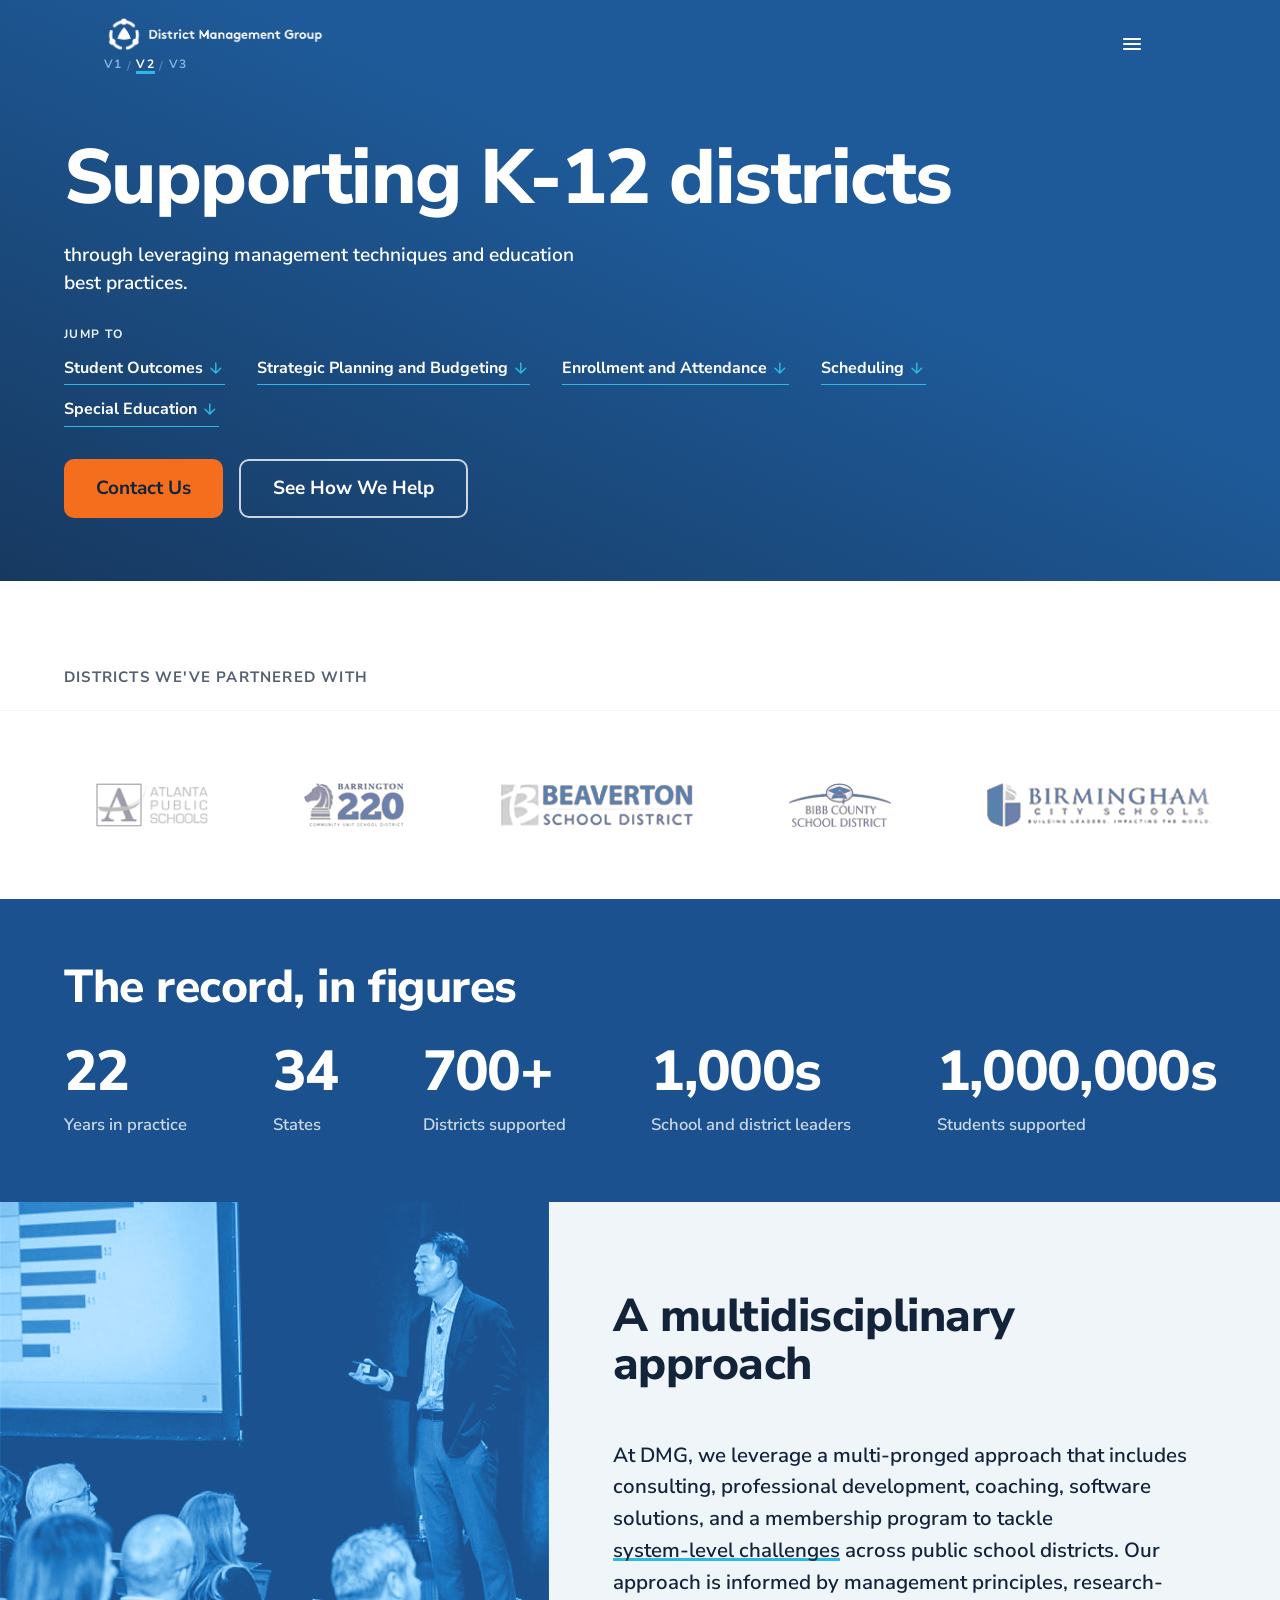
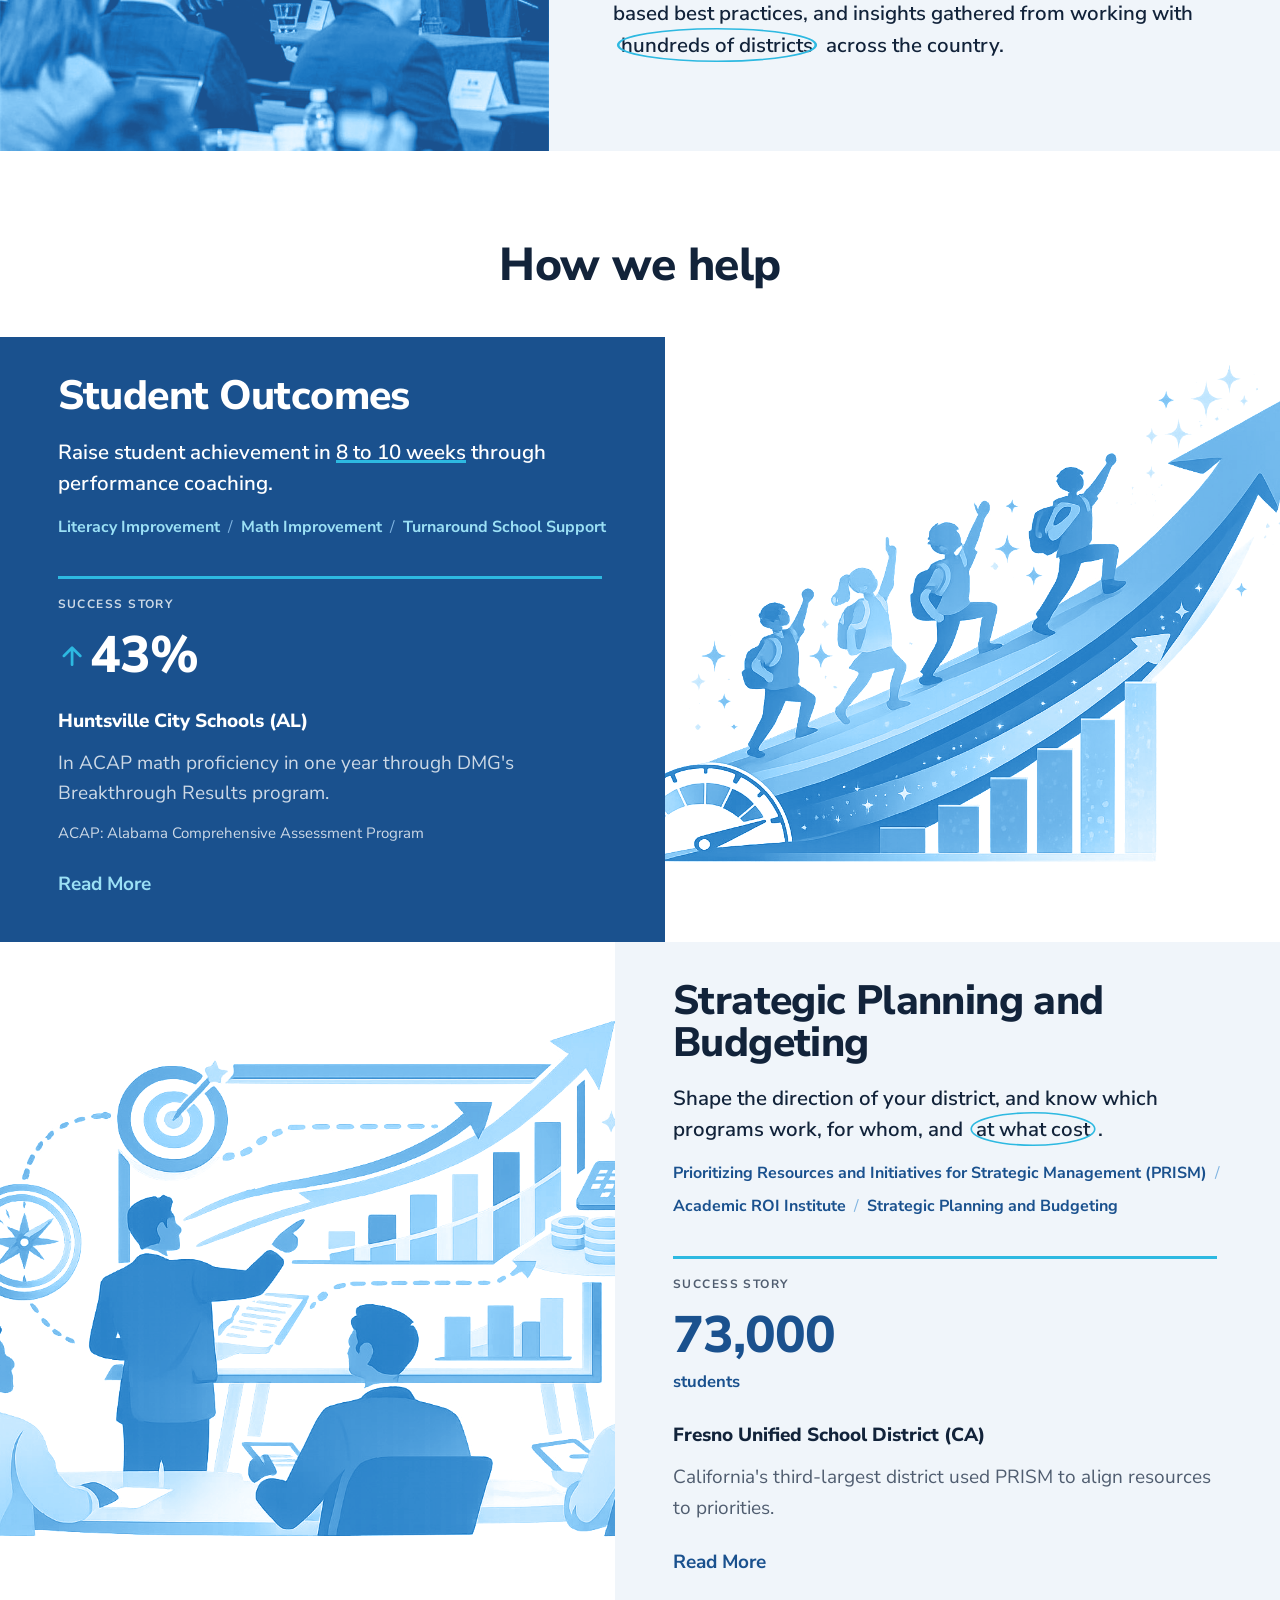
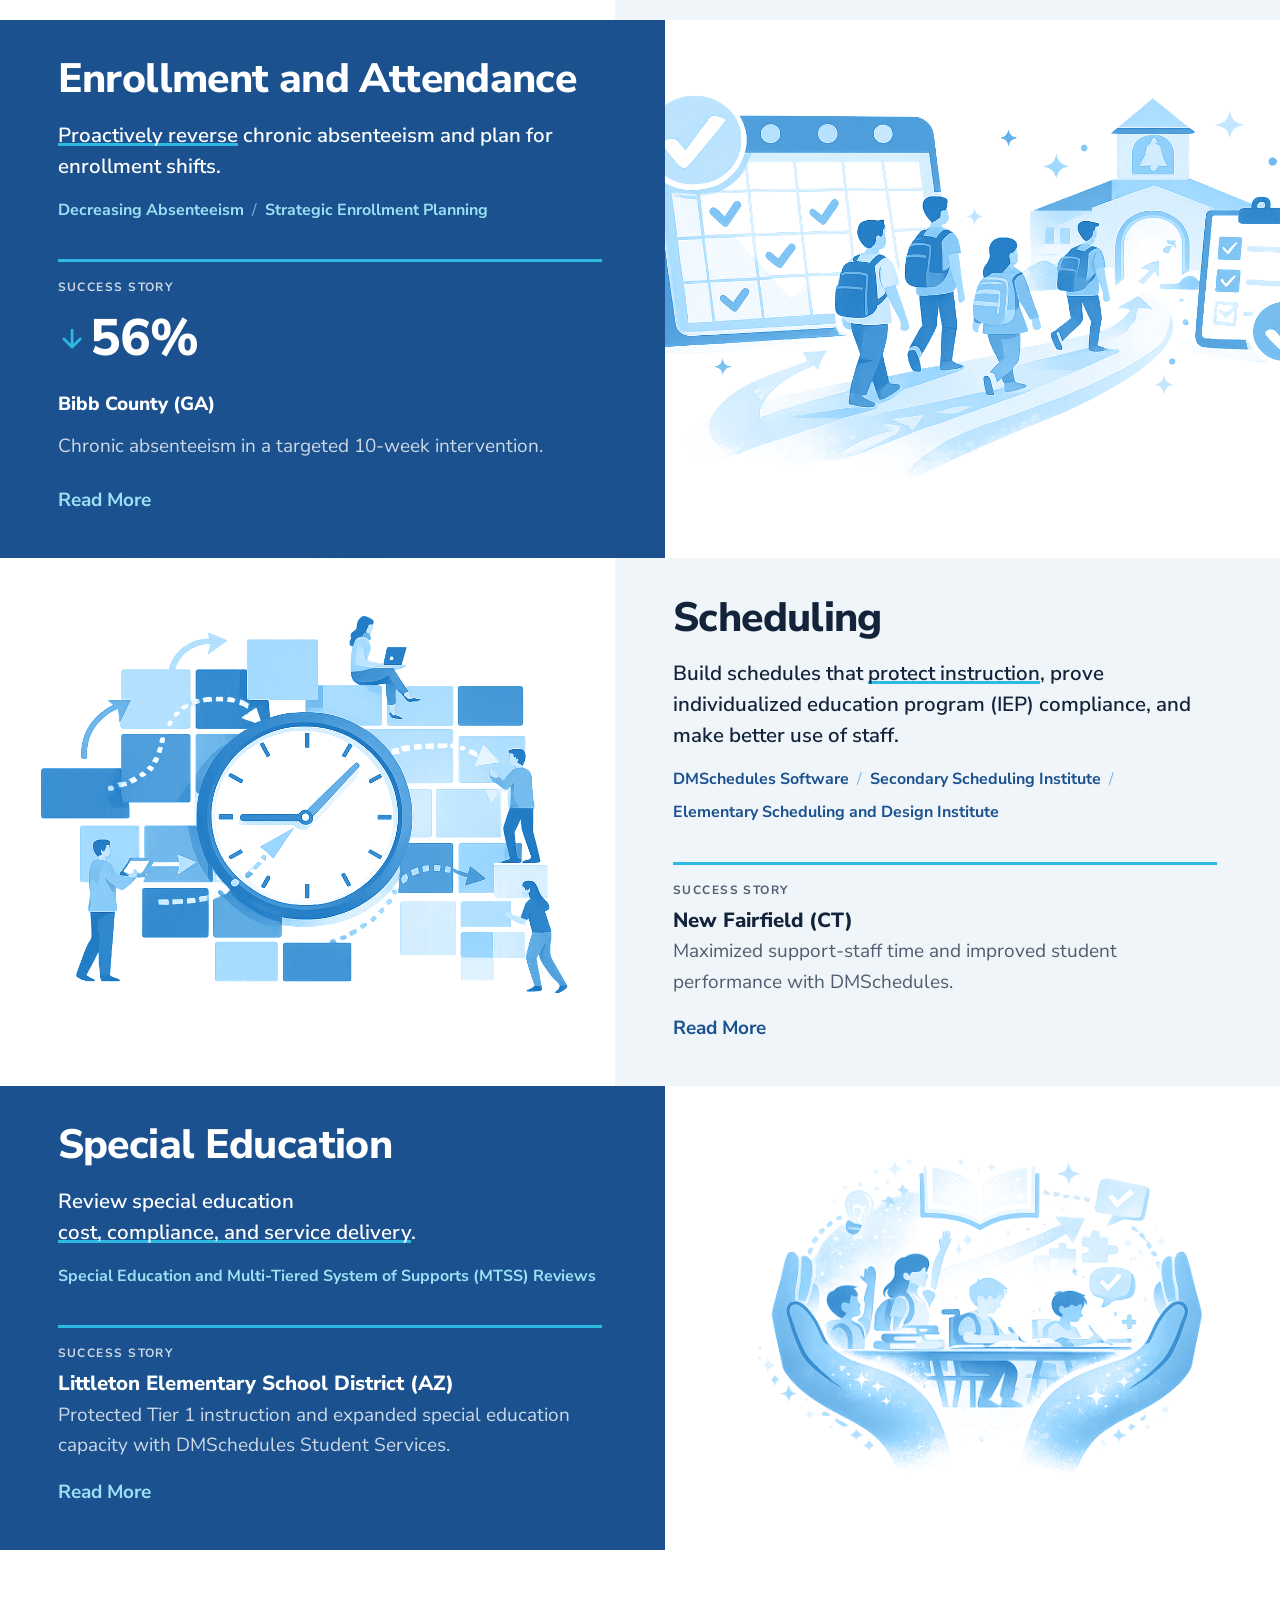
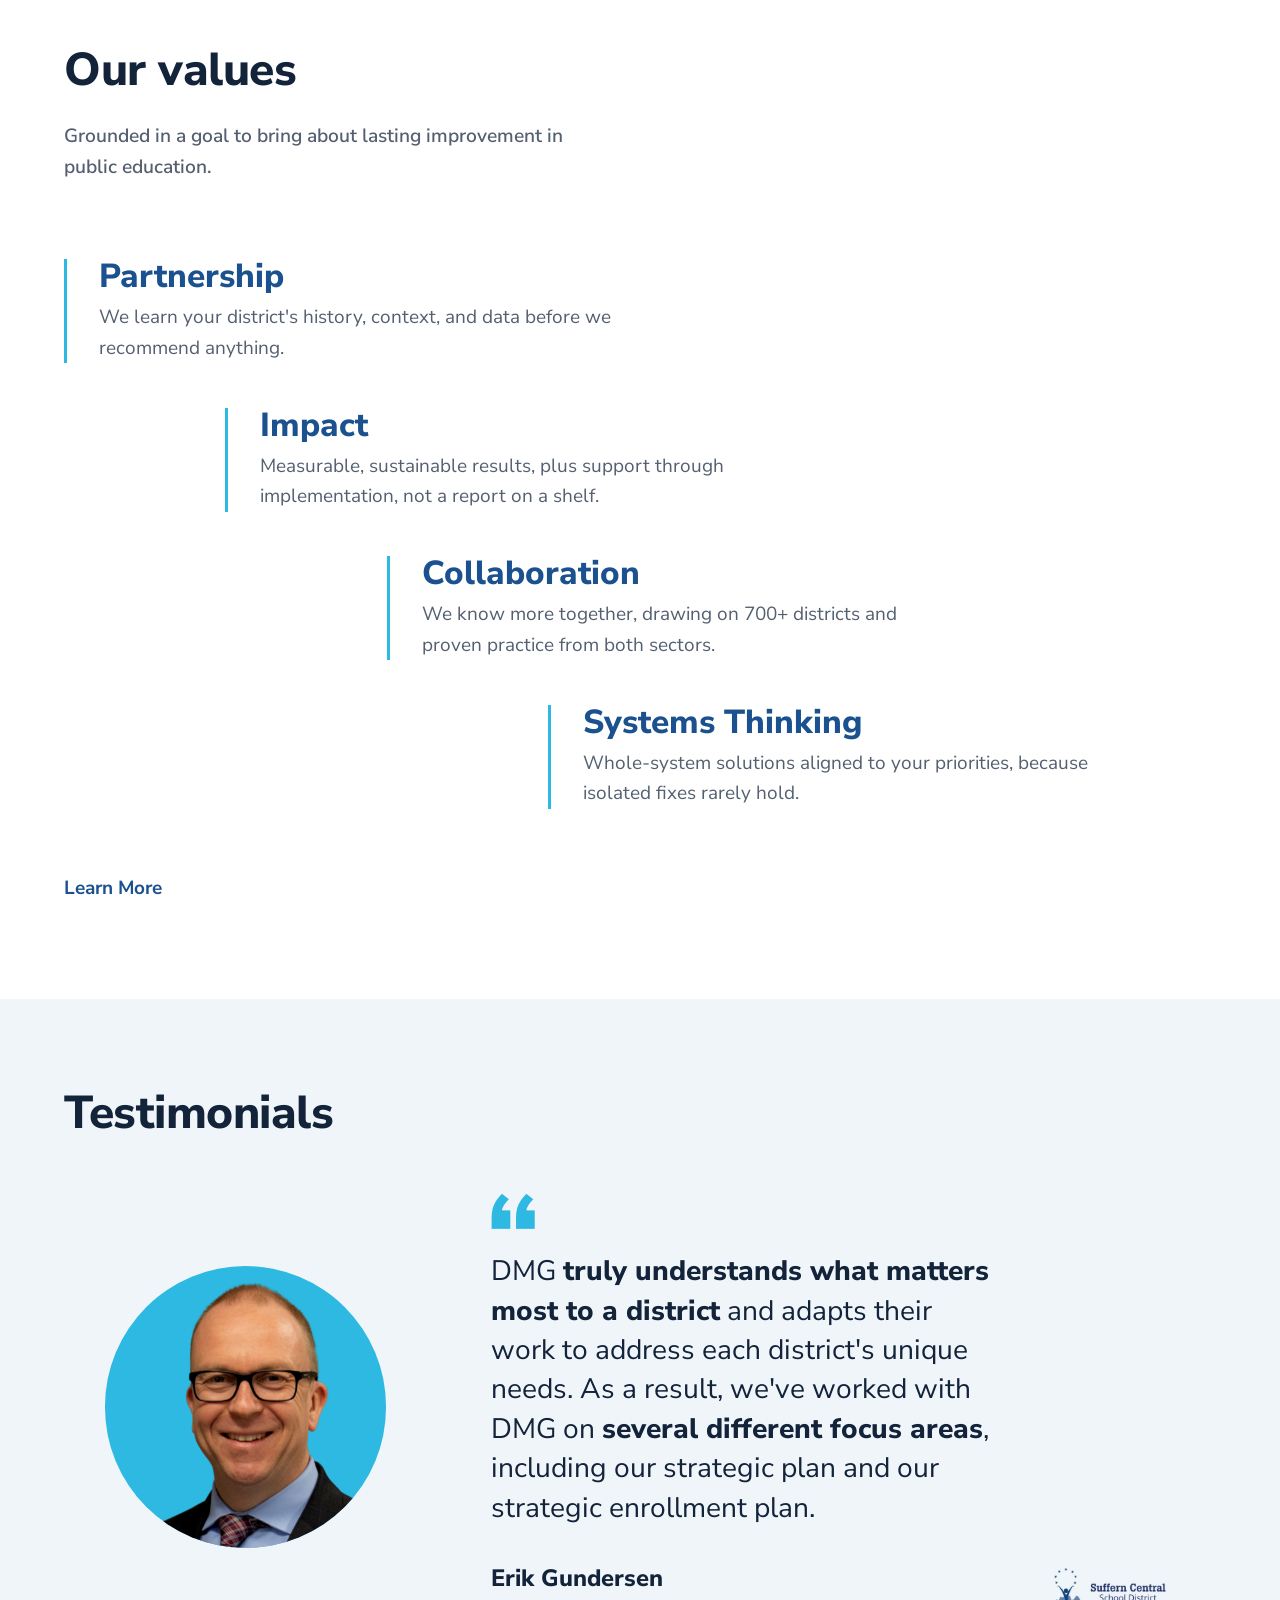
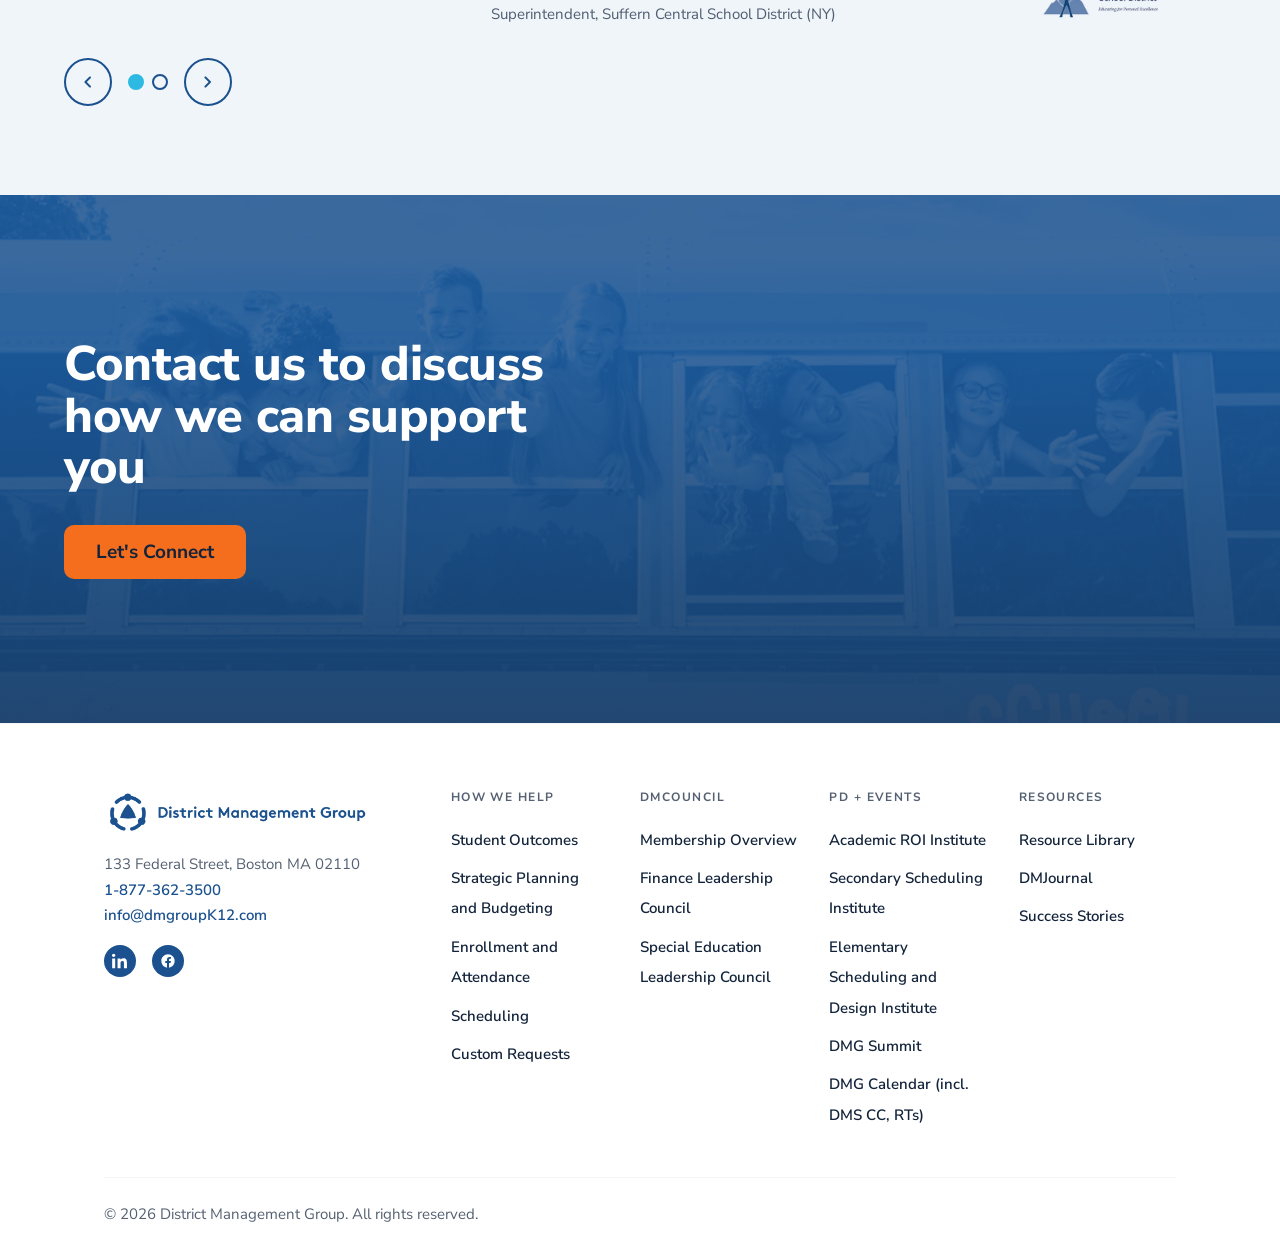
==== commit ea28b128: "Add V3: logo-origin hero with full duplicate-file isolation V3 is a third design direction whose har" ====
--- a/v2.html
+++ b/v2.html
@@ -34,6 +34,8 @@
           <a href="index.html">v1</a>
           <span aria-hidden="true">/</span>
           <a href="v2.html" aria-current="page">v2</a>
+          <span aria-hidden="true">/</span>
+          <a href="v3.html">v3</a>
         </nav>
       </div>
 
--- a/v2.css
+++ b/v2.css
@@ -31,6 +31,7 @@
   --dx-fs-qmark: clamp(5rem, 9vw, 8rem);         /* the giant decorative quote glyph */
   --dx-fs-cta: clamp(2rem, 3.8vw, 3.4rem);
   --dx-fs-toc: clamp(1rem, 1.2vw, 1.2rem);
+  --dx-toc-max: clamp(22rem, 78vw, 54rem);       /* tuned so the five jump links hold two lines */
   --dx-fs-cap: 0.9375rem;
   --dx-face: clamp(13rem, 22vw, 19rem);          /* the large circular portrait disc */
 
@@ -144,8 +145,9 @@
   white-space: nowrap;   /* three stacked lines, each held to one line */
 }
 
+/* no cap here: the lede holds its own 44ch measure and the jump-link row needs
+   to run wider than that to hold two lines */
 .dx-mast-copy {
-  max-width: 40rem;
   margin-top: clamp(var(--sp-lg), 3vh, var(--sp-xl));
 }
 
@@ -173,31 +175,35 @@
   text-transform: uppercase;
   color: var(--dmg-pale-blue);
 }
+/* One wrapping row rather than five stacked rows: --dx-toc-max is tuned so the
+   five labels resolve to exactly two lines on desktop. The per-row rules are
+   gone with the stack; the hover rule under each link is the affordance. */
 .dx-toc {
   list-style: none;
   margin: var(--sp-sm) 0 0;
   padding: 0;
-  border-top: var(--hairline) solid var(--dx-white-12);
-}
-.dx-toc li { border-bottom: var(--hairline) solid var(--dx-white-12); }
+  display: flex;
+  flex-wrap: wrap;
+  gap: var(--sp-sm) clamp(var(--sp-lg), 2.5vw, var(--sp-xl));
+  max-width: var(--dx-toc-max);
+}
 .dx-toc a {
-  display: flex;
+  display: inline-flex;
   align-items: center;
-  justify-content: space-between;
-  gap: var(--sp-md);
-  padding-block: clamp(var(--sp-xs), 1.1vh, var(--sp-sm));
+  gap: var(--sp-xs);
+  padding-bottom: var(--sp-xs);
   font-size: var(--dx-fs-toc);
   font-weight: 700;
   color: var(--dmg-white);
   text-decoration: none;
   background-image: linear-gradient(var(--dmg-light-blue), var(--dmg-light-blue));
   background-repeat: no-repeat;
-  background-size: 0% var(--rule-w);
+  background-size: 100% var(--hairline);   /* resting underline: reads as a link */
   background-position: left bottom;
   transition: color var(--t-fast) var(--ease-out), background-size var(--t-fast) var(--ease-out);
 }
 .dx-toc-arrow {
-  font-size: 1.25em;
+  font-size: 1.1em;
   color: var(--dmg-light-blue);
   transition: transform var(--t-fast) var(--ease-out);
 }
@@ -228,7 +234,6 @@
 /* narrow: the one-line H1 gives way to natural wrapping */
 @media (max-width: 56em) {
   .dx-h1 { white-space: normal; }
-  .dx-mast-copy { max-width: 100%; }
 }
 
 /* ==========================================================================
